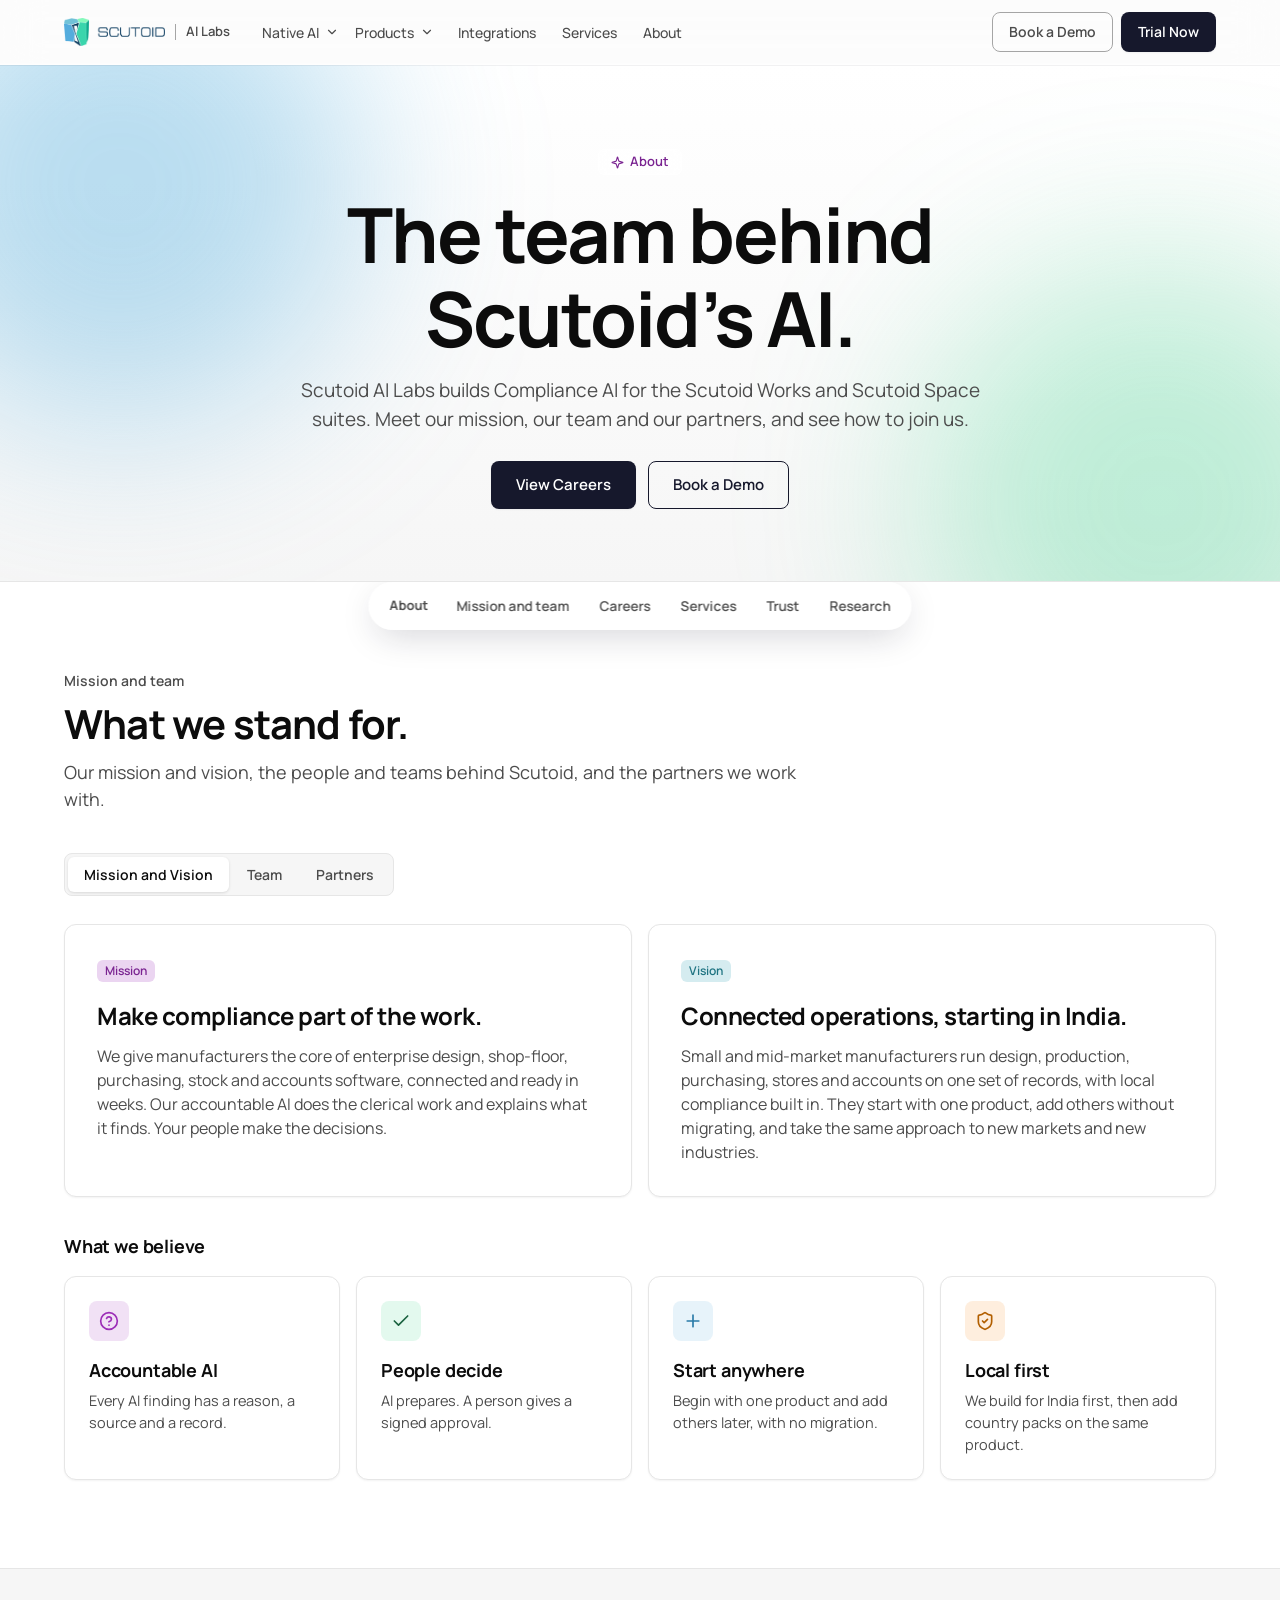
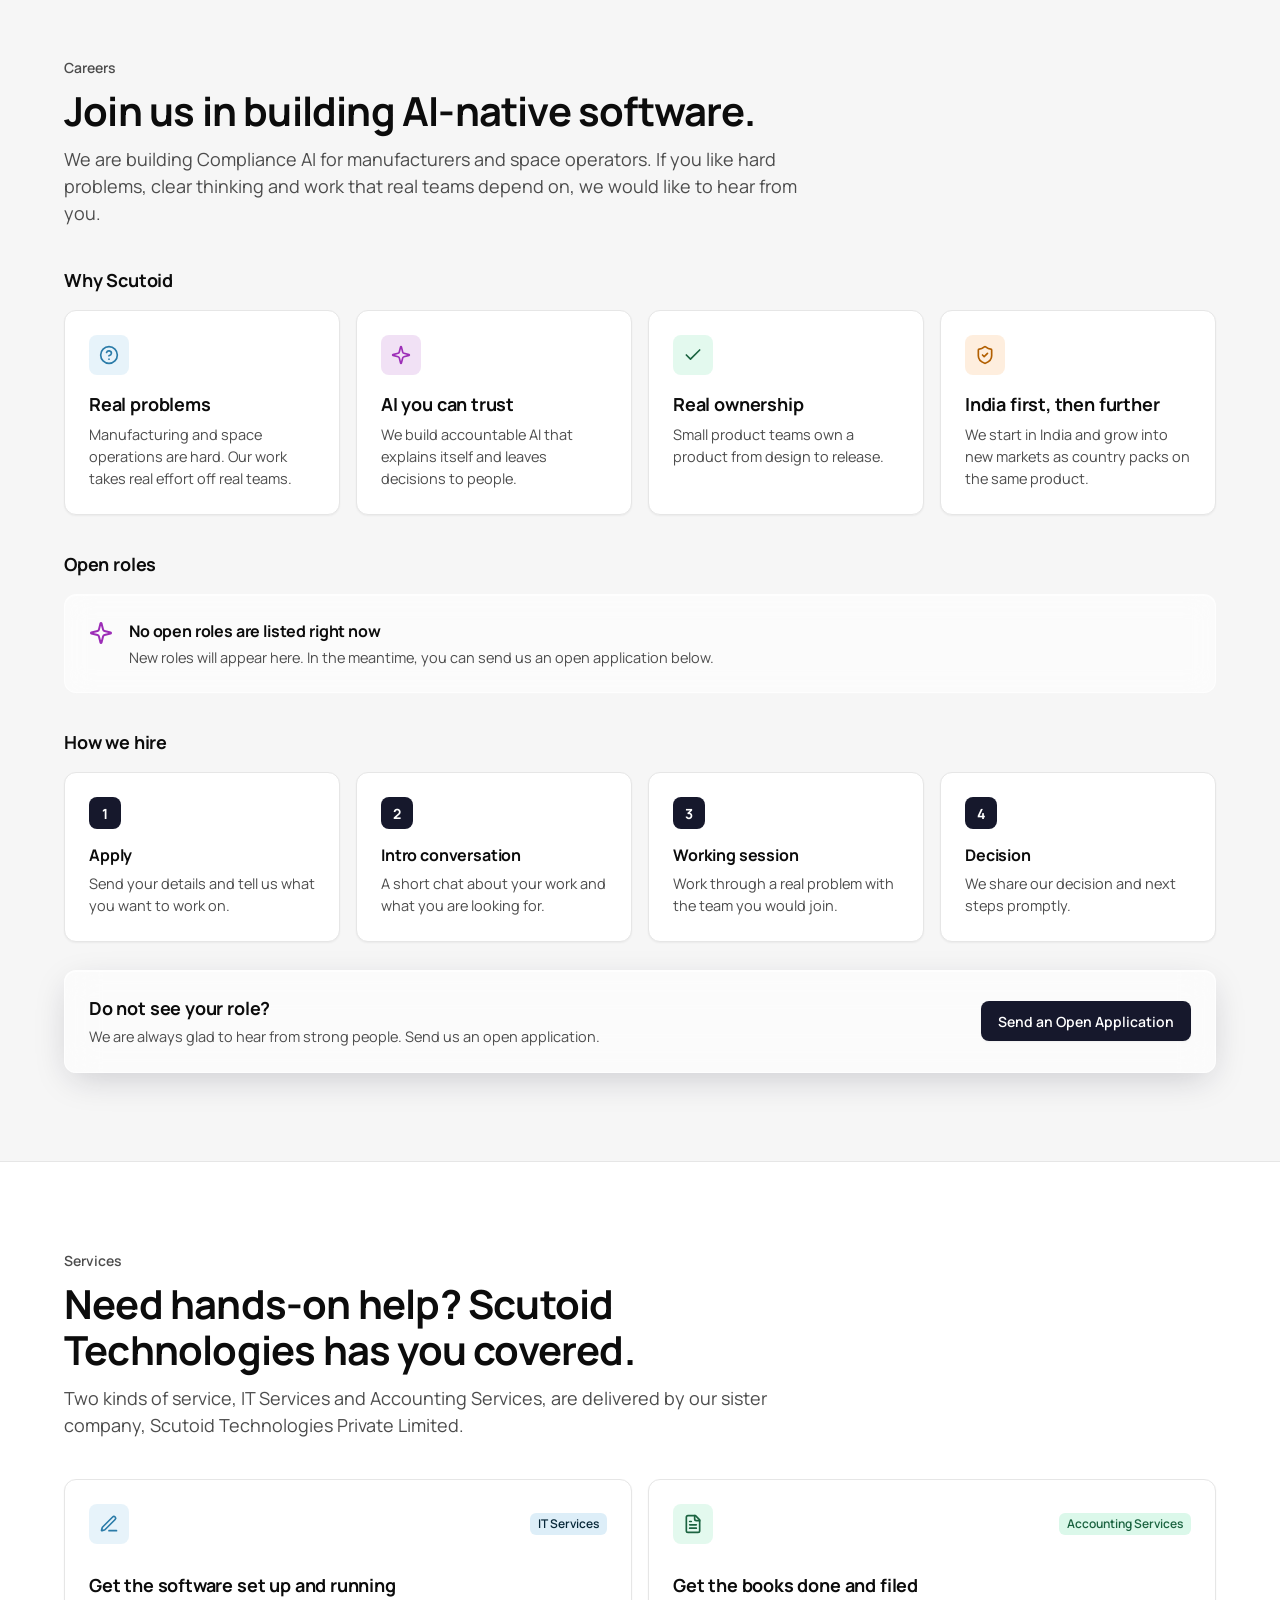
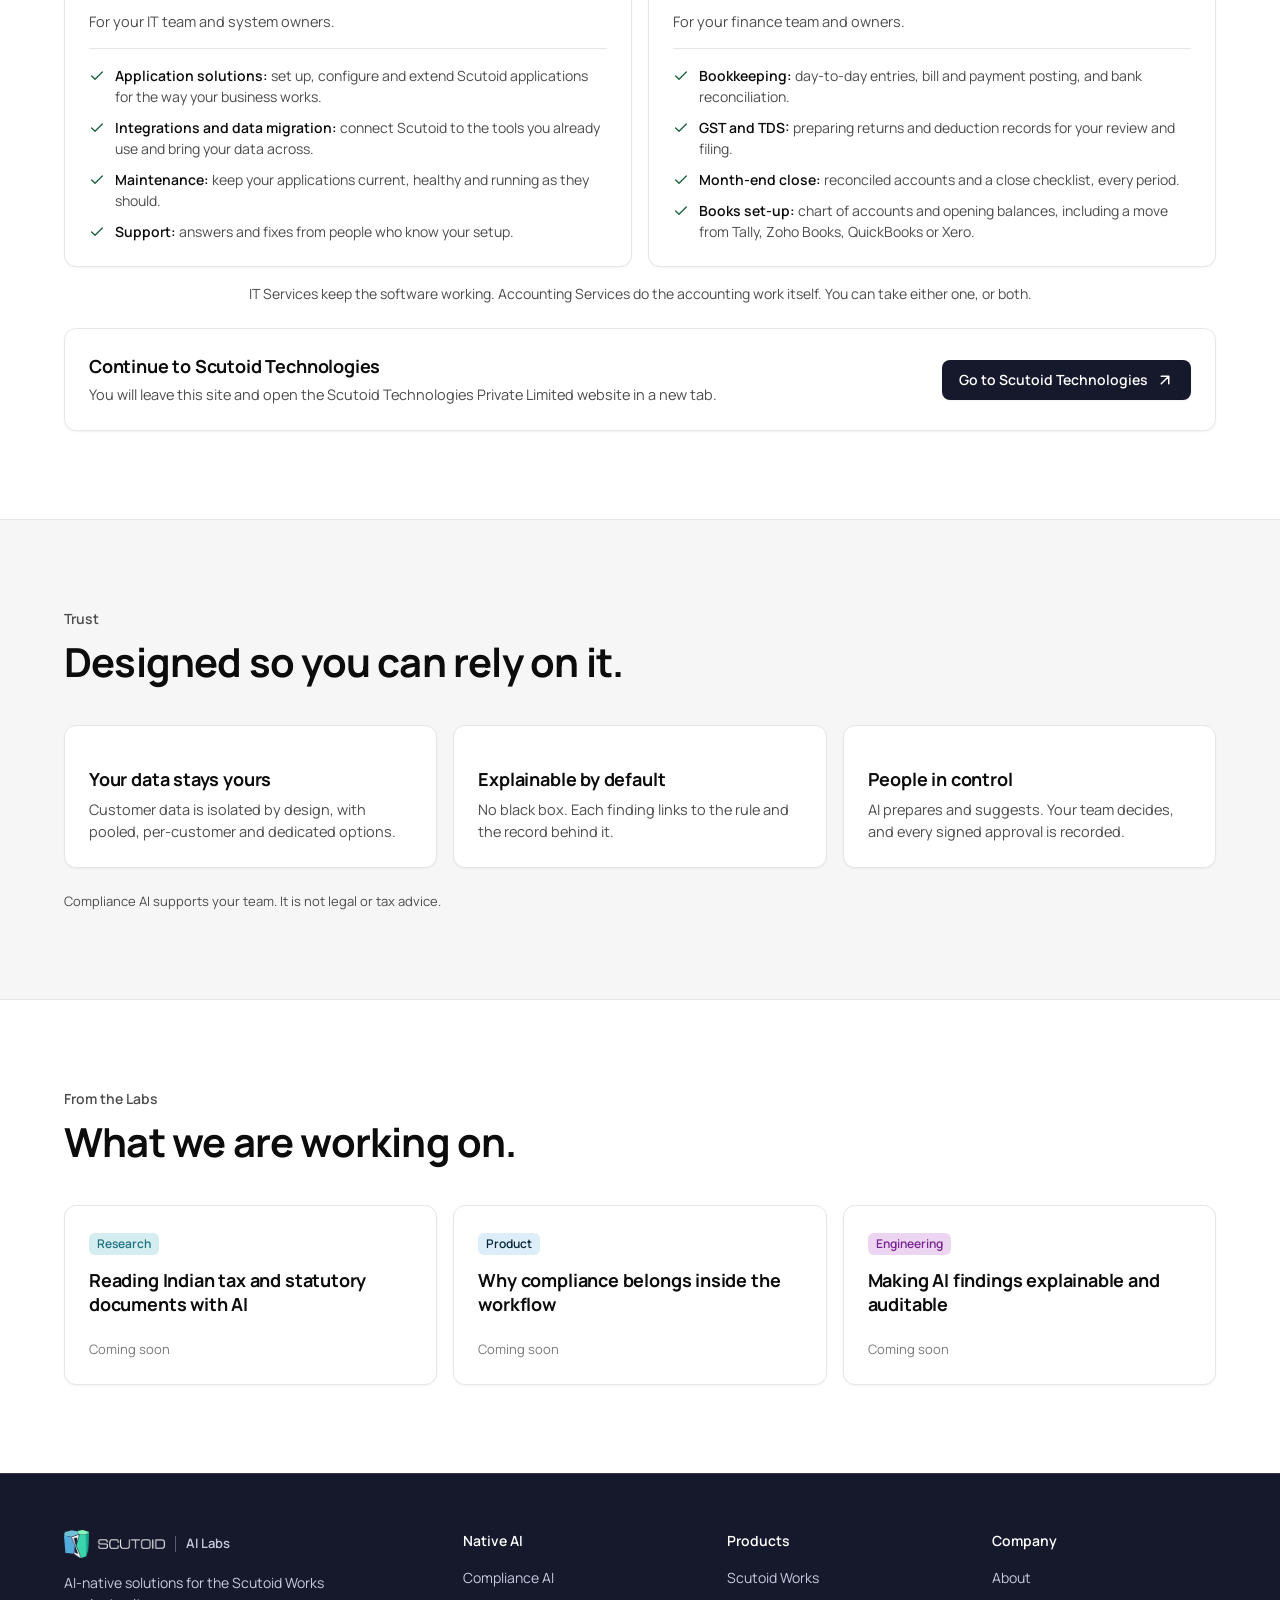
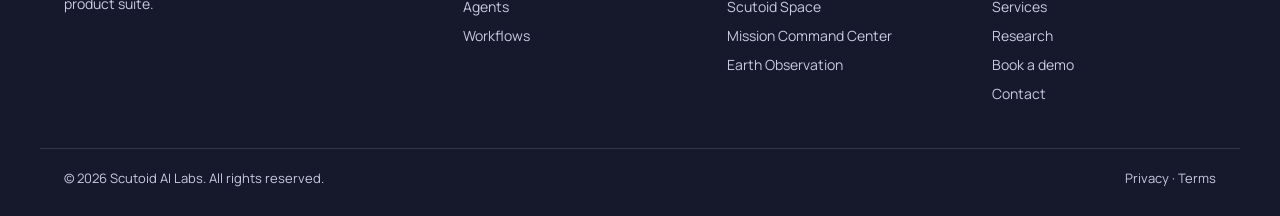
==== about.html @ b2d507e6 "Add Scutoid AI Labs website Static site: home (Native AI), products, about (IT and Accounting Servic" ====
<!DOCTYPE html>
<html lang="en">
<head>
<meta charset="utf-8">
<meta name="viewport" content="width=device-width, initial-scale=1">
<title>About — Scutoid AI Labs</title>
<meta name="description" content="Scutoid AI Labs builds Compliance AI: AI-native solutions across the Scutoid Works suite — PLM, MES, Procurement, Inventory and Bookkeeping.">
<link rel="icon" href="assets/Scutoid_Favicon.ico">
<link rel="preconnect" href="https://fonts.googleapis.com">
<link rel="preconnect" href="https://fonts.gstatic.com" crossorigin>
<link href="https://fonts.googleapis.com/css2?family=Manrope:wght@400;500;600;700&display=swap" rel="stylesheet">
<link rel="stylesheet" href="styles.css">
</head>
<body>

<!-- Icon sprite (Lucide-style outline, 24px grid, 2px stroke) -->
<svg width="0" height="0" style="position:absolute" aria-hidden="true">
  <symbol id="i-search" viewBox="0 0 24 24"><circle cx="11" cy="11" r="8"/><path d="m21 21-4.3-4.3"/></symbol>
  <symbol id="i-sparkles" viewBox="0 0 24 24"><path d="M9.937 15.5A2 2 0 0 0 8.5 14.063l-6.135-1.582a.5.5 0 0 1 0-.962L8.5 9.936A2 2 0 0 0 9.937 8.5l1.582-6.135a.5.5 0 0 1 .963 0L14.063 8.5A2 2 0 0 0 15.5 9.937l6.135 1.581a.5.5 0 0 1 0 .964L15.5 14.063a2 2 0 0 0-1.437 1.437l-1.582 6.135a.5.5 0 0 1-.963 0z"/></symbol>
  <symbol id="i-sun" viewBox="0 0 24 24"><circle cx="12" cy="12" r="4"/><path d="M12 2v2M12 20v2m-7.07-17.07 1.41 1.41m11.32 11.32 1.41 1.41M2 12h2m16 0h2M6.34 17.66l-1.41 1.41M19.07 4.93l-1.41 1.41"/></symbol>
  <symbol id="i-moon" viewBox="0 0 24 24"><path d="M12 3a6 6 0 0 0 9 9 9 9 0 1 1-9-9Z"/></symbol>
  <symbol id="i-bell" viewBox="0 0 24 24"><path d="M10.268 21a2 2 0 0 0 3.464 0"/><path d="M3.262 15.326A1 1 0 0 0 4 17h16a1 1 0 0 0 .74-1.673C19.41 13.956 18 12.499 18 8A6 6 0 0 0 6 8c0 4.499-1.411 5.956-2.738 7.326"/></symbol>
  <symbol id="i-x" viewBox="0 0 24 24"><path d="M18 6 6 18M6 6l12 12"/></symbol>
  <symbol id="i-expand" viewBox="0 0 24 24"><path d="M15 3h6v6M21 3l-7 7M3 21l7-7M9 21H3v-6"/></symbol>
  <symbol id="i-plus" viewBox="0 0 24 24"><path d="M5 12h14M12 5v14"/></symbol>
  <symbol id="i-download" viewBox="0 0 24 24"><path d="M12 15V3M21 15v4a2 2 0 0 1-2 2H5a2 2 0 0 1-2-2v-4M7 10l5 5 5-5"/></symbol>
  <symbol id="i-chev" viewBox="0 0 24 24"><path d="m6 9 6 6 6-6"/></symbol>
  <symbol id="i-check" viewBox="0 0 24 24"><path d="M20 6 9 17l-5-5"/></symbol>
  <symbol id="i-alert" viewBox="0 0 24 24"><path d="m21.73 18-8-14a2 2 0 0 0-3.48 0l-8 14A2 2 0 0 0 4 21h16a2 2 0 0 0 1.73-3M12 9v4M12 17h.01"/></symbol>
  <symbol id="i-file" viewBox="0 0 24 24"><path d="M15 2H6a2 2 0 0 0-2 2v16a2 2 0 0 0 2 2h12a2 2 0 0 0 2-2V7z"/><path d="M14 2v4a2 2 0 0 0 2 2h4M10 9H8M16 13H8M16 17H8"/></symbol>
  <symbol id="i-shield" viewBox="0 0 24 24"><path d="M20 13c0 5-3.5 7.5-7.66 8.95a1 1 0 0 1-.67-.01C7.5 20.5 4 18 4 13V6a1 1 0 0 1 1-1c2 0 4.5-1.2 6.24-2.72a1.17 1.17 0 0 1 1.52 0C14.51 3.81 17 5 19 5a1 1 0 0 1 1 1z"/><path d="m9 12 2 2 4-4"/></symbol>
  <symbol id="i-help" viewBox="0 0 24 24"><circle cx="12" cy="12" r="10"/><path d="M9.09 9a3 3 0 0 1 5.83 1c0 2-3 3-3 3M12 17h.01"/></symbol>
  <symbol id="i-pen" viewBox="0 0 24 24"><path d="M12 20h9"/><path d="M16.376 3.622a1 1 0 0 1 3.002 3.002L7.368 18.635a2 2 0 0 1-.855.506l-2.872.838a.5.5 0 0 1-.62-.62l.838-2.872a2 2 0 0 1 .506-.854z"/></symbol>
  <symbol id="i-up" viewBox="0 0 24 24"><path d="M7 7h10v10M7 17 17 7"/></symbol>
  <symbol id="i-down" viewBox="0 0 24 24"><path d="m7 7 10 10M17 7v10H7"/></symbol>
</svg>

<a class="skip" href="#main">Skip to content</a>

<header class="nav" id="nav">
  <div class="wrap nav-in">
    <a class="logo" href="index.html" aria-label="Scutoid AI Labs home">
      <img class="logo-light" src="assets/Scutoid_Logo_Light_2.png" alt="Scutoid" height="28">
      <img class="logo-dark" src="assets/Scutoid_Logo_Dark_2.png" alt="" height="28">
      <span class="logo-tag">AI Labs</span>
    </a>
    <nav class="menu" id="menu" aria-label="Primary">
      <div class="has-mega">
        <button class="menu-btn" aria-expanded="false">Native AI <svg class="i"><use href="#i-chev"/></svg></button>
        <div class="mega">
          <div class="wrap mega-in">
            <a class="mega-title" href="index.html#top"><b>Native AI</b><span>Compliance AI, agents and custom workflows built into every Scutoid product.</span></a>
            <a href="index.html#capabilities"><b>Compliance AI</b><span>Read, check, explain and prepare.</span></a>
            <a href="index.html#agents"><b>Agents</b><span>One job each, with a full trail.</span></a>
            <a href="index.html#workflows"><b>Custom workflows</b><span>Describe it. AI builds it.</span></a>
            <a href="index.html#how"><b>How it works</b><span>From a transaction to a signed approval.</span></a>
          </div>
        </div>
      </div>
      <div class="has-mega">
        <button class="menu-btn" aria-expanded="false">Products <svg class="i"><use href="#i-chev"/></svg></button>
        <div class="mega">
          <div class="wrap mega-in mega-products">
            <div class="mega-group">
              <h6><a href="products.html?suite=works">Scutoid Works</a></h6>
              <a href="products.html?suite=works&p=plm"><b>PLM</b><span>Design and engineering change.</span></a>
              <a href="products.html?suite=works&p=mes"><b>MES</b><span>Work orders and the shop floor.</span></a>
              <a href="products.html?suite=works&p=pro"><b>Procurement</b><span>Sourcing and supplier orders.</span></a>
              <a href="products.html?suite=works&p=inv"><b>Inventory</b><span>Batches, stock and despatch.</span></a>
              <a href="products.html?suite=works&p=bk"><b>Bookkeeping</b><span>Books, GST and TDS.</span></a>
            </div>
            <div class="mega-group space">
              <h6><a href="products.html?suite=space">Scutoid Space</a></h6>
              <a href="products.html?suite=space&p=mcc"><b>Mission Command Center</b><span>Plan, command and monitor missions.</span></a>
              <a href="products.html?suite=space&p=eo"><b>Earth Observation</b><span>Turn imagery and data into decisions.</span></a>
            </div>
          </div>
        </div>
      </div>
      <a href="index.html#integrations">Integrations</a>
      <a href="about.html#services">Services</a>
      <a href="about.html">About</a>
    </nav>
    <div class="nav-cta">
      <a class="btn btn-t4" href="index.html#early-access">Book a Demo</a>
      <a class="btn btn-t1" href="login.html">Trial Now</a>
      <button class="burger" id="burger" aria-label="Open menu" aria-expanded="false"><span></span><span></span><span></span></button>
    </div>
  </div>
</header>
<main id="main">
<!-- ABOUT HERO -->
<section class="phero" id="about-top">
  <div class="wrap phero-in">
    <span class="badge purple"><svg class="i"><use href="#i-sparkles"/></svg>About</span>
    <h1>The team behind Scutoid’s AI.</h1>
    <p class="lead">Scutoid AI Labs builds Compliance AI for the Scutoid Works and Scutoid Space suites. Meet our mission, our team and our partners, and see how to join us.</p>
    <div class="actions">
      <a class="btn btn-t1 lg" href="#careers">View Careers</a>
      <a class="btn btn-t2 lg" href="index.html#early-access">Book a Demo</a>
    </div>
  </div>
</section>

<div id="about-wrap">
<div class="subnav flush" id="abNav">
  <div class="wrap subnav-in">
    <span class="subnav-suite">About</span>
    <nav class="sn-products" id="abTabs" aria-label="Sections">
      <button type="button" data-t="about">Mission and team</button>
      <button type="button" data-t="careers">Careers</button>
      <button type="button" data-t="services">Services</button>
      <button type="button" data-t="trust">Trust</button>
      <button type="button" data-t="research">Research</button>
    </nav>
  </div>
</div>

<!-- ABOUT -->
<section class="section" id="about">
  <div class="wrap">
    <div class="head">
      <p class="label">Mission and team</p>
      <h2>What we stand for.</h2>
      <p class="sub">Our mission and vision, the people and teams behind Scutoid, and the partners we work with.</p>
    </div>
    <div class="seg about-tabs" role="tablist" aria-label="About">
      <button role="tab" aria-selected="true" data-about-btn="mission">Mission and Vision</button>
      <button role="tab" aria-selected="false" data-about-btn="team">Team</button>
      <button role="tab" aria-selected="false" data-about-btn="partners">Partners</button>
    </div>

    <div class="about-pane" id="about-mission">
      <div class="grid2">
        <article class="card pad big"><span class="badge purple">Mission</span><h3>Make compliance part of the work.</h3><p>We give manufacturers the core of enterprise design, shop-floor, purchasing, stock and accounts software, connected and ready in weeks. Our accountable AI does the clerical work and explains what it finds. Your people make the decisions.</p></article>
        <article class="card pad big"><span class="badge teal">Vision</span><h3>Connected operations, starting in India.</h3><p>Small and mid-market manufacturers run design, production, purchasing, stores and accounts on one set of records, with local compliance built in. They start with one product, add others without migrating, and take the same approach to new markets and new industries.</p></article>
      </div>
      <h3 class="sub-h">What we believe</h3>
      <div class="grid4">
        <article class="card pad"><div class="tile purple"><svg class="i"><use href="#i-help"/></svg></div><h3>Accountable AI</h3><p>Every AI finding has a reason, a source and a record.</p></article>
        <article class="card pad"><div class="tile green"><svg class="i"><use href="#i-check"/></svg></div><h3>People decide</h3><p>AI prepares. A person gives a signed approval.</p></article>
        <article class="card pad"><div class="tile blue"><svg class="i"><use href="#i-plus"/></svg></div><h3>Start anywhere</h3><p>Begin with one product and add others later, with no migration.</p></article>
        <article class="card pad"><div class="tile orange"><svg class="i"><use href="#i-shield"/></svg></div><h3>Local first</h3><p>We build for India first, then add country packs on the same product.</p></article>
      </div>
    </div>

    <div class="about-pane" id="about-team" hidden>
      <div class="card pad lead-card">
        <div class="avatar">V</div>
        <div><h3>Vijay</h3><p class="role">Owner and chief product owner</p><p>Sets the direction for every product in Scutoid Works and signs off each product requirement.</p></div>
      </div>
      <h3 class="sub-h">How we are organised</h3>
      <div class="grid4">
        <article class="card pad"><h3>Five product teams</h3><p>One team each for PLM, MES, Procurement, Inventory and Bookkeeping. Each owns its product from design to release.</p></article>
        <article class="card pad"><h3>Platform team</h3><p>Builds the shared foundation: sign-in, audit trail, approvals and data isolation.</p></article>
        <article class="card pad"><h3>AI Labs</h3><p>Builds Compliance AI and the agentic workflows that run across the suite.</p></article>
        <article class="card pad"><h3>Scutoid Space</h3><p>Mission Command Center and Earth Observation, now in design.</p></article>
      </div>
      <p class="note">Team photos and bios will be added here.</p>
    </div>

    <div class="about-pane" id="about-partners" hidden>
      <div class="grid3">
        <article class="card pad"><div class="tile blue"><svg class="i"><use href="#i-plus"/></svg></div><h3>Onboarding partners</h3><p>Partners help customers get started. They onboard customers but never bill them. Scutoid bills customers directly.</p></article>
        <article class="card pad"><div class="tile green"><svg class="i"><use href="#i-expand"/></svg></div><h3>Cloud marketplaces</h3><p>We plan to list on the Microsoft marketplaces in Release 1, and on AWS and Google Cloud in Release 2.</p><div class="row-wrap"><span class="badge neutral dot">Planned</span></div></article>
        <article class="card pad"><div class="tile purple"><svg class="i"><use href="#i-file"/></svg></div><h3>Accounting connectors</h3><p>Connectors keep your data flowing to the books you already use.</p><div class="row-wrap"><span class="badge outline">Tally</span><span class="badge outline">Zoho Books</span><span class="badge outline">QuickBooks</span><span class="badge outline">Xero</span></div></article>
      </div>
      <div class="card pad partner-cta">
        <div><h3>Want to partner with us?</h3><p>Tell us about your business and how you work with manufacturers.</p></div>
        <a class="btn t1" href="mailto:hello@scutoid.ai?subject=Partnering%20with%20Scutoid">Become a Partner</a>
      </div>
    </div>
  </div>
</section>


<!-- CAREERS -->
<section class="section alt" id="careers">
  <div class="wrap">
    <div class="head">
      <p class="label">Careers</p>
      <h2>Join us in building AI-native software.</h2>
      <p class="sub">We are building Compliance AI for manufacturers and space operators. If you like hard problems, clear thinking and work that real teams depend on, we would like to hear from you.</p>
    </div>

    <h3 class="sub-h" style="margin-top:0">Why Scutoid</h3>
    <div class="grid4">
      <article class="card pad"><div class="tile blue"><svg class="i"><use href="#i-help"/></svg></div><h3>Real problems</h3><p>Manufacturing and space operations are hard. Our work takes real effort off real teams.</p></article>
      <article class="card pad"><div class="tile purple"><svg class="i"><use href="#i-sparkles"/></svg></div><h3>AI you can trust</h3><p>We build accountable AI that explains itself and leaves decisions to people.</p></article>
      <article class="card pad"><div class="tile green"><svg class="i"><use href="#i-check"/></svg></div><h3>Real ownership</h3><p>Small product teams own a product from design to release.</p></article>
      <article class="card pad"><div class="tile orange"><svg class="i"><use href="#i-shield"/></svg></div><h3>India first, then further</h3><p>We start in India and grow into new markets as country packs on the same product.</p></article>
    </div>

    <h3 class="sub-h">Open roles</h3>
    <div id="roles" class="roles"></div>

    <h3 class="sub-h">How we hire</h3>
    <ol class="hire">
      <li class="card pad"><b>1</b><h3>Apply</h3><p>Send your details and tell us what you want to work on.</p></li>
      <li class="card pad"><b>2</b><h3>Intro conversation</h3><p>A short chat about your work and what you are looking for.</p></li>
      <li class="card pad"><b>3</b><h3>Working session</h3><p>Work through a real problem with the team you would join.</p></li>
      <li class="card pad"><b>4</b><h3>Decision</h3><p>We share our decision and next steps promptly.</p></li>
    </ol>

    <div class="card pad partner-cta glass-cta">
      <div><h3>Do not see your role?</h3><p>We are always glad to hear from strong people. Send us an open application.</p></div>
      <a class="btn t1" href="mailto:hello@scutoid.ai?subject=Open%20application">Send an Open Application</a>
    </div>
  </div>
</section>

<!-- SERVICES (redirect to Scutoid Technologies Private Limited) -->
<section class="section" id="services">
  <div class="wrap">
    <div class="head">
      <p class="label">Services</p>
      <h2>Need hands-on help? Scutoid Technologies has you covered.</h2>
      <p class="sub">Two kinds of service, IT Services and Accounting Services, are delivered by our sister company, Scutoid Technologies Private Limited.</p>
    </div>
    <div class="grid2 svc-grid">
      <article class="card pad svc" id="svc-it">
        <div class="svc-top"><div class="tile blue"><svg class="i"><use href="#i-pen"/></svg></div><span class="badge blue">IT Services</span></div>
        <h3>Get the software set up and running</h3>
        <p class="svc-for">For your IT team and system owners.</p>
        <ul class="svc-list">
          <li><svg class="i"><use href="#i-check"/></svg><span><b>Application solutions:</b> set up, configure and extend Scutoid applications for the way your business works.</span></li>
          <li><svg class="i"><use href="#i-check"/></svg><span><b>Integrations and data migration:</b> connect Scutoid to the tools you already use and bring your data across.</span></li>
          <li><svg class="i"><use href="#i-check"/></svg><span><b>Maintenance:</b> keep your applications current, healthy and running as they should.</span></li>
          <li><svg class="i"><use href="#i-check"/></svg><span><b>Support:</b> answers and fixes from people who know your setup.</span></li>
        </ul>
      </article>
      <article class="card pad svc" id="svc-acc">
        <div class="svc-top"><div class="tile green"><svg class="i"><use href="#i-file"/></svg></div><span class="badge green">Accounting Services</span></div>
        <h3>Get the books done and filed</h3>
        <p class="svc-for">For your finance team and owners.</p>
        <ul class="svc-list">
          <li><svg class="i"><use href="#i-check"/></svg><span><b>Bookkeeping:</b> day-to-day entries, bill and payment posting, and bank reconciliation.</span></li>
          <li><svg class="i"><use href="#i-check"/></svg><span><b>GST and TDS:</b> preparing returns and deduction records for your review and filing.</span></li>
          <li><svg class="i"><use href="#i-check"/></svg><span><b>Month-end close:</b> reconciled accounts and a close checklist, every period.</span></li>
          <li><svg class="i"><use href="#i-check"/></svg><span><b>Books set-up:</b> chart of accounts and opening balances, including a move from Tally, Zoho Books, QuickBooks or Xero.</span></li>
        </ul>
      </article>
    </div>
    <p class="svc-note">IT Services keep the software working. Accounting Services do the accounting work itself. You can take either one, or both.</p>
    <div class="card pad partner-cta">
      <div><h3>Continue to Scutoid Technologies</h3><p>You will leave this site and open the Scutoid Technologies Private Limited website in a new tab.</p></div>
      <button class="btn t1" type="button" id="svcOpen">Go to Scutoid Technologies<svg class="i"><use href="#i-up"/></svg></button>
    </div>
  </div>
</section>

<dialog class="dlg" id="svcDlg" aria-labelledby="svcTitle">
  <h3 id="svcTitle">Leave Scutoid AI Labs?</h3>
  <p>You are going to the website of Scutoid Technologies Private Limited, which provides IT Services and Accounting Services.</p>
  <p class="dlg-note" id="svcNote" hidden>The Scutoid Technologies link has not been set up yet.</p>
  <div class="dlg-act"><button class="btn t4" type="button" id="svcCancel">Cancel</button><button class="btn t1" type="button" id="svcGo">Continue</button></div>
</dialog>


<!-- TRUST -->
<section class="section alt" id="trust">
  <div class="wrap">
    <div class="head">
      <p class="label">Trust</p>
      <h2>Designed so you can rely on it.</h2>
    </div>
    <div class="grid3">
      <article class="card pad"><h3>Your data stays yours</h3><p>Customer data is isolated by design, with pooled, per-customer and dedicated options.</p></article>
      <article class="card pad"><h3>Explainable by default</h3><p>No black box. Each finding links to the rule and the record behind it.</p></article>
      <article class="card pad"><h3>People in control</h3><p>AI prepares and suggests. Your team decides, and every signed approval is recorded.</p></article>
    </div>
    <p class="note">Compliance AI supports your team. It is not legal or tax advice.</p>
  </div>
</section>


<!-- RESEARCH -->
<section class="section" id="research">
  <div class="wrap">
    <div class="head">
      <p class="label">From the Labs</p>
      <h2>What we are working on.</h2>
    </div>
    <div class="grid3">
      <a class="card pad post" href="#"><span class="badge teal">Research</span><h3>Reading Indian tax and statutory documents with AI</h3><small>Coming soon</small></a>
      <a class="card pad post" href="#"><span class="badge blue">Product</span><h3>Why compliance belongs inside the workflow</h3><small>Coming soon</small></a>
      <a class="card pad post" href="#"><span class="badge purple">Engineering</span><h3>Making AI findings explainable and auditable</h3><small>Coming soon</small></a>
    </div>
  </div>
</section>


</div>
</main>
<footer class="footer" id="contact">
  <div class="wrap foot-grid">
    <div>
      <a class="logo" href="index.html"><img src="assets/Scutoid_Logo_Dark_2.png" alt="Scutoid" height="28"><span class="logo-tag">AI Labs</span></a>
      <p class="foot-note">AI-native solutions for the Scutoid Works product suite.</p>
    </div>
    <div><h5>Native AI</h5><a href="index.html#capabilities">Compliance AI</a><a href="index.html#agents">Agents</a><a href="index.html#workflows">Workflows</a></div>
    <div><h5>Products</h5><a href="products.html?suite=works">Scutoid Works</a><a href="products.html?suite=space">Scutoid Space</a><a href="products.html?suite=space&p=mcc">Mission Command Center</a><a href="products.html?suite=space&p=eo">Earth Observation</a></div>
    <div><h5>Company</h5><a href="about.html">About</a><a href="about.html#services">Services</a><a href="about.html#research">Research</a><a href="index.html#early-access">Book a demo</a><a href="mailto:hello@scutoid.ai">Contact</a></div>
  </div>
  <div class="wrap foot-base"><span>© 2026 Scutoid AI Labs. All rights reserved.</span><span>Privacy · Terms</span></div>
</footer>
<script src="site.js"></script>
<script src="about.js"></script>
</body>
</html>
---- styles.css ----
/* Scutoid design system tokens — from Application Guidelines (STYLE_GUIDE v2.0.2, color-tokens.md) */
:root,.app{
  --brand:#2DA2B5; --brand-dark:#24818F; --brand-light:#81C7D3; --brand-fg:#0C0C0C;
  --bg:#F6F6F6; --card:#FFFFFF; --fg:#0C0C0C; --muted-fg:#4C4C4C; --subtle:#797978; --icon:#4C4C4C;
  --border:#E6E6E6; --input:#D2D2D2; --muted:#F6F6F6; --accent:#F2F2F2; --header-band:#E8E8E8;
  --primary:#16182C; --primary-hover:#23263F; --primary-fg:#fff; --primary-soft:rgba(22,24,44,.04);
  --ring:#082839; --selected:rgba(84,172,221,.12); --link:#16182C; --link-hover:#0C0C0C;
  --outline-border:#A5A5A5; --outline-fg:#4C4C4C; --outline-hover:#F6F6F6; --secondary:#F6F6F6; --secondary-hover:#EEEEEE;
  --sidebar:#16182C; --topbar:#FFFFFF; --pill:#EEEEEE; --drawer-h:#16182C; --drawer-fg:#fff;
  --destructive:#C62828; --success:#1B6340; --success-bright:#3AD58A; --warning:#F58A16; --info:#54ACDD;
  --navy:#16182C; --dark-blue:#082839; --blue:#54ACDD; --green:#3AD58A; --purple:#9C2DB7; --orange:#F58A16; --pink:#E84271;
  --shadow-xs:0 1px 2px rgb(0 0 0/.05);
  /* chip tones */
  --c-neutral-bg:#EEEEEE;--c-neutral-fg:#4C4C4C; --c-orange-bg:#FDE8D0;--c-orange-fg:#B25F00;
  --c-teal-bg:#D5ECF0;--c-teal-fg:#1F7482; --c-blue-bg:rgba(84,172,221,.2);--c-blue-fg:#082839;
  --c-green-bg:rgba(58,213,138,.18);--c-green-fg:#1B6340; --c-red-bg:#FFEBEE;--c-red-fg:#C62828;
  --c-purple-bg:#EBD5F1;--c-purple-fg:#7A2491; --c-pink-bg:#FAD9E3;--c-pink-fg:#C73660; --c-yellow-bg:#FFFACC;--c-yellow-fg:#665C00;
}
:root[data-theme=dark],.app.dark{
  --bg:#131313; --card:#1F1F1F; --fg:#fff; --muted-fg:#A5A5A5; --subtle:#6E6E6E; --icon:#D2D2D2;
  --border:rgb(255 255 255/.10); --input:rgb(255 255 255/.14); --muted:#191919; --accent:#2E2E2E; --header-band:rgb(255 255 255/.08);
  --primary:var(--brand); --primary-hover:var(--brand-dark); --primary-fg:var(--brand-fg); --primary-soft:color-mix(in srgb,var(--brand) 10%,transparent);
  --ring:var(--brand); --selected:color-mix(in srgb,var(--brand) 15%,transparent); --link:var(--brand-light); --link-hover:var(--brand);
  --outline-border:#4C4C4C; --outline-fg:#A5A5A5; --outline-hover:#2E2E2E; --secondary:#191919; --secondary-hover:color-mix(in srgb,var(--brand) 10%,transparent);
  --sidebar:#1F1F1F; --topbar:#131313; --pill:#1F1F1F; --drawer-h:var(--brand); --drawer-fg:var(--brand-fg);
  --destructive:#EF5350; --success:#3AD58A;
  --c-neutral-bg:#3A3A3A;--c-neutral-fg:#D2D2D2; --c-orange-bg:#4A341D;--c-orange-fg:#F58A16;
  --c-teal-bg:#22393D;--c-teal-fg:#2DA2B5; --c-blue-bg:rgba(84,172,221,.22);--c-blue-fg:#54ACDD;
  --c-green-bg:#1D3A2A;--c-green-fg:#3AD58A; --c-red-bg:#47262F;--c-red-fg:#EF5350;
  --c-purple-bg:#38223D;--c-purple-fg:#C481D4; --c-pink-bg:#47262F;--c-pink-fg:#F18EAA; --c-yellow-bg:#4C4719;--c-yellow-fg:#FFE600;
}

*{box-sizing:border-box;margin:0;padding:0}
html{scroll-behavior:smooth;scroll-padding-top:132px}
body{font-family:'Manrope',-apple-system,BlinkMacSystemFont,'Segoe UI',Roboto,sans-serif;color:var(--fg);background:var(--bg);line-height:1.5;-webkit-font-smoothing:antialiased;font-size:16px}
a{color:inherit;text-decoration:none}
ul,ol{list-style:none}
img{display:block;max-width:100%}
button,input{font-family:inherit}
.wrap{max-width:1200px;margin:0 auto;padding:0 24px}
.skip{position:absolute;left:-999px;top:8px;background:var(--navy);color:#fff;padding:8px 14px;border-radius:8px;z-index:100}
.skip:focus{left:8px}
:focus-visible{outline:2px solid var(--ring);outline-offset:2px}
.i{width:18px;height:18px;fill:none;stroke:currentColor;stroke-width:2;stroke-linecap:round;stroke-linejoin:round;flex:none}

/* ---------- Buttons (tier ladder) ---------- */
.btn{display:inline-flex;align-items:center;justify-content:center;gap:8px;height:40px;padding:0 16px;border-radius:8px;border:1px solid transparent;font-weight:600;font-size:14px;line-height:1.25;cursor:pointer;transition:background .15s,border-color .15s,color .15s;white-space:nowrap;background:none;color:inherit}
.btn.lg{height:48px;padding:0 24px;font-size:15px}
.btn:disabled{opacity:.5;pointer-events:none}
.t1,.btn-t1{background:var(--primary);color:var(--primary-fg);box-shadow:var(--shadow-xs)}
.t1:hover,.btn-t1:hover{background:var(--primary-hover)}
.t2,.btn-t2{border-color:var(--primary);color:var(--primary)}
.t2:hover,.btn-t2:hover{background:var(--primary-soft)}
.t3,.btn-t3{background:var(--secondary);color:var(--fg)}
.t3:hover,.btn-t3:hover{background:var(--secondary-hover)}
.t4,.btn-t4{border-color:var(--outline-border);color:var(--outline-fg)}
.t4:hover,.btn-t4:hover{background:var(--outline-hover);border-color:var(--outline-fg)}
.btn.sm{height:32px;padding:0 12px;font-size:13px}
.inline,.link{color:var(--link);font-weight:500;font-size:14px;text-decoration:underline;text-underline-offset:3px;text-decoration-thickness:1px}
.inline:hover,.link:hover{color:var(--link-hover);text-decoration-thickness:2px}
.link{font-size:15px}
.ib{width:32px;height:32px;border-radius:8px;border:0;background:none;color:var(--icon);display:grid;place-items:center;cursor:pointer}
.ib:hover{background:var(--accent)}

/* ---------- Badges ---------- */
.badge{display:inline-flex;align-items:center;gap:6px;height:22px;padding:0 8px;border-radius:6px;font-size:12px;font-weight:600;white-space:nowrap;background:var(--c-neutral-bg);color:var(--c-neutral-fg)}
.badge .i{width:13px;height:13px}
.badge.dot::before{content:"";width:6px;height:6px;border-radius:50%;background:currentColor}
.badge.neutral{background:var(--c-neutral-bg);color:var(--c-neutral-fg)}
.badge.orange{background:var(--c-orange-bg);color:var(--c-orange-fg)}
.badge.teal{background:var(--c-teal-bg);color:var(--c-teal-fg)}
.badge.blue{background:var(--c-blue-bg);color:var(--c-blue-fg)}
.badge.green{background:var(--c-green-bg);color:var(--c-green-fg)}
.badge.red{background:var(--c-red-bg);color:var(--c-red-fg)}
.badge.purple{background:var(--c-purple-bg);color:var(--c-purple-fg)}
.badge.pink{background:var(--c-pink-bg);color:var(--c-pink-fg)}
.badge.yellow{background:var(--c-yellow-bg);color:var(--c-yellow-fg)}
.badge.outline{background:transparent;border:1px solid var(--border);color:var(--fg)}
.badge.outline.up{color:var(--success)}

/* ---------- Cards ---------- */
.card{background:var(--card);border:1px solid var(--border);border-radius:12px;box-shadow:var(--shadow-xs)}
.pad{padding:24px}
.tile{width:40px;height:40px;border-radius:8px;display:grid;place-items:center}
.tile.sm{width:36px;height:36px}
.tile .i{width:20px;height:20px}
.tile.blue{background:rgba(84,172,221,.14);color:#2a7ba8}
.tile.green{background:rgba(58,213,138,.14);color:var(--success)}
.tile.purple{background:rgba(156,45,183,.14);color:var(--purple)}
.tile.orange{background:rgba(245,138,22,.14);color:#B25F00}

/* ---------- Nav ---------- */
.nav{position:sticky;top:0;z-index:50;background:var(--topbar);border-bottom:1px solid var(--border)}
.nav-in{display:flex;align-items:center;gap:28px;height:64px}
.logo{display:flex;align-items:center;gap:10px}
.logo img{height:28px;width:auto}
.logo-tag{font-size:13px;font-weight:600;color:var(--muted-fg);border-left:1px solid var(--outline-border);padding-left:10px;line-height:1.2}
.menu{display:flex;align-items:center;gap:2px;flex:1}
.menu>a,.menu-btn{display:inline-flex;align-items:center;gap:6px;border:0;background:none;font-size:14px;font-weight:500;color:var(--muted-fg);padding:8px 12px;border-radius:8px;cursor:pointer}
.menu>a:hover,.menu-btn:hover,.has-mega.open .menu-btn{background:var(--accent);color:var(--fg)}
.menu-btn .i{width:14px;height:14px}
.has-mega{position:static}
.mega{position:absolute;left:0;right:0;top:100%;background:var(--card);border-bottom:1px solid var(--border);box-shadow:0 16px 32px -16px rgb(0 0 0/.18);opacity:0;visibility:hidden;transform:translateY(4px);transition:.15s}
.has-mega.open .mega{opacity:1;visibility:visible;transform:none}
.mega-in{display:grid;grid-template-columns:1.3fr repeat(4,1fr);gap:8px;padding-top:24px;padding-bottom:28px}
.mega-in>a{display:flex;flex-direction:column;gap:2px;padding:12px 14px;border-radius:8px}
.mega-in>a:hover{background:var(--accent)}
.mega-in>a b{font-size:14px;font-weight:600}
.mega-in>a span{font-size:13px;color:var(--muted-fg)}
.mega-intro{padding-right:24px}
.mega-intro h4{font-size:18px;font-weight:700;margin-bottom:6px}
.mega-intro p{font-size:14px;color:var(--muted-fg);margin-bottom:10px}
.nav-cta{display:flex;gap:8px;align-items:center}
.burger{display:none;width:40px;height:40px;border:0;background:none;flex-direction:column;gap:5px;align-items:center;justify-content:center;cursor:pointer}
.burger span{width:20px;height:2px;background:var(--fg)}

/* ---------- Hero ---------- */
.hero{background:linear-gradient(180deg,var(--card) 0%,var(--bg) 100%);padding:72px 0 64px;border-bottom:1px solid var(--border)}
.hero-copy{text-align:center;display:flex;flex-direction:column;align-items:center;margin-bottom:44px}
h1{font-size:clamp(34px,5vw,56px);line-height:1.1;letter-spacing:-.025em;font-weight:700;margin:20px 0 16px;max-width:860px}
.lead{font-size:19px;color:var(--muted-fg);max-width:700px}
.actions{display:flex;gap:12px;margin-top:28px;flex-wrap:wrap;justify-content:center}
.label{font-size:14px;font-weight:600;color:var(--muted-fg);margin-bottom:10px}
.hero .badge{height:26px;padding:0 12px;font-size:13px}

.try{display:flex;justify-content:space-between;align-items:center;gap:16px;margin-bottom:14px;flex-wrap:wrap}
.try p{font-size:14px;color:var(--muted-fg)}
.try b{color:var(--fg)}
.seg{display:inline-flex;background:var(--muted);border:1px solid var(--border);border-radius:8px;padding:3px;gap:2px}
.seg button{display:inline-flex;align-items:center;gap:6px;border:0;background:none;color:var(--muted-fg);font-size:13px;font-weight:600;padding:6px 12px;border-radius:6px;cursor:pointer}
.seg button[aria-selected=true]{background:var(--card);color:var(--fg);box-shadow:0 1px 3px rgb(0 0 0/.12)}
.caption{font-size:12px;color:var(--subtle);margin-top:12px;text-align:center}

/* ---------- Mini application ---------- */
.frame{border:1px solid var(--border);border-radius:16px;overflow:hidden;box-shadow:0 24px 60px -24px rgb(22 24 44/.35)}
#app{display:flex;height:660px;background:var(--bg);color:var(--fg);font-size:13px;position:relative}
.rail{width:64px;flex:none;background:var(--sidebar);display:flex;flex-direction:column;align-items:center;padding:12px 0;gap:6px}
.rail .mark{width:34px;height:34px;object-fit:contain;margin:2px 0 10px}
.rail button{width:48px;border:0;background:none;border-radius:10px;padding:6px 0 5px;display:flex;flex-direction:column;align-items:center;gap:3px;cursor:pointer;color:#fff;font-size:10px;font-weight:500}
.rail button img{width:26px;height:26px;object-fit:contain}
.rail button:hover{background:rgb(255 255 255/.1)}
.rail button[aria-current=true]{background:rgb(255 255 255/.2)}
.rail button:focus-visible{outline-color:#fff;outline-offset:-2px}
.main{flex:1;min-width:0;display:flex;flex-direction:column;position:relative;overflow:hidden}
.tb{height:52px;flex:none;background:var(--topbar);border-bottom:1px solid var(--border);display:flex;align-items:center;justify-content:space-between;padding:0 16px}
.crumb{display:flex;gap:8px;align-items:center;color:var(--muted-fg);font-size:13px}
.crumb b{color:var(--fg);font-size:16px;font-weight:700}
.crumb i{font-style:normal}
.pill-cluster{display:flex;gap:2px;background:var(--pill);border-radius:8px;padding:2px}
.ib.ai{color:var(--purple)}
.app.dark .ib.ai{color:#C481D4}
.content{flex:1;min-height:0;padding:12px 16px 12px;display:flex;flex-direction:column;gap:12px;overflow:hidden}
.kpis{display:grid;grid-template-columns:repeat(3,1fr);gap:12px}
.kpi{background:var(--card);border:1px solid var(--border);border-radius:12px;padding:12px 16px;box-shadow:var(--shadow-xs)}
.kpi-top{display:flex;justify-content:space-between;align-items:flex-start;color:var(--muted-fg);font-size:13px}
.kpi strong{display:block;font-size:22px;font-weight:700;line-height:1.2;margin:2px 0 6px;font-variant-numeric:tabular-nums;color:var(--fg)}
.kpi-foot{display:flex;gap:8px;align-items:center}
.kpi-foot small{font-size:12px;color:var(--muted-fg)}
.badge.outline.down{color:var(--destructive)}
.fbar{display:flex;align-items:center;gap:8px;padding:10px 12px}
.grow{flex:1}
.sel{display:inline-flex;align-items:center;gap:8px;height:36px;padding:0 12px;border:0;background:var(--muted);border-radius:8px;font-size:13px;color:var(--fg);cursor:pointer;min-width:150px;justify-content:space-between}
.sel .i{width:14px;height:14px;opacity:.5}
.fbar .btn,.ttool+* .btn{height:36px}
.split{flex:1;min-height:0;display:flex;gap:12px}
.tcard{flex:1;min-width:0;display:flex;flex-direction:column;overflow:hidden}
.ttool{display:flex;align-items:center;gap:8px;padding:10px 12px;border-bottom:1px solid var(--border)}
.search{display:flex;align-items:center;gap:8px;background:var(--muted);border-radius:8px;height:34px;padding:0 10px;width:240px;color:var(--muted-fg)}
.search input{border:0;background:none;outline:0;color:var(--fg);font-size:13px;width:100%}
.search:focus-within{box-shadow:0 0 0 1px var(--ring),0 0 0 4px color-mix(in srgb,var(--ring) 15%,transparent)}
.tscroll{flex:1;overflow:auto}
table{width:100%;border-collapse:collapse}
th{text-align:left;font-size:13px;font-weight:600;color:var(--muted-fg);padding:0 12px;height:38px;position:sticky;top:0;background:var(--card);border-bottom:1px solid var(--border);white-space:nowrap}
td{padding:0 12px;height:44px;border-bottom:1px solid var(--border);font-size:13px;white-space:nowrap}
tbody tr{cursor:pointer}
tbody tr:hover{background:color-mix(in srgb,var(--muted) 50%,transparent)}
tbody tr[aria-selected=true]{background:var(--selected);box-shadow:inset 3px 0 0 var(--primary)}
td:first-child{font-weight:600}
td.sub{color:var(--muted-fg)}
.tfoot{display:flex;justify-content:space-between;padding:8px 14px;border-top:1px solid var(--border);color:var(--muted-fg);font-size:12px}

/* quick view */
.qv{width:0;opacity:0;overflow:hidden;border-width:0;transition:width .3s ease-out,opacity .2s;flex:none;display:flex;flex-direction:column}
.qv.open{width:350px;opacity:1;border-width:1px}
.qv-in{width:350px;padding:16px;display:flex;flex-direction:column;gap:12px;overflow:auto;height:100%}
.qv-head{display:flex;gap:12px;align-items:flex-start}
.qv-head img{width:44px;height:44px;object-fit:contain;background:var(--muted);border-radius:12px;padding:6px}
.qv-head h5{font-size:16px;font-weight:600}
.qv-head p{font-size:12px;color:var(--muted-fg)}
.qv-head .ib{margin-left:auto}
.panel{background:var(--muted);border-radius:12px;padding:12px}
.panel h6{font-size:14px;font-weight:600;margin-bottom:8px;display:flex;gap:8px;align-items:center}
.lv{display:flex;justify-content:space-between;gap:12px;font-size:13px;padding:3px 0}
.lv span{color:var(--muted-fg)}
.finds{display:grid;gap:8px}
.find{display:flex;gap:10px;align-items:flex-start;font-size:13px;line-height:1.4}
.find .dotc{width:20px;height:20px;border-radius:50%;display:grid;place-items:center;flex:none;margin-top:0}
.find .dotc .i{width:12px;height:12px;stroke-width:2.5}
.find.ok .dotc{background:var(--c-green-bg);color:var(--c-green-fg)}
.find.warn .dotc{background:var(--c-orange-bg);color:var(--c-orange-fg)}
.qv-act{display:flex;gap:12px;align-items:center;margin-top:auto;padding-top:4px}

/* drawer */
.overlay{position:absolute;inset:0;background:rgb(0 0 0/.5);opacity:0;pointer-events:none;transition:opacity .25s;z-index:5}
.overlay.on{opacity:1;pointer-events:auto}
.drawer{position:absolute;top:0;right:0;bottom:0;width:min(440px,100%);background:var(--bg);transform:translateX(100%);transition:transform .3s ease;z-index:6;display:flex;flex-direction:column;box-shadow:-8px 0 32px rgb(0 0 0/.2)}
.drawer.on{transform:none}
.dh{height:56px;flex:none;background:var(--drawer-h);color:var(--drawer-fg);display:flex;align-items:center;justify-content:space-between;padding:0 12px 0 24px}
.dh h5{font-size:18px;font-weight:700}
.dh .ib{color:var(--drawer-fg)}
.dh .ib:hover{background:color-mix(in srgb,var(--drawer-fg) 15%,transparent)}
.db{flex:1;overflow:auto;padding:16px 24px;display:grid;gap:12px;align-content:start}
.dsec{background:var(--card);border:1px solid var(--border);border-radius:16px;padding:16px}
.dsec h6{font-size:14px;font-weight:700;margin-bottom:10px}
.dsec p{font-size:13px;color:var(--muted-fg);margin-top:8px}
.fld{display:grid;gap:6px;font-size:14px;font-weight:600}
.fld input[type=text]{height:36px;border:1px solid var(--input);border-radius:8px;background:var(--card);color:var(--fg);padding:0 12px;font-size:13px;outline:0;font-weight:400}
.fld input[type=text]:focus{border-color:var(--ring);box-shadow:0 0 0 3px color-mix(in srgb,var(--ring) 15%,transparent)}
.fld input::placeholder{color:var(--subtle)}
.chk{display:flex;gap:10px;align-items:flex-start;font-size:13px;margin-top:12px;cursor:pointer}
.chk input{appearance:none;width:16px;height:16px;border:1.5px solid var(--outline-border);border-radius:4px;margin-top:2px;flex:none;display:grid;place-items:center;cursor:pointer;background:transparent}
.chk input:checked{background:var(--primary);border-color:var(--primary)}
.chk input:checked::after{content:"";width:8px;height:4px;border-left:2px solid var(--primary-fg);border-bottom:2px solid var(--primary-fg);transform:rotate(-45deg) translate(1px,-1px)}
.df{flex:none;display:flex;justify-content:flex-end;gap:8px;padding:12px 24px;border-top:1px solid var(--border);background:var(--bg)}
.toast{position:absolute;right:16px;bottom:16px;background:var(--card);color:var(--fg);border:1px solid var(--border);border-radius:8px;padding:12px 16px;box-shadow:0 8px 32px rgb(0 0 0/.18);display:flex;gap:10px;align-items:center;font-size:13px;z-index:8;opacity:0;transform:translateY(8px);pointer-events:none;transition:.2s}
.toast.on{opacity:1;transform:none}
.toast .i{color:var(--success)}

/* ---------- Page sections ---------- */
.strip{background:var(--card);border-bottom:1px solid var(--border)}
.strip-in{display:flex;align-items:center;justify-content:center;gap:20px;padding-top:18px;padding-bottom:18px;flex-wrap:wrap;font-size:14px;color:var(--muted-fg)}
.strip ul{display:flex;gap:8px;flex-wrap:wrap}
.strip .badge{height:28px;padding:0 12px;font-size:13px}
.facts{background:var(--navy);color:#fff}
.facts-in{display:grid;grid-template-columns:repeat(4,1fr);gap:24px;padding-top:44px;padding-bottom:44px}
.facts strong{display:block;font-size:40px;line-height:1.1;font-weight:700;color:var(--green)}
.facts span{display:block;margin-top:4px;font-size:14px;color:#c8cbe0}
.section{padding:88px 0}
.section.alt{background:var(--bg);border-top:1px solid var(--border);border-bottom:1px solid var(--border)}
.section:not(.alt):not(.navy){background:var(--card)}
.section.navy{background:var(--navy);color:#fff}
h2{font-size:clamp(28px,3.4vw,40px);line-height:1.15;letter-spacing:-.02em;font-weight:700}
h3{font-size:18px;font-weight:700;letter-spacing:-.01em}
.head{max-width:760px;margin-bottom:40px}
.sub{font-size:18px;color:var(--muted-fg);margin-top:12px}
.navy .label,.navy .sub{color:#c8cbe0}
.split2{display:grid;grid-template-columns:1fr 1fr;gap:64px;align-items:start}
.center-y{align-items:center}
.prose p{font-size:17px;color:var(--muted-fg);margin-bottom:16px}
.prose b{color:var(--fg)}
.grid3{display:grid;grid-template-columns:repeat(3,1fr);gap:16px}
.grid4{display:grid;grid-template-columns:repeat(4,1fr);gap:16px}
.grid5{display:grid;grid-template-columns:repeat(5,1fr);gap:16px}
.card h3{margin:16px 0 6px}
.card p{font-size:14.5px;color:var(--muted-fg)}
.prod{border-top:3px solid var(--brand)}
.prod.pink{border-top-color:var(--pink)}
.prod.teal{border-top-color:#2DA2B5}
.prod h3{margin:14px 0 0}
.prod small{display:block;color:var(--subtle);font-size:12px;margin-bottom:8px}
.ticks{margin-top:20px}
.ticks li{position:relative;padding:10px 0 10px 30px;border-top:1px solid var(--border);font-size:15px}
.ticks li::before{content:"";position:absolute;left:4px;top:15px;width:11px;height:6px;border-left:2.5px solid var(--success);border-bottom:2.5px solid var(--success);transform:rotate(-45deg)}
.spec .card{background:var(--card)}
.spec h4{font-size:14px;font-weight:600;color:var(--muted-fg);margin:0 0 12px}
.spec .row-wrap{display:flex;flex-wrap:wrap;gap:10px;align-items:center;margin-bottom:24px}
.spec .btn{height:36px}
.spec .kpi{background:var(--card)}
.agent-top{display:flex;justify-content:space-between;align-items:center}
.agent h3{margin:16px 0 6px}
.agent p{margin-bottom:16px}
.steps-mini{display:flex;gap:6px;flex-wrap:wrap}
.steps-mini i{font-style:normal;font-size:12px;color:var(--muted-fg);background:var(--muted);padding:4px 10px;border-radius:6px}
.steps-mini i:not(:last-child)::after{content:" →";color:var(--subtle)}
.steps{display:grid;grid-template-columns:repeat(4,1fr);gap:16px}
.steps li{background:rgb(255 255 255/.06);border:1px solid rgb(255 255 255/.12);border-radius:12px;padding:24px}
.steps b{display:grid;place-items:center;width:32px;height:32px;border-radius:8px;background:var(--green);color:#0C0C0C;font-weight:700;font-size:14px}
.steps h3{margin:16px 0 6px;color:#fff}
.steps p{font-size:14.5px;color:#c8cbe0}
.note{margin-top:24px;font-size:13px;color:var(--muted-fg)}
.post{display:block;transition:box-shadow .2s,transform .2s}
.post:hover{transform:translateY(-3px);box-shadow:0 12px 28px -14px rgb(22 24 44/.3)}
.post h3{margin:14px 0 20px;line-height:1.3}
.post small{color:var(--subtle);font-size:13px}
.cta{background:var(--navy);color:#fff;padding:80px 0}
.cta-in{display:grid;grid-template-columns:1fr 1fr;gap:56px;align-items:center}
.cta p{color:#c8cbe0;font-size:18px;margin-top:12px}
.form{background:var(--card);color:var(--fg);border-radius:16px;padding:28px;display:grid;gap:16px}
.form label{display:grid;gap:6px;font-size:14px;font-weight:600}
.form input{height:40px;padding:0 12px;border:1px solid var(--input);border-radius:8px;font-size:14px;outline:0;color:var(--fg);background:var(--card)}
.form input::placeholder{color:var(--subtle)}
.form input:focus{border-color:var(--ring);box-shadow:0 0 0 3px rgba(8,40,57,.15)}
.form input.bad{border-color:var(--destructive);box-shadow:0 0 0 3px rgba(198,40,40,.2)}
.form-msg{font-size:13px;min-height:20px;color:var(--success)}
.form-msg.err{color:var(--destructive)}
.footer{background:var(--navy);color:#c8cbe0;border-top:1px solid rgb(255 255 255/.12);padding-top:56px}
.foot-grid{display:grid;grid-template-columns:1.6fr 1fr 1fr 1fr;gap:40px;padding-bottom:40px}
.footer .logo-tag{color:#c8cbe0;border-color:rgb(255 255 255/.3)}
.foot-note{margin-top:14px;max-width:280px;font-size:14px}
.footer h5{color:#fff;font-size:14px;font-weight:600;margin-bottom:12px}
.footer .foot-grid a:not(.logo){display:block;font-size:14px;padding:4px 0}
.footer a:hover{color:#fff}
.foot-base{display:flex;justify-content:space-between;gap:16px;flex-wrap:wrap;border-top:1px solid rgb(255 255 255/.12);padding-top:20px;padding-bottom:28px;font-size:13px}

/* ---------- Responsive ---------- */
@media(max-width:1100px){
  .grid5{grid-template-columns:repeat(3,1fr)}
  .qv.open{width:300px}.qv-in{width:300px}
}
@media(max-width:1000px){
  .split2,.cta-in{grid-template-columns:1fr;gap:36px}
  .grid4,.steps{grid-template-columns:1fr 1fr}
  .grid3{grid-template-columns:1fr 1fr}
  .facts-in{grid-template-columns:1fr 1fr}
  .foot-grid{grid-template-columns:1fr 1fr}
  .burger{display:flex}
  .nav-cta .btn-t4{display:none}
  .menu{display:none;position:absolute;top:64px;left:0;right:0;background:var(--card);border-bottom:1px solid var(--border);flex-direction:column;align-items:stretch;padding:12px 16px 16px;max-height:calc(100vh - 64px);overflow:auto}
  .menu.open{display:flex}
  .has-mega{position:relative}
  .mega{position:static;opacity:1;visibility:visible;transform:none;box-shadow:none;border:0;display:none}
  .has-mega.open .mega{display:block}
  .mega-in{grid-template-columns:1fr;padding:0 0 8px}
  .mega-intro{display:none}
  .hide-sm{display:none}
  .kpis{grid-template-columns:1fr 1fr}.kpis .kpi:nth-child(3){display:none}
  .col-x{display:none}
}
@media(max-width:760px){
  #app{height:640px}
  .rail{width:52px}.rail button{width:42px;font-size:0}.rail button img{width:24px;height:24px}
  .qv.open{position:absolute;right:0;top:52px;bottom:0;width:min(340px,92%);z-index:4;border-radius:0}.qv-in{width:100%}
  .search{width:100%}
  .kpis{display:none}
}
@media(max-width:620px){
  .section{padding:64px 0}
  .grid3,.grid4,.grid5,.steps,.foot-grid{grid-template-columns:1fr}
  .wrap{padding:0 16px}
  .hero{padding-top:48px}
}
@media(prefers-reduced-motion:reduce){*{transition:none!important;scroll-behavior:auto!important}}

/* ---------- Page theme (light by default; Scutoid Space turns the page dark) ---------- */
html{color-scheme:light}
html[data-theme=dark]{color-scheme:dark}
body,.nav,.section,.hero,.card,.strip,.mega{transition:background-color .35s ease,color .35s ease,border-color .35s ease}
.logo-dark{display:none}
html[data-theme=dark] .logo-light{display:none}
html[data-theme=dark] .logo-dark{display:block}
html[data-theme=dark] .logo-tag{color:#A5A5A5;border-color:#4C4C4C}
html[data-theme=dark] .hero{background:radial-gradient(900px 420px at 50% -10%,color-mix(in srgb,var(--brand) 22%,transparent),transparent 70%),var(--bg)}
html[data-theme=dark] .section:not(.alt):not(.navy){background:var(--bg)}
html[data-theme=dark] .section.alt{background:#0f0f0f}
html[data-theme=dark] .strip{background:#0f0f0f}
html[data-theme=dark] .facts,html[data-theme=dark] .cta,html[data-theme=dark] .footer,html[data-theme=dark] .section.navy{background:#0a0a0a}
html[data-theme=dark] .form input{color-scheme:dark}
html[data-theme=dark] .tile.blue{color:#54ACDD}
html[data-theme=dark] .tile.purple{color:#C481D4}
html[data-theme=dark] .tile.orange{color:#F58A16}
html[data-theme=dark] .t4:hover{border-color:#A5A5A5}
html[data-theme=dark] .frame{box-shadow:0 24px 70px -20px color-mix(in srgb,var(--brand) 45%,transparent)}

/* ---------- Products: mega menu, suite tabs, Scutoid Space ---------- */
.mega-products{grid-template-columns:1fr 1.6fr 1fr}
.mega-products .mega-group{display:flex;flex-direction:column;gap:2px;padding:0 8px;border-left:1px solid var(--border)}
.mega-products .mega-group h6{font-size:13px;font-weight:600;color:var(--muted-fg);padding:0 14px 6px}
.mega-products .mega-group>a{display:flex;flex-direction:column;gap:2px;padding:10px 14px;border-radius:8px}
.mega-products .mega-group>a:hover{background:var(--accent)}
.mega-products .mega-group>a b{font-size:14px;font-weight:600}
.mega-products .mega-group>a span{font-size:13px;color:var(--muted-fg)}
.mega-products .mega-group:not(.space){display:grid;grid-template-columns:1fr 1fr;column-gap:4px;align-content:start}
.mega-products .mega-group:not(.space) h6{grid-column:1/-1}

.suite-tabs{display:grid;grid-template-columns:1fr 1fr;gap:12px;margin-bottom:28px;max-width:720px}
.suite-tabs button{text-align:left;border:1px solid var(--border);background:var(--card);color:var(--fg);border-radius:12px;padding:16px 20px;cursor:pointer;display:flex;flex-direction:column;gap:2px;box-shadow:var(--shadow-xs);transition:border-color .15s,box-shadow .15s}
.suite-tabs button b{font-size:17px;font-weight:700}
.suite-tabs button small{font-size:13px;color:var(--muted-fg)}
.suite-tabs button:hover{border-color:var(--outline-border)}
.suite-tabs button[aria-selected=true]{border-color:var(--primary);box-shadow:0 0 0 1px var(--primary)}
.suite-pane[hidden]{display:none}
.grid2{display:grid;grid-template-columns:1fr 1fr;gap:16px}
.sp{padding:0;overflow:hidden;display:flex;flex-direction:column}
.sp>*:not(.sp-art){margin-left:24px;margin-right:24px}
.sp-art{height:170px;background:radial-gradient(circle at 30% 20%,color-mix(in srgb,#9C2DB7 40%,transparent),transparent 65%),#0f0f1a;color:#C481D4;border-bottom:1px solid var(--border);display:grid;place-items:center}
.sp-art svg{width:100%;height:100%}
.sp-top{display:flex;justify-content:space-between;align-items:center;margin-top:20px!important}
.sp h3{margin:14px 24px 6px}
.sp p{margin-bottom:0}
.sp .ticks{margin-top:16px;margin-bottom:24px}
.ticks.tight li{padding:8px 0 8px 30px;font-size:14px}
.ticks.tight li::before{top:13px}
.sp-top img{border-radius:10px}
.pill-cluster .ib.ai{color:var(--purple)}

@media(max-width:1000px){
  .mega-products{grid-template-columns:1fr}
  .mega-products .mega-group{border-left:0;padding:0}
  .mega-products .mega-group:not(.space){grid-template-columns:1fr}
  .grid2,.suite-tabs{grid-template-columns:1fr}
}

/* ---------- Workflow builder ---------- */
.wf{display:grid;grid-template-columns:5fr 6fr;gap:16px;align-items:start}
.wf-in{display:grid;gap:12px}
.wf textarea{width:100%;resize:vertical;min-height:120px;border:1px solid var(--input);border-radius:8px;background:var(--card);color:var(--fg);padding:12px;font:inherit;font-size:14px;line-height:1.5;outline:0}
.wf textarea::placeholder{color:var(--subtle)}
.wf textarea:focus{border-color:var(--ring);box-shadow:0 0 0 3px color-mix(in srgb,var(--ring) 15%,transparent)}
.wf-hint{font-size:13px;color:var(--muted-fg)!important}
.wf-chips{display:flex;gap:8px;flex-wrap:wrap}
.chip-btn{height:32px;padding:0 12px;border-radius:8px;border:0;background:var(--secondary);color:var(--fg);font-weight:600;font-size:13px;cursor:pointer}
.chip-btn:hover{background:var(--secondary-hover)}
.wf-in .btn{justify-self:start}
.wf-out{min-height:360px}
.wf-empty{display:grid;place-items:center;text-align:center;gap:10px;min-height:300px;color:var(--muted-fg)}
.wf-empty .i{width:28px;height:28px;color:var(--purple)}
.wf-empty p{max-width:320px;font-size:14px}
.wf-title{display:flex;justify-content:space-between;align-items:center;gap:12px;margin-bottom:16px}
.wf-title h3{margin:0;font-size:17px}
.wf-steps{display:grid;gap:0}
.wf-step{display:grid;grid-template-columns:36px 1fr;gap:12px;position:relative;padding-bottom:14px;opacity:0;transform:translateY(6px);animation:wfIn .35s ease forwards}
.wf-step:not(:last-child)::before{content:"";position:absolute;left:17px;top:36px;bottom:0;width:2px;background:var(--border)}
.wf-step .n{width:36px;height:36px;border-radius:8px;display:grid;place-items:center}
.wf-step .n .i{width:18px;height:18px}
.wf-step .n.blue{background:var(--c-blue-bg);color:var(--c-blue-fg)}
.wf-step .n.teal{background:var(--c-teal-bg);color:var(--c-teal-fg)}
.wf-step .n.orange{background:var(--c-orange-bg);color:var(--c-orange-fg)}
.wf-step .n.purple{background:var(--c-purple-bg);color:var(--c-purple-fg)}
.wf-step b{font-size:14px;font-weight:600;display:flex;gap:8px;align-items:center;flex-wrap:wrap}
.wf-step p{font-size:13.5px;color:var(--muted-fg);margin-top:2px}
.wf-foot{display:flex;gap:8px;align-items:center;flex-wrap:wrap;border-top:1px solid var(--border);padding-top:16px;margin-top:4px}
.wf-status{font-size:13px;color:var(--success);display:flex;gap:6px;align-items:center}
@keyframes wfIn{to{opacity:1;transform:none}}
@media(max-width:1000px){.wf{grid-template-columns:1fr}}

/* ---------- About ---------- */
.about-tabs{margin-bottom:28px}
.about-tabs button{padding:8px 16px;font-size:14px}
.about-pane[hidden]{display:none}
.card.big{padding:32px}
.card.big h3{font-size:24px;letter-spacing:-.02em;margin:16px 0 10px}
.card.big p{font-size:16px}
.sub-h{margin:36px 0 16px;font-size:18px}
.lead-card{display:flex;gap:20px;align-items:center;max-width:720px}
.avatar{width:72px;height:72px;border-radius:50%;background:var(--muted);color:var(--fg);display:grid;place-items:center;font-size:28px;font-weight:700;flex:none;border:1px solid var(--border)}
.lead-card h3{margin:0}
.lead-card .role{color:var(--fg);font-weight:600;margin:2px 0 6px}
.about-pane .row-wrap{display:flex;gap:8px;flex-wrap:wrap;margin-top:14px}
.partner-cta{display:flex;justify-content:space-between;align-items:center;gap:20px;flex-wrap:wrap;margin-top:16px}
.partner-cta h3{margin:0 0 4px}
@media(max-width:620px){.lead-card{flex-direction:column;align-items:flex-start}}

/* ---------- Secondary navigation + product detail ---------- */
.subnav{position:sticky;top:64px;z-index:40;background:var(--card);border-top:1px solid var(--border);border-bottom:1px solid var(--border);margin-top:48px}
.subnav-in{display:flex;align-items:center;gap:20px;min-height:52px}
.subnav-suite{font-size:14px;font-weight:700;padding-right:20px;border-right:1px solid var(--border);white-space:nowrap}
.sn-products{display:flex;gap:2px;overflow-x:auto;flex:1;scrollbar-width:none}
.sn-products::-webkit-scrollbar{display:none}
.sn-products button,.sn-secs button{border:0;background:none;font-size:14px;font-weight:500;color:var(--muted-fg);padding:14px 12px;cursor:pointer;white-space:nowrap;border-bottom:3px solid transparent;margin-bottom:-1px}
.sn-products button:hover,.sn-secs button:hover{color:var(--fg)}
.sn-products button[aria-current=true]{color:var(--fg);font-weight:700;border-bottom-color:var(--primary)}
.sn-secs{display:flex;gap:2px;padding-left:20px;border-left:1px solid var(--border)}
.sn-secs:empty{display:none}
.sn-secs button{font-size:13px;padding:6px 12px;border-radius:8px;border:0;margin:0}
.sn-secs button[aria-current=true]{background:var(--selected);color:var(--fg);font-weight:600}

#pdetail{padding-top:16px;padding-bottom:16px}
.pblock{padding:56px 0;border-bottom:1px solid var(--border)}
.pblock:last-child{border-bottom:0}
.phead{display:flex;align-items:center;gap:16px;margin-bottom:28px}
.phead img{width:56px;height:56px;object-fit:contain;border-radius:12px}
.phead h3{font-size:28px;letter-spacing:-.02em;margin:0}
.phead p{color:var(--muted-fg);font-size:16px}
.phead .badge{margin-left:auto}
.pblock section{margin-bottom:32px}
.pblock section>h4{font-size:15px;font-weight:700;color:var(--muted-fg);margin-bottom:12px;padding-bottom:8px;border-bottom:1px solid var(--border)}
.pblock .ov{display:grid;grid-template-columns:1.2fr 1fr;gap:40px;align-items:start}
.pblock .ov p{font-size:17px;color:var(--muted-fg)}
.pblock .ticks{margin-top:0}
.pblock .grid3 .card h3{font-size:16px;margin:0 0 6px}
.faq{border-bottom:1px solid var(--border)}
.faq summary{list-style:none;display:flex;justify-content:space-between;gap:16px;align-items:center;padding:16px 4px;font-weight:600;font-size:15px;cursor:pointer}
.faq summary::-webkit-details-marker{display:none}
.faq summary::after{content:"";width:8px;height:8px;border-right:2px solid var(--muted-fg);border-bottom:2px solid var(--muted-fg);transform:rotate(45deg);transition:transform .2s;flex:none;margin-right:6px}
.faq[open] summary::after{transform:rotate(-135deg)}
.faq p{padding:0 4px 16px;color:var(--muted-fg);font-size:14.5px;max-width:760px}
@media(max-width:1000px){
  .subnav-in{flex-wrap:wrap;gap:0}
  .subnav-suite{border:0;width:100%;padding:10px 0 0}
  .sn-products{width:100%;flex:none}
  .sn-secs{border:0;padding:0 0 8px;width:100%;overflow-x:auto}
  .pblock .ov{grid-template-columns:1fr;gap:16px}
}

/* Integrations */
.int-top{display:flex;justify-content:space-between;align-items:center}
.int h3{margin:16px 0 6px}
.int-points{margin-top:32px;padding-top:28px;border-top:1px solid var(--border)}
.int-points b{font-size:15px}
.int-points p{font-size:14px;color:var(--muted-fg);margin-top:2px}

/* Confirm dialog (AlertDialog pattern: 16px radius, 512px max) */
.dlg{border:1px solid var(--border);border-radius:16px;background:var(--card);color:var(--fg);padding:24px;width:min(512px,calc(100% - 32px));box-shadow:0 8px 32px rgb(0 0 0/.25);margin:auto}
.dlg::backdrop{background:rgb(0 0 0/.5)}
.dlg h3{font-size:18px;font-weight:600;margin-bottom:8px}
.dlg p{font-size:14px;color:var(--muted-fg)}
.dlg .dlg-note{margin-top:12px;color:var(--destructive)}
.dlg-act{display:flex;justify-content:flex-end;gap:8px;margin-top:20px}
.services-url{display:none}

.subnav.flush{margin-top:0}
.post .inline{display:inline-block;margin-top:14px}

.demo{margin-bottom:48px}

/* ---------- Video: scripted walkthrough ---------- */
.vid{position:relative;border:1px solid var(--border);border-radius:16px;overflow:hidden;background:var(--card);box-shadow:0 24px 60px -24px rgb(22 24 44/.35)}
.vid-stage{position:relative;aspect-ratio:16/8.6;min-height:430px;background:var(--bg);overflow:hidden}
.vs{position:absolute;inset:0;padding:18px 24px 56px;opacity:0;visibility:hidden;transition:opacity .35s;display:flex;flex-direction:column;gap:14px}
.vs.on{opacity:1;visibility:visible}
.vs-head{display:flex;gap:8px;align-items:center;border-bottom:1px solid var(--border);padding-bottom:12px}
.vs-app{font-size:13px;font-weight:600;color:var(--muted-fg);padding:6px 12px;border-radius:8px;display:flex;gap:8px;align-items:center}
.vs-app.cur{background:var(--primary);color:var(--primary-fg)}
.vs-crumb{margin-left:auto;font-size:13px;color:var(--muted-fg)}
.vs-body{flex:1;min-height:0;display:grid;gap:16px}
.vs-body.two{grid-template-columns:1fr 1.2fr}
.vs-card{background:var(--card);border:1px solid var(--border);border-radius:12px;padding:16px;box-shadow:var(--shadow-xs);align-self:start}
.vs-card h5{font-size:15px;font-weight:700;margin-bottom:10px;display:flex;gap:8px;align-items:center;justify-content:space-between}
.rv{opacity:0;transform:translateY(8px);transition:opacity .4s,transform .4s}
.rv.on{opacity:1;transform:none}
.msg{max-width:92%;padding:10px 14px;border-radius:12px;font-size:14px;line-height:1.45}
.msg.me{background:var(--primary);color:var(--primary-fg);margin-left:auto;border-bottom-right-radius:4px}
.msg.ai{background:var(--card);border:1px solid var(--border);border-bottom-left-radius:4px;display:flex;gap:10px}
.msg.ai .i{color:var(--purple);margin-top:2px}
.vs-chat{display:flex;flex-direction:column;gap:12px;justify-content:center}
.crow{display:grid;grid-template-columns:28px 1fr auto;gap:12px;align-items:center;padding:10px 0;border-top:1px solid var(--border)}
.crow:first-of-type{border-top:0}
.crow b{font-size:14px;display:block}
.crow small{font-size:12.5px;color:var(--muted-fg)}
.cdot{width:28px;height:28px;border-radius:50%;display:grid;place-items:center;background:var(--c-green-bg);color:var(--c-green-fg)}
.cdot.warn{background:var(--c-orange-bg);color:var(--c-orange-fg)}
.cdot .i{width:15px;height:15px;stroke-width:2.5}
.vtable{width:100%;border-collapse:collapse;font-size:13.5px}
.vtable th{position:static;height:36px;font-size:12.5px;color:var(--muted-fg);border-bottom:1px solid var(--border);background:transparent}
.vtable td{height:40px;border-bottom:1px solid var(--border);padding:0 12px;font-weight:400}
.vtable td:first-child{font-weight:600}
.vtable .ok{color:var(--c-green-fg);font-weight:700}
.prompt{border:1px solid var(--purple);box-shadow:0 0 0 3px rgba(156,45,183,.12);align-self:start}
.prompt .pq{display:flex;gap:10px;align-items:flex-start;font-size:15px;font-weight:600;line-height:1.4;margin-bottom:12px}
.prompt .pq .i{color:var(--purple);margin-top:2px}
.prompt .pact{display:flex;gap:8px;justify-content:flex-end;margin-top:14px}
.chips{display:flex;gap:6px;flex-wrap:wrap}
.pulse-btn{animation:vpulse 1.6s ease-in-out infinite}
@keyframes vpulse{50%{box-shadow:0 0 0 6px rgba(22,24,44,.14)}}
.vid-big{position:absolute;inset:0 0 44px 0;border:0;background:rgb(22 24 44/.55);color:#fff;display:flex;flex-direction:column;align-items:center;justify-content:center;gap:6px;cursor:pointer;z-index:3;transition:opacity .2s}
.vid-big.hide{opacity:0;pointer-events:none}
.vid-big b{font-size:18px}.vid-big small{font-size:13px;opacity:.85}
.vid-playicon{width:68px;height:68px;border-radius:50%;background:#fff;color:var(--navy);display:grid;place-items:center;margin-bottom:6px}
.vid-playicon svg{width:30px;height:30px;margin-left:3px}
.vid-big:hover .vid-playicon{transform:scale(1.06)}
.vid-cap{position:absolute;left:0;right:0;bottom:44px;z-index:2;padding:10px 20px;background:linear-gradient(0deg,rgb(22 24 44/.88),rgb(22 24 44/0));color:#fff;font-size:14px;font-weight:500;min-height:48px;display:flex;align-items:flex-end}
.vid-bar{height:44px;display:flex;align-items:center;gap:10px;padding:0 12px;border-top:1px solid var(--border);background:var(--card);position:relative;z-index:4}
.vid-bar .ib svg{width:18px;height:18px}
.vid-bar input[type=range]{flex:1;accent-color:var(--primary);height:4px;cursor:pointer}
.vid-time{font-size:12.5px;color:var(--muted-fg);font-variant-numeric:tabular-nums;white-space:nowrap}
.vid-chaps{display:flex;gap:8px;flex-wrap:wrap;margin-top:14px}
.vid-chaps button{border:1px solid var(--border);background:var(--card);color:var(--muted-fg);border-radius:8px;height:36px;padding:0 14px;font-size:13px;font-weight:600;cursor:pointer;display:flex;gap:8px;align-items:center}
.vid-chaps button b{width:20px;height:20px;border-radius:50%;background:var(--muted);display:grid;place-items:center;font-size:11px;color:var(--fg)}
.vid-chaps button:hover{border-color:var(--outline-border);color:var(--fg)}
.vid-chaps button[aria-current=true]{border-color:var(--primary);color:var(--fg)}
.vid-chaps button[aria-current=true] b{background:var(--primary);color:var(--primary-fg)}
@media(max-width:760px){
  .vid-stage{aspect-ratio:auto;min-height:600px}
  .vs-body.two{grid-template-columns:1fr}
  .vs{padding:14px 14px 56px}
  .vtable th:nth-child(3),.vtable td:nth-child(3){display:none}
}

.hero-video{margin-top:44px}
.vid-label{text-align:center;font-size:14px;font-weight:600;color:var(--muted-fg);margin-bottom:14px}
.hero-video .caption{margin-top:12px}
.hero-video .vid-chaps{justify-content:center}
@media(max-width:620px){.nav-cta .btn{padding:0 12px}.logo-tag{display:none}}

/* ---------- Sign-in (placeholder) ---------- */
.login-body{background:var(--bg);min-height:100vh;display:flex;flex-direction:column}
.login-top{display:flex;justify-content:space-between;align-items:center;padding:16px 24px;background:var(--card);border-bottom:1px solid var(--border)}
.login-main{flex:1;display:grid;place-items:center;padding:40px 16px}
.login-card{width:min(440px,100%);padding:32px}
.login-card h1{font-size:28px;letter-spacing:-.02em;margin:0 0 4px;max-width:none}
.login-sub{color:var(--muted-fg);font-size:15px;margin-bottom:18px}
.login-demo{display:flex;gap:10px;align-items:flex-start;background:var(--muted);border-radius:12px;padding:12px;font-size:13px;color:var(--muted-fg);margin-bottom:20px}
.login-demo .badge{flex:none}
.login-card form{display:grid;gap:16px}
.login-card .fld{display:grid;gap:6px;font-size:14px;font-weight:600}
.login-card .fld input{height:40px;border:1px solid var(--input);border-radius:8px;background:var(--card);color:var(--fg);padding:0 12px;font-size:14px;font-weight:400;outline:0;width:100%}
.login-card .fld input::placeholder{color:var(--subtle)}
.login-card .fld input:hover{border-color:#797978}
.login-card .fld input:focus{border-color:var(--ring);box-shadow:0 0 0 3px rgba(8,40,57,.15)}
.login-card .fld input.bad{border-color:var(--destructive);box-shadow:0 0 0 3px rgba(198,40,40,.2)}
.login-card .err{color:var(--destructive);font-size:12.5px;font-weight:400}
.pw{position:relative;display:block}
.pw input{padding-right:64px!important}
.pw .inline{position:absolute;right:12px;top:50%;transform:translateY(-50%);background:none;border:0;cursor:pointer;font-size:13px}
.login-row{display:flex;justify-content:flex-end;margin-top:-6px}
.login-card .btn.lg{width:100%}
.login-card .form-msg{color:var(--muted-fg)}
.login-foot{margin-top:20px;font-size:14px;color:var(--muted-fg);text-align:center}

/* =====================================================================
   Liquid glass + floating secondary navigation (Anaplan-inspired layer)
   Built on the Scutoid tokens; solid fallbacks where blur is unsupported.
   ===================================================================== */
:root{
  --glass-bg:color-mix(in srgb,var(--card) 58%,transparent);
  --glass-border:rgb(255 255 255/.65);
  --glass-hi:rgb(255 255 255/.75);
  --glass-shadow:0 10px 36px -8px rgb(22 24 44/.22);
}
:root[data-theme=dark]{
  --glass-bg:color-mix(in srgb,#1F1F1F 55%,transparent);
  --glass-border:rgb(255 255 255/.14);
  --glass-hi:rgb(255 255 255/.16);
  --glass-shadow:0 12px 40px -8px rgb(0 0 0/.6);
}
.glass,.nav,.subnav .subnav-in,.mega{
  background:var(--glass-bg);
  -webkit-backdrop-filter:blur(20px) saturate(1.7);backdrop-filter:blur(20px) saturate(1.7);
  border:1px solid var(--glass-border);
  box-shadow:var(--glass-shadow),inset 0 1px 0 var(--glass-hi),inset 0 -1px 0 rgb(255 255 255/.08);
}
/* specular highlight that follows the cursor (set by site.js) */
.glass,.subnav .subnav-in{position:relative;overflow:hidden}
.glass::after,.subnav .subnav-in::after,.nav::after{content:"";position:absolute;inset:0;border-radius:inherit;pointer-events:none;
  background:radial-gradient(180px circle at var(--mx,30%) var(--my,0%),rgb(255 255 255/.38),transparent 70%);opacity:0;transition:opacity .25s}
.glass:hover::after,.subnav .subnav-in:hover::after,.nav:hover::after{opacity:1}
:root[data-theme=dark] .glass::after,:root[data-theme=dark] .subnav .subnav-in::after,:root[data-theme=dark] .nav::after{background:radial-gradient(180px circle at var(--mx,30%) var(--my,0%),rgb(255 255 255/.14),transparent 70%)}
@supports not ((backdrop-filter:blur(1px)) or (-webkit-backdrop-filter:blur(1px))){
  .glass,.nav,.subnav .subnav-in,.mega{background:var(--card)}
}

/* main nav: frosted, full width */
.nav{border:0;border-bottom:1px solid var(--glass-border);border-radius:0;box-shadow:0 1px 0 rgb(22 24 44/.06),inset 0 -1px 0 rgb(255 255 255/.2)}
.nav{background:color-mix(in srgb,var(--topbar) 68%,transparent)}
.mega{border-radius:0 0 20px 20px;border-top:0;background:var(--card)}
.mega-in>a:hover,.mega-products .mega-group>a:hover{background:var(--accent)}
.mega-in>a:hover,.mega-products .mega-group>a:hover{background:color-mix(in srgb,var(--card) 70%,transparent);box-shadow:inset 0 0 0 1px var(--border)}

/* hero: soft colour glows for the glass to refract */
.hero{position:relative;overflow:hidden;isolation:isolate}
.hero::before,.hero::after{content:"";position:absolute;z-index:-1;border-radius:50%;filter:blur(90px);pointer-events:none}
.hero::before{width:520px;height:520px;left:-120px;top:-140px;background:rgba(84,172,221,.45)}
.hero::after{width:520px;height:520px;right:-140px;top:120px;background:rgba(58,213,138,.32)}
:root[data-theme=dark] .hero::before{background:rgba(156,45,183,.45)}
:root[data-theme=dark] .hero::after{background:rgba(84,172,221,.28)}
.hero .badge.purple{background:var(--glass-bg);-webkit-backdrop-filter:blur(14px);backdrop-filter:blur(14px);border:1px solid var(--glass-border);box-shadow:inset 0 1px 0 var(--glass-hi);color:var(--c-purple-fg)}
.hero .btn-t2{background:var(--glass-bg);-webkit-backdrop-filter:blur(14px) saturate(1.5);backdrop-filter:blur(14px) saturate(1.5);box-shadow:inset 0 1px 0 var(--glass-hi)}
.hero .btn-t2:hover{background:color-mix(in srgb,var(--card) 80%,transparent)}
.hero-video{position:relative}
.vid{border-color:var(--glass-border);box-shadow:var(--glass-shadow),0 0 0 8px color-mix(in srgb,var(--card) 35%,transparent)}
.vid-float{position:absolute;z-index:6;display:flex;gap:10px;align-items:center;padding:10px 16px 10px 10px;border-radius:999px;animation:vfloat 6s ease-in-out infinite alternate}
.vid-float b{display:block;font-size:13px;font-weight:700;line-height:1.2}
.vid-float small{font-size:12px;color:var(--muted-fg)}
.vid-float .cdot{width:30px;height:30px}
.vf1{left:-10px;top:96px}
.vf2{right:-10px;bottom:150px;animation-delay:-3s}
@keyframes vfloat{to{transform:translateY(-10px)}}

/* floating secondary navigation: a glass pill that hovers over the content */
.subnav{position:sticky;top:76px;z-index:40;height:0;margin-top:0;background:none;border:0;box-shadow:none;overflow:visible}
.subnav .wrap.subnav-in{position:absolute;top:0;left:50%;transform:translateX(-50%);width:max-content;max-width:calc(100% - 24px);min-height:0;padding:6px;gap:6px;border-radius:999px;margin:0}
.subnav-suite{border-right:0;padding:0 8px 0 14px;font-size:13px;color:var(--muted-fg);font-weight:700}
.sn-products,.sn-secs{gap:2px;padding:0;border:0}
.sn-products button,.sn-secs button{border:0;border-bottom:0;margin:0;border-radius:999px;padding:8px 14px;font-size:13.5px;font-weight:600;color:var(--muted-fg);background:transparent;transition:background .2s,color .2s}
.sn-products button:hover,.sn-secs button:hover{background:color-mix(in srgb,var(--card) 70%,transparent);color:var(--fg)}
.sn-products button[aria-current=true]{background:var(--primary);color:var(--primary-fg);box-shadow:0 4px 14px -4px rgb(22 24 44/.5)}
.sn-secs{padding-left:6px;margin-left:2px;border-left:1px solid var(--border)}
.sn-secs button[aria-current=true]{background:color-mix(in srgb,var(--primary) 14%,transparent);color:var(--fg)}
#pdetail{padding-top:84px}
.subnav-gap{margin-top:48px}
@media(max-width:1000px){
  .subnav .wrap.subnav-in{border-radius:22px;width:calc(100% - 16px);flex-wrap:wrap;justify-content:center}
  .subnav-suite{width:auto;padding:6px 8px}
  .sn-products{width:auto;max-width:100%;flex:none}
  .sn-secs{width:auto;border:0;margin:0;overflow-x:auto}
  .vid-float{display:none}
}
@media(prefers-reduced-motion:reduce){.vid-float,.hero::before,.hero::after{animation:none}}

#products>.subnav{margin-top:40px}

/* ---------- Products page ---------- */
.phero{position:relative;overflow:hidden;isolation:isolate;padding:84px 0 72px;text-align:center;background:linear-gradient(180deg,var(--card),var(--bg));border-bottom:1px solid var(--border)}
.phero::before,.phero::after{content:"";position:absolute;z-index:-1;border-radius:50%;filter:blur(90px);pointer-events:none}
.phero::before{width:480px;height:480px;left:-120px;top:-120px;background:rgba(84,172,221,.4)}
.phero::after{width:480px;height:480px;right:-120px;bottom:-160px;background:rgba(58,213,138,.3)}
:root[data-theme=dark] .phero{background:var(--bg)}
:root[data-theme=dark] .phero::before{background:rgba(156,45,183,.5)}
:root[data-theme=dark] .phero::after{background:rgba(84,172,221,.25)}
.phero-bg{position:absolute;inset:0;z-index:-1;overflow:hidden;pointer-events:none}
.phero-bg .orbit{position:absolute;right:-160px;top:-120px;width:640px;color:var(--brand);opacity:.4;animation:orbitspin 120s linear infinite}
:root[data-theme=dark] .phero-bg .orbit{opacity:.55}
@keyframes orbitspin{to{transform:rotate(360deg)}}
.phero .badge{height:26px;padding:0 12px;font-size:13px;background:var(--glass-bg);-webkit-backdrop-filter:blur(14px);backdrop-filter:blur(14px);border:1px solid var(--glass-border);color:var(--c-purple-fg)}
.phero h1{font-size:clamp(42px,6.4vw,76px);margin:18px auto 6px;max-width:none}
.phero-tag{font-size:15px;font-weight:600;color:var(--muted-fg);letter-spacing:.01em}
.phero .lead{margin:16px auto 28px}
.suite-switch{display:inline-flex;gap:4px;padding:5px;border-radius:999px;margin-bottom:26px}
.suite-switch button{border:0;background:none;padding:10px 24px;border-radius:999px;font-size:15px;font-weight:700;color:var(--muted-fg);cursor:pointer;transition:background .25s,color .25s}
.suite-switch button:hover{color:var(--fg)}
.suite-switch button[aria-selected=true]{background:var(--primary);color:var(--primary-fg);box-shadow:0 6px 18px -6px rgb(22 24 44/.55)}
.pchips{display:flex;flex-wrap:wrap;gap:10px;justify-content:center;margin-top:40px}
.pchip{display:flex;align-items:center;gap:10px;padding:7px 16px 7px 7px;border-radius:999px;font-size:14px;font-weight:600;color:var(--fg);cursor:pointer;border:1px solid var(--glass-border);background:var(--glass-bg);-webkit-backdrop-filter:blur(14px) saturate(1.5);backdrop-filter:blur(14px) saturate(1.5);box-shadow:inset 0 1px 0 var(--glass-hi);transition:transform .2s,box-shadow .2s}
.pchip img{width:32px;height:32px;object-fit:contain;border-radius:8px}
.pchip:hover{transform:translateY(-3px);box-shadow:0 10px 24px -10px rgb(22 24 44/.35),inset 0 1px 0 var(--glass-hi)}

.flow{display:grid;grid-template-columns:repeat(var(--n,5),1fr);list-style:none}
.flow li{position:relative;text-align:center;padding:0 10px}
.flow .node{width:76px;height:76px;margin:0 auto 14px;border-radius:22px;display:grid;place-items:center;background:var(--card);border:1px solid var(--border);box-shadow:var(--shadow-xs),0 10px 26px -14px var(--acc,#2DA2B5);position:relative;z-index:1}
.flow .node img{width:46px;height:46px;object-fit:contain;border-radius:10px}
.flow li:not(:last-child)::after{content:"";position:absolute;top:37px;left:calc(50% + 46px);right:calc(-50% + 46px);height:2px;background:repeating-linear-gradient(90deg,var(--outline-border) 0 6px,transparent 6px 12px)}
.flow .step{display:block;font-size:12px;color:var(--subtle);font-weight:600}
.flow b{display:block;font-size:17px;margin:2px 0 4px}
.flow small{display:block;font-size:13.5px;color:var(--muted-fg);max-width:200px;margin:0 auto}

.pcards{display:grid;grid-template-columns:repeat(auto-fit,minmax(300px,1fr));gap:20px}
.pcard{position:relative;display:flex;flex-direction:column;overflow:hidden;transition:transform .25s,box-shadow .25s,border-color .25s}
.pcard:hover{transform:translateY(-5px);border-color:var(--acc);box-shadow:0 18px 40px -20px var(--acc)}
.pcard-top{height:104px;background:linear-gradient(135deg,color-mix(in srgb,var(--acc) 30%,var(--card)),color-mix(in srgb,var(--acc) 6%,var(--card)) 80%)}
.pcard-top.art{height:150px;color:var(--acc);display:grid;place-items:center;background:radial-gradient(circle at 30% 20%,color-mix(in srgb,var(--acc) 40%,transparent),transparent 65%),#0f0f1a}
.pcard-top.art svg{width:100%;height:100%;color:#C481D4}
.pcard-logo{position:absolute;left:20px;width:56px;height:56px;object-fit:contain;background:var(--card);border:1px solid var(--border);border-radius:14px;padding:6px;box-shadow:var(--shadow-xs);top:76px}
.pcard-top.art+.pcard-logo{top:122px}
.pcard-body{padding:44px 20px 20px;display:flex;flex-direction:column;gap:6px;flex:1}
.pcard h3{margin:0;font-size:20px}
.pcard .ptag{font-size:14px;color:var(--muted-fg);margin-bottom:8px}
.pcard .ticks{margin:4px 0 14px}
.pcard-foot{display:flex;justify-content:space-between;align-items:center;gap:10px;margin-top:auto;padding-top:12px;border-top:1px solid var(--border)}
.pcard-foot .inline{background:none;border:0;cursor:pointer;padding:0}

.cta .actions .btn.inv{background:#fff;color:var(--navy)}
.cta .actions .btn.inv:hover{background:#eef0f7}
.cta .actions .btn.ghost{color:#fff;border-color:rgb(255 255 255/.45)}
.cta .actions .btn.ghost:hover{background:rgb(255 255 255/.12);border-color:#fff}
#see-app .demo{margin-bottom:0}

@media(max-width:900px){
  .flow{grid-template-columns:1fr;gap:28px}
  .flow li:not(:last-child)::after{display:none}
  .flow li{display:grid;grid-template-columns:76px 1fr;text-align:left;gap:0 16px;align-items:center}
  .flow .node{margin:0;grid-row:1/4}
  .flow small{margin:0;max-width:none}
}
@media(prefers-reduced-motion:reduce){.phero-bg .orbit{animation:none}}

/* ---------- About: careers ---------- */
.roles{display:grid;gap:12px}
.role{display:flex;justify-content:space-between;align-items:center;gap:16px;padding:20px 24px;transition:transform .2s,box-shadow .2s,border-color .2s}
.role:hover{transform:translateY(-3px);border-color:var(--primary);box-shadow:0 14px 32px -18px rgb(22 24 44/.4)}
.role h3{margin:0 0 2px;font-size:17px}
.role p{margin:0;font-size:14px}
.roles-empty{display:flex;gap:16px;align-items:flex-start;background:var(--glass-bg);-webkit-backdrop-filter:blur(14px);backdrop-filter:blur(14px);border-color:var(--glass-border);box-shadow:inset 0 1px 0 var(--glass-hi)}
.roles-empty .i{width:24px;height:24px;color:var(--purple);margin-top:2px}
.roles-empty h3{margin:0 0 4px;font-size:16px}
.roles-empty p{margin:0}
.hire{display:grid;grid-template-columns:repeat(4,1fr);gap:16px;list-style:none}
.hire li b{display:grid;place-items:center;width:32px;height:32px;border-radius:8px;background:var(--primary);color:var(--primary-fg);font-size:14px;margin-bottom:14px}
.hire li h3{margin:0 0 6px;font-size:16px}
.glass-cta{margin-top:28px;background:var(--glass-bg);-webkit-backdrop-filter:blur(16px) saturate(1.5);backdrop-filter:blur(16px) saturate(1.5);border-color:var(--glass-border);box-shadow:var(--glass-shadow),inset 0 1px 0 var(--glass-hi)}
#about-top h1{max-width:900px}
@media(max-width:1000px){.hire{grid-template-columns:1fr 1fr}}
@media(max-width:620px){.hire{grid-template-columns:1fr}.role{flex-direction:column;align-items:flex-start}}

/* ---------- Products: two-level floating navigation ---------- */
.subnav-stack{position:absolute;top:0;left:50%;transform:translateX(-50%);display:flex;flex-direction:column;align-items:center;gap:8px;width:max-content;max-width:calc(100% - 24px)}
.subnav .subnav-stack .wrap.subnav-in{position:relative;top:auto;left:auto;transform:none;max-width:100%}
.subnav-stack [hidden]{display:none}
.subnav .sub2{padding:5px}
#pwrap>.subnav+section{padding-top:112px}
.phero-try{margin-top:18px;font-size:15px}
#snTop button[aria-current=true]{background:var(--primary);color:var(--primary-fg);box-shadow:0 4px 14px -4px rgb(22 24 44/.5)}
.sn-products{overflow-x:auto;scrollbar-width:none}
.sn-products::-webkit-scrollbar{display:none}

/* ---------- Products: application demo guide ---------- */
.demo-steps{display:flex;gap:8px;flex-wrap:wrap;list-style:none;margin:0;padding:0}
.demo-steps li{display:flex;align-items:center;gap:8px;padding:6px 14px 6px 6px;border-radius:999px;font-size:14px;font-weight:600;color:var(--muted-fg);border:1px solid var(--border);background:var(--card)}
.demo-steps li b{display:grid;place-items:center;width:24px;height:24px;border-radius:50%;background:var(--muted);color:var(--muted-fg);font-size:12px}
.demo-steps li[aria-current=step]{color:var(--fg);border-color:var(--primary);box-shadow:0 0 0 3px color-mix(in srgb,var(--primary) 18%,transparent)}
.demo-steps li[aria-current=step] b{background:var(--primary);color:var(--primary-fg)}
.demo-steps li.done b{background:#3AD58A;color:#06261a;font-size:0}
.demo-steps li.done b::before{content:"\2713";font-size:13px}
.try-act{display:flex;gap:8px}
.try-hint{margin:0 0 14px;font-size:15px;font-weight:600;color:var(--fg);min-height:24px}
.rail button{min-height:44px}
.rail button[aria-current=true]{box-shadow:inset 3px 0 0 #fff}
@media(min-width:761px){
  .rail{width:168px;align-items:stretch;padding:12px 10px}
  .rail .mark{align-self:flex-start;margin-left:6px}
  .rail button{width:100%;flex-direction:row;gap:10px;padding:8px 10px;font-size:14px;font-weight:600;text-align:left}
  .rail button img{width:28px;height:28px}
}
.frame.max{position:fixed;inset:16px;z-index:300;border-radius:16px;box-shadow:0 0 0 100vmax rgb(8 10 24/.7);background:var(--bg)}
.frame.max #app{height:100%}
body.demo-max{overflow:hidden}

/* ---------- Dropdown titles link to the page hero; the chevron opens the menu ---------- */
.menu-split{display:inline-flex;align-items:center;border-radius:8px}
.menu-split:hover,.has-mega.open .menu-split{background:var(--accent)}
.menu>.has-mega .menu-link{display:inline-flex;align-items:center;font-size:14px;font-weight:500;color:var(--muted-fg);padding:8px 2px 8px 12px;border-radius:8px 0 0 8px}
.menu>.has-mega .menu-btn{padding:8px 10px 8px 4px;border-radius:0 8px 8px 0;background:none}
.menu-split:hover .menu-link,.menu-split:hover .menu-btn,.has-mega.open .menu-link{color:var(--fg)}
.has-mega.open .menu-btn,.menu-btn:hover{background:none}
.mega-in{grid-template-columns:repeat(4,1fr)}
.mega-products{grid-template-columns:1.6fr 1fr}
@media(max-width:1000px){.mega-in,.mega-products{grid-template-columns:1fr}}

/* ---------- Dropdown headings are links; the trigger opens the menu ---------- */
.mega-in>.mega-title{grid-column:1/-1;flex-direction:row;align-items:baseline;gap:12px;padding:10px 14px;border-bottom:1px solid var(--border);border-radius:8px 8px 0 0;margin-bottom:4px}
.mega-in>.mega-title b{font-size:17px;font-weight:700}
.mega-in>.mega-title b::after{content:" \2192";color:var(--primary)}
.mega-products .mega-group h6{padding:0}
.mega-products .mega-group h6 a{display:flex;align-items:center;gap:6px;font-size:15px;font-weight:700;color:var(--fg);padding:8px 14px;border-radius:8px}
.mega-products .mega-group h6 a::after{content:"\2192";color:var(--primary)}
.mega-products .mega-group h6 a:hover{background:var(--accent)}
.mega-products .mega-group:not(.space) h6{padding:0}
.mega-products .mega-group.space h6{padding:0}

/* ---------- Products hero motif: manufacturing (light) / orbit (dark). Swapped by theme, no transition ---------- */
.phero-bg .mfg{position:absolute;right:-30px;top:30px;width:520px;color:var(--brand-dark,#24818F);opacity:.55}
.phero-bg .mfg .gear{transform-box:fill-box;transform-origin:center}
.mfg .g1{animation:gspin 28s linear infinite}
.mfg .g2{animation:gspin 18s linear infinite reverse}
.mfg .g3{animation:gspin 11s linear infinite}
.mfg .rollers circle{transform-box:fill-box;transform-origin:center;animation:gspin 3s linear infinite}
.mfg .crate{animation:belt 9s linear infinite}
.mfg .c2{animation-delay:-3s}.mfg .c3{animation-delay:-6s}
@keyframes gspin{to{transform:rotate(360deg)}}
@keyframes belt{from{transform:translateX(0)}to{transform:translateX(400px)}}
:root:not([data-theme=dark]) .phero-bg .orbit{display:none}
:root[data-theme=dark] .phero-bg .mfg{display:none}
@media(max-width:1100px){.phero-bg .mfg{width:380px;opacity:.35;right:-60px}}
@media(prefers-reduced-motion:reduce){.mfg .gear,.mfg .rollers circle,.mfg .crate{animation:none}.mfg .c1{transform:translateX(60px)}.mfg .c2{transform:translateX(190px)}.mfg .c3{transform:translateX(320px)}}

/* ---------- Mobile fixes ---------- */
@media(max-width:1000px){.nav-cta{margin-left:auto}}
@media(max-width:1400px){.phero-bg .mfg{width:400px;right:-50px;opacity:.4}}
@media(max-width:1100px){.phero-bg .mfg{display:none}.phero-bg .orbit{opacity:.16}:root[data-theme=dark] .phero-bg .orbit{opacity:.22}}

/* ---------- Integrations: a section of its own; floating bars are clipped at the end of their wrapper ---------- */
.native-ai,#pwrap,#about-wrap{overflow:clip}
.head-title{max-width:760px;margin:0 auto 44px;text-align:center}
.head-title h2{font-size:clamp(34px,4.6vw,52px);letter-spacing:-.025em;margin:0 0 10px}
.head-title .tagline{font-size:19px;font-weight:600;color:var(--fg);margin:0 0 12px}
#integrations{padding-top:104px}

/* ---------- About: Services (IT Services vs Accounting Services) ---------- */
.svc{display:flex;flex-direction:column;gap:12px}
.svc-top{display:flex;align-items:center;justify-content:space-between;gap:12px}
.svc-for{font-size:14px;color:var(--muted-fg);margin-top:-6px}
.svc-list{display:flex;flex-direction:column;gap:10px;margin-top:4px;padding-top:16px;border-top:1px solid var(--border)}
.svc-list li{display:flex;gap:10px;align-items:flex-start;font-size:14px;color:var(--muted-fg)}
.svc-list li b{color:var(--fg);font-weight:600}
.svc-list .i{width:16px;height:16px;margin-top:3px;color:var(--success)}
.svc-note{font-size:14px;color:var(--muted-fg);margin:16px 0 24px;text-align:center}
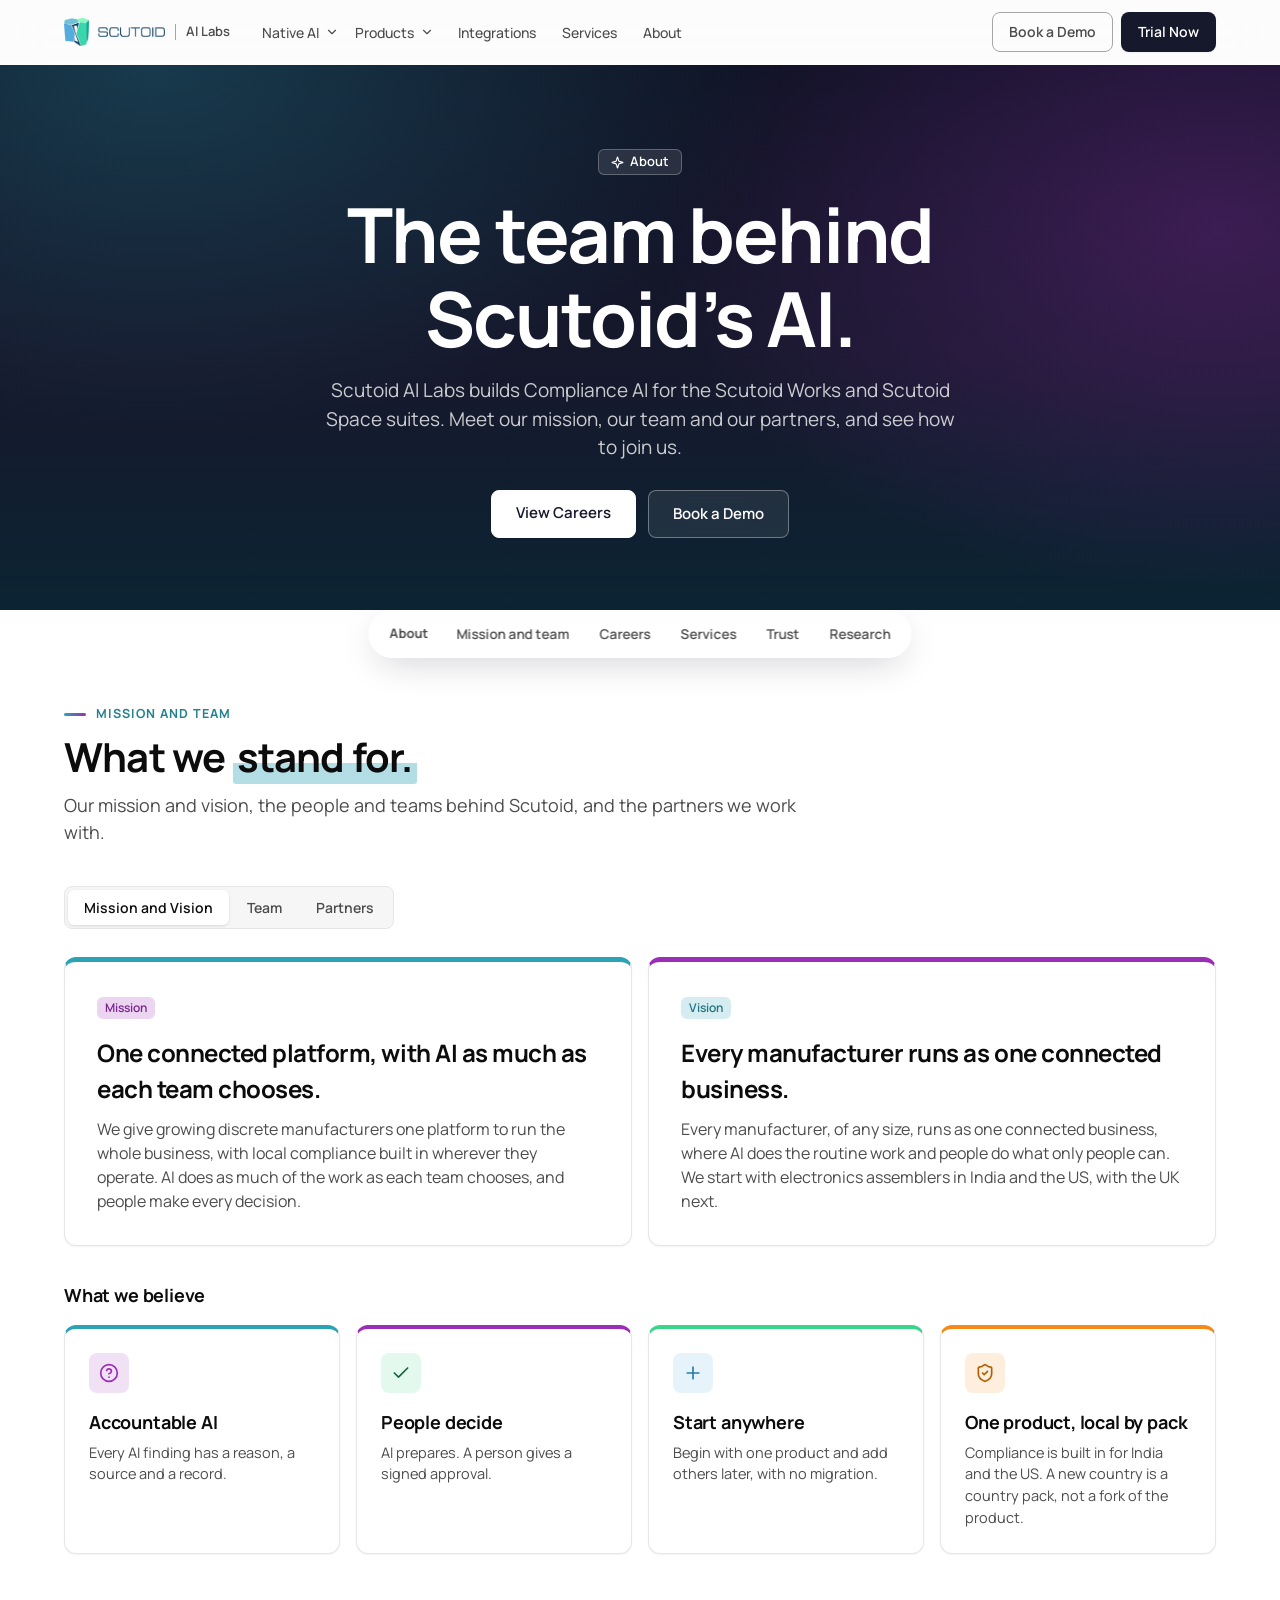
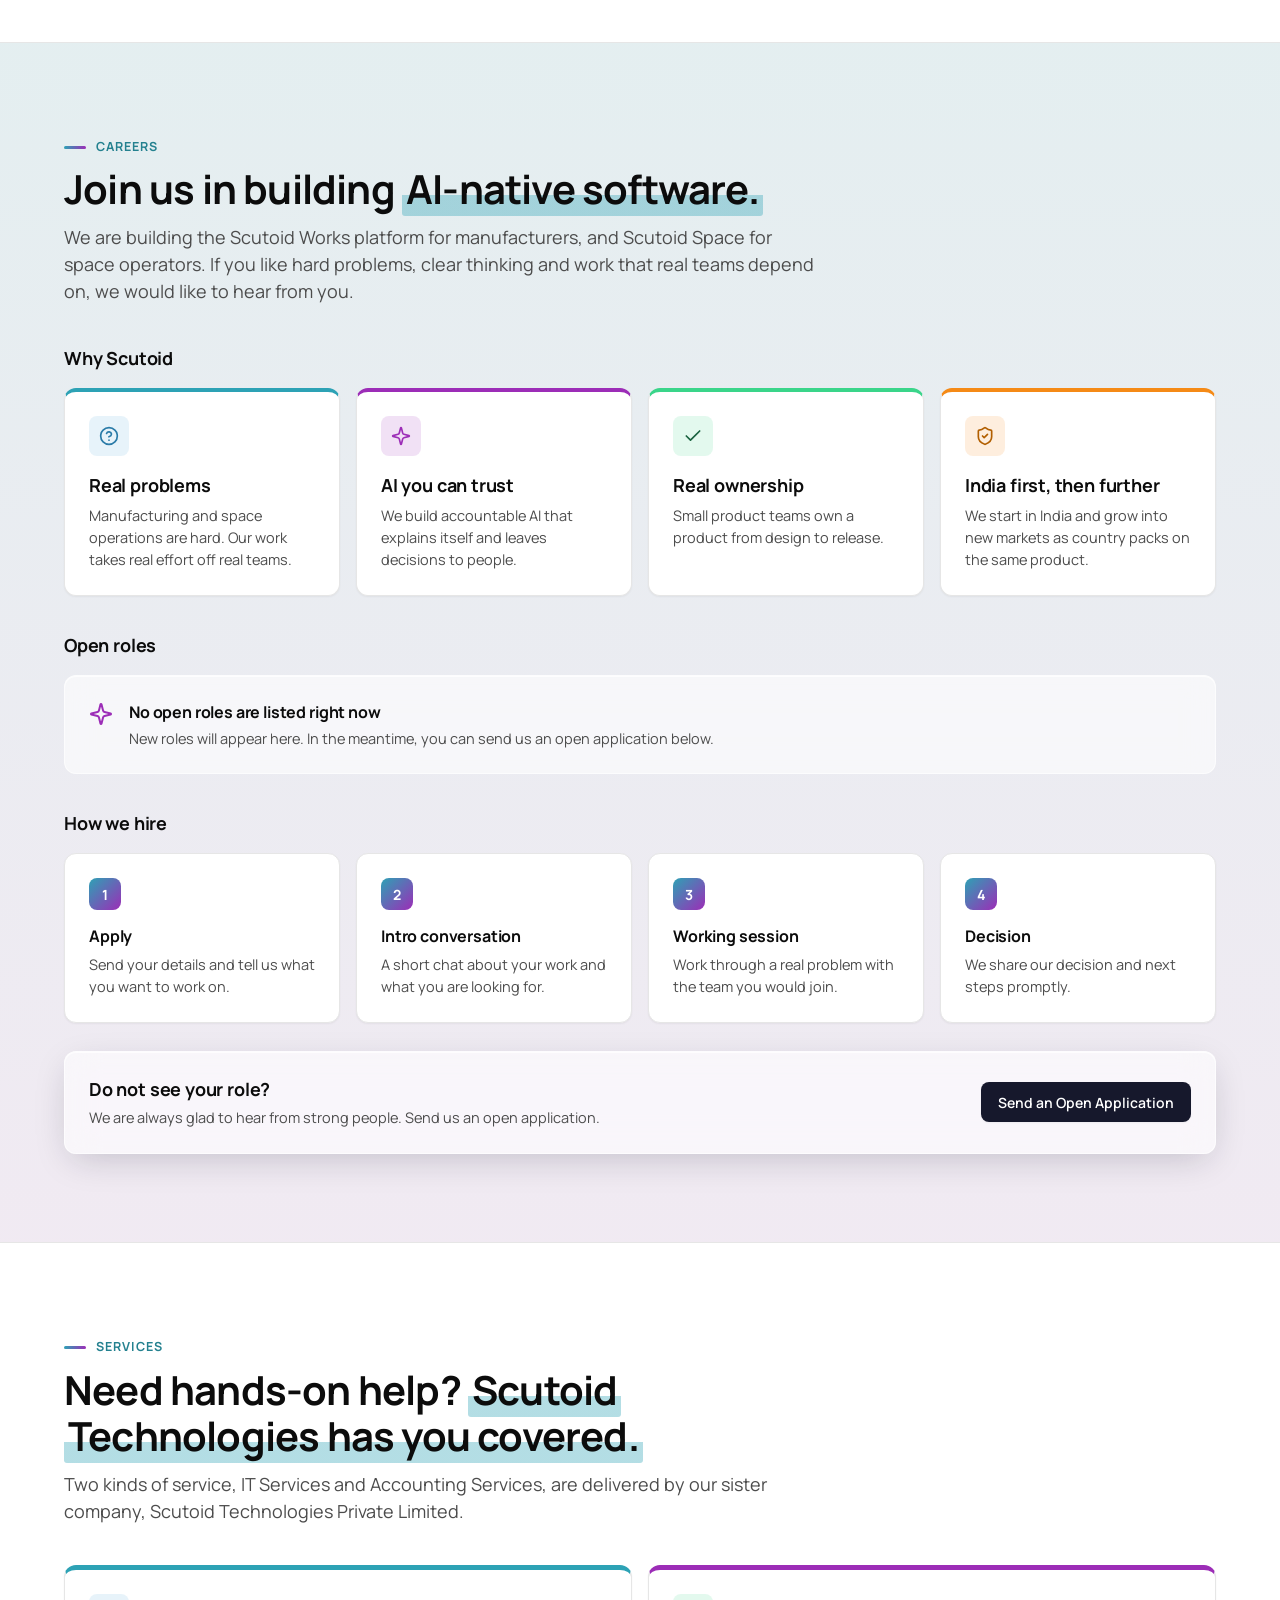
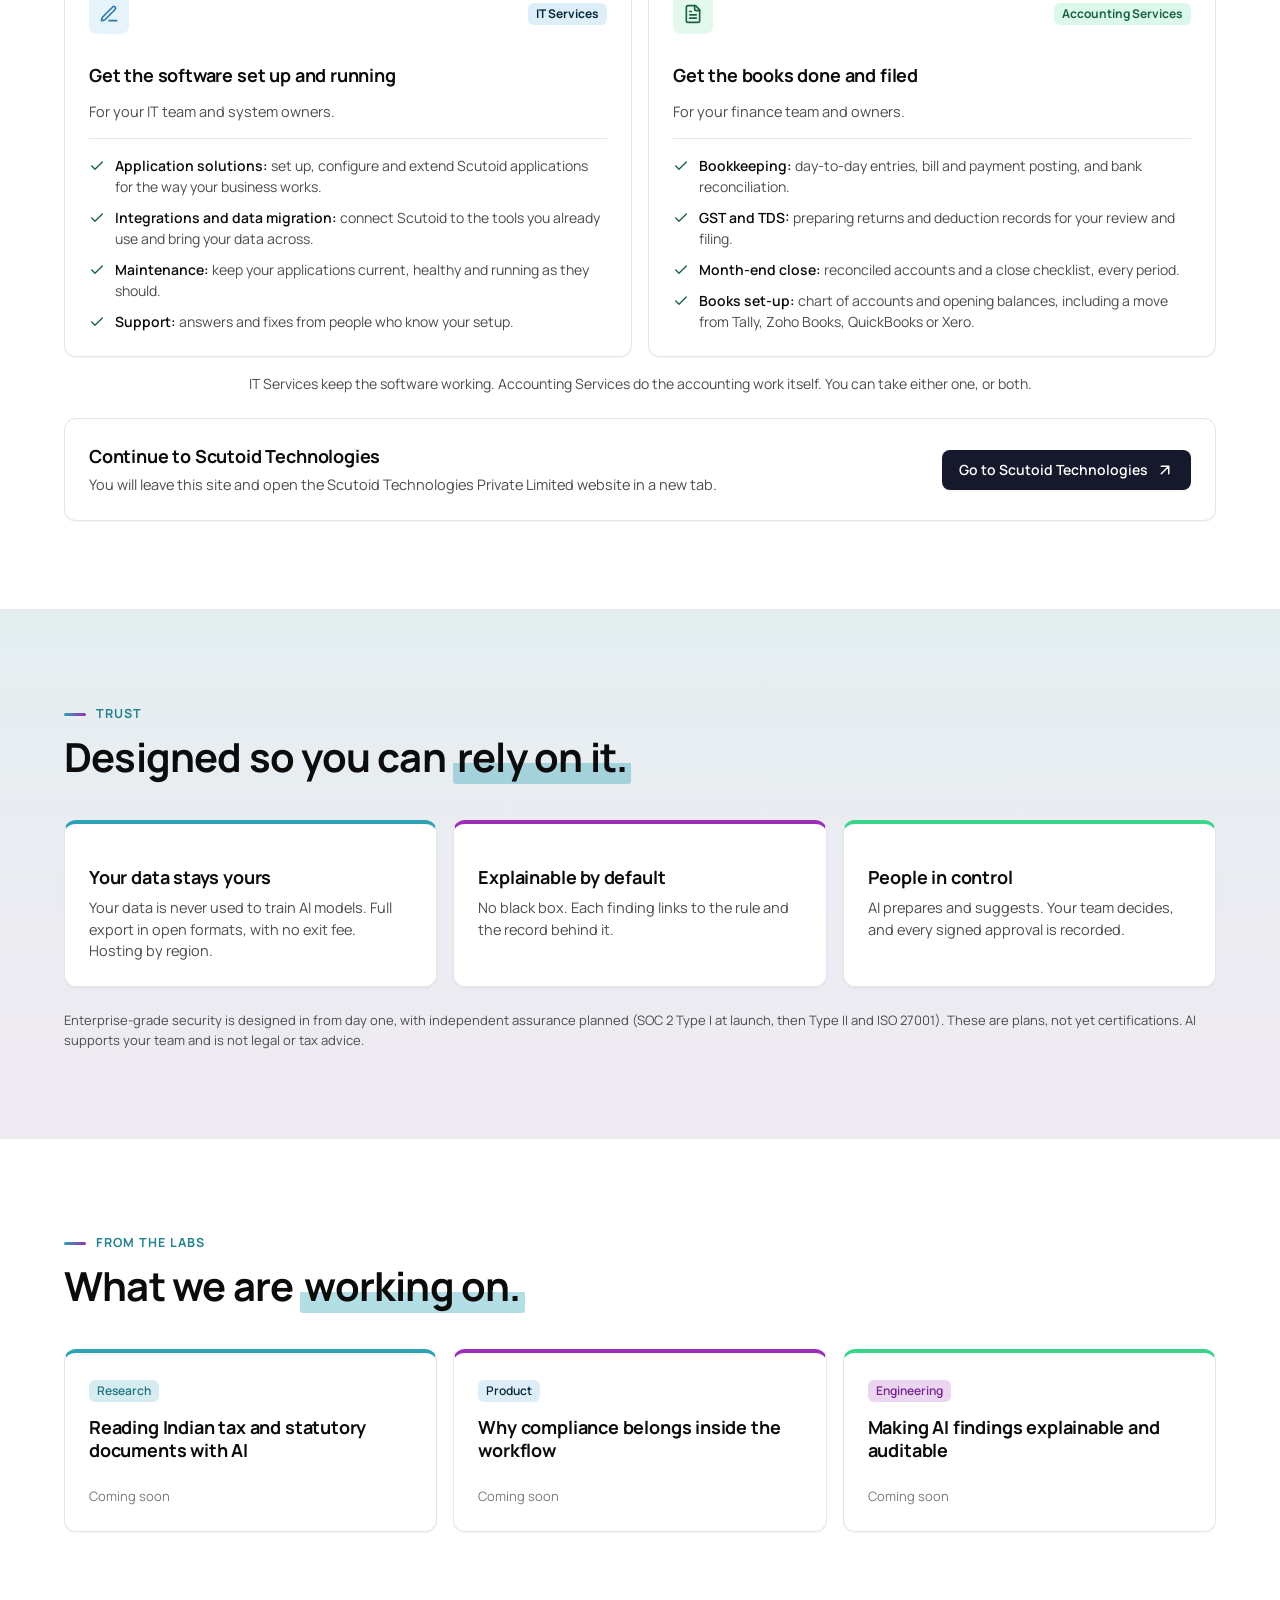
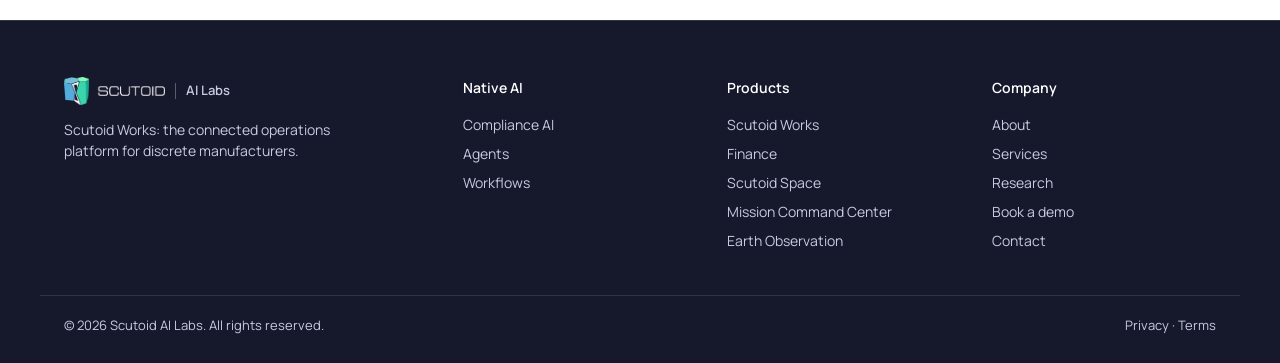
==== commit 5d968099: "Update site to the Scutoid Works vision and PRDs (V2) - Works suite is now seven products (Inventory" ====
--- a/about.html
+++ b/about.html
@@ -4,14 +4,14 @@
 <meta charset="utf-8">
 <meta name="viewport" content="width=device-width, initial-scale=1">
 <title>About — Scutoid AI Labs</title>
-<meta name="description" content="Scutoid AI Labs builds Compliance AI: AI-native solutions across the Scutoid Works suite — PLM, MES, Procurement, Inventory and Bookkeeping.">
+<meta name="description" content="Scutoid AI Labs builds Compliance AI: Scutoid Works is the connected operations platform for discrete manufacturers: Inventory, Procurement, PLM, MES, Quality, Project Management and Finance on one record, with six Scutoid Agents.">
 <link rel="icon" href="assets/Scutoid_Favicon.ico">
 <link rel="preconnect" href="https://fonts.googleapis.com">
 <link rel="preconnect" href="https://fonts.gstatic.com" crossorigin>
 <link href="https://fonts.googleapis.com/css2?family=Manrope:wght@400;500;600;700&display=swap" rel="stylesheet">
 <link rel="stylesheet" href="styles.css">
 </head>
-<body>
+<body class="home inner">
 
 <!-- Icon sprite (Lucide-style outline, 24px grid, 2px stroke) -->
 <svg width="0" height="0" style="position:absolute" aria-hidden="true">
@@ -63,11 +63,13 @@
           <div class="wrap mega-in mega-products">
             <div class="mega-group">
               <h6><a href="products.html?suite=works">Scutoid Works</a></h6>
-              <a href="products.html?suite=works&p=plm"><b>PLM</b><span>Design and engineering change.</span></a>
-              <a href="products.html?suite=works&p=mes"><b>MES</b><span>Work orders and the shop floor.</span></a>
-              <a href="products.html?suite=works&p=pro"><b>Procurement</b><span>Sourcing and supplier orders.</span></a>
-              <a href="products.html?suite=works&p=inv"><b>Inventory</b><span>Batches, stock and despatch.</span></a>
-              <a href="products.html?suite=works&p=bk"><b>Bookkeeping</b><span>Books, GST and TDS.</span></a>
+              <a href="products.html?suite=works&p=inv"><b>Inventory</b><span>Stock, planning and despatch.</span></a>
+              <a href="products.html?suite=works&p=pro"><b>Procurement</b><span>Buy the right parts on time.</span></a>
+              <a href="products.html?suite=works&p=plm"><b>PLM</b><span>Design and change.</span></a>
+              <a href="products.html?suite=works&p=mes"><b>MES</b><span>Run and trace production.</span></a>
+              <a href="products.html?suite=works&p=qua"><b>Quality</b><span>Corrective action and audits.</span></a>
+              <a href="products.html?suite=works&p=pm"><b>Project Management</b><span>Projects on plan and budget.</span></a>
+              <a href="products.html?suite=works&p=fin"><b>Finance</b><span>Accounting and finance for makers.</span></a>
             </div>
             <div class="mega-group space">
               <h6><a href="products.html?suite=space">Scutoid Space</a></h6>
@@ -90,7 +92,7 @@
 </header>
 <main id="main">
 <!-- ABOUT HERO -->
-<section class="phero" id="about-top">
+<section class="phero hero-dark" id="about-top">
   <div class="wrap phero-in">
     <span class="badge purple"><svg class="i"><use href="#i-sparkles"/></svg>About</span>
     <h1>The team behind Scutoid’s AI.</h1>
@@ -121,7 +123,7 @@
   <div class="wrap">
     <div class="head">
       <p class="label">Mission and team</p>
-      <h2>What we stand for.</h2>
+      <h2>What we <mark class="hl">stand for.</mark></h2>
       <p class="sub">Our mission and vision, the people and teams behind Scutoid, and the partners we work with.</p>
     </div>
     <div class="seg about-tabs" role="tablist" aria-label="About">
@@ -132,15 +134,15 @@
 
     <div class="about-pane" id="about-mission">
       <div class="grid2">
-        <article class="card pad big"><span class="badge purple">Mission</span><h3>Make compliance part of the work.</h3><p>We give manufacturers the core of enterprise design, shop-floor, purchasing, stock and accounts software, connected and ready in weeks. Our accountable AI does the clerical work and explains what it finds. Your people make the decisions.</p></article>
-        <article class="card pad big"><span class="badge teal">Vision</span><h3>Connected operations, starting in India.</h3><p>Small and mid-market manufacturers run design, production, purchasing, stores and accounts on one set of records, with local compliance built in. They start with one product, add others without migrating, and take the same approach to new markets and new industries.</p></article>
+        <article class="card pad big"><span class="badge purple">Mission</span><h3>One connected platform, with AI as much as each team chooses.</h3><p>We give growing discrete manufacturers one platform to run the whole business, with local compliance built in wherever they operate. AI does as much of the work as each team chooses, and people make every decision.</p></article>
+        <article class="card pad big"><span class="badge teal">Vision</span><h3>Every manufacturer runs as one connected business.</h3><p>Every manufacturer, of any size, runs as one connected business, where AI does the routine work and people do what only people can. We start with electronics assemblers in India and the US, with the UK next.</p></article>
       </div>
       <h3 class="sub-h">What we believe</h3>
       <div class="grid4">
         <article class="card pad"><div class="tile purple"><svg class="i"><use href="#i-help"/></svg></div><h3>Accountable AI</h3><p>Every AI finding has a reason, a source and a record.</p></article>
         <article class="card pad"><div class="tile green"><svg class="i"><use href="#i-check"/></svg></div><h3>People decide</h3><p>AI prepares. A person gives a signed approval.</p></article>
         <article class="card pad"><div class="tile blue"><svg class="i"><use href="#i-plus"/></svg></div><h3>Start anywhere</h3><p>Begin with one product and add others later, with no migration.</p></article>
-        <article class="card pad"><div class="tile orange"><svg class="i"><use href="#i-shield"/></svg></div><h3>Local first</h3><p>We build for India first, then add country packs on the same product.</p></article>
+        <article class="card pad"><div class="tile orange"><svg class="i"><use href="#i-shield"/></svg></div><h3>One product, local by pack</h3><p>Compliance is built in for India and the US. A new country is a country pack, not a fork of the product.</p></article>
       </div>
     </div>
 
@@ -151,9 +153,9 @@
       </div>
       <h3 class="sub-h">How we are organised</h3>
       <div class="grid4">
-        <article class="card pad"><h3>Five product teams</h3><p>One team each for PLM, MES, Procurement, Inventory and Bookkeeping. Each owns its product from design to release.</p></article>
-        <article class="card pad"><h3>Platform team</h3><p>Builds the shared foundation: sign-in, audit trail, approvals and data isolation.</p></article>
-        <article class="card pad"><h3>AI Labs</h3><p>Builds Compliance AI and the agentic workflows that run across the suite.</p></article>
+        <article class="card pad"><h3>Product teams</h3><p>Teams for the seven products: Inventory, Procurement, PLM, MES, Quality, Project Management and Finance. Each owns its product from design to release.</p></article>
+        <article class="card pad"><h3>Platform team</h3><p>Builds the shared foundation: quoting, the audit trail, approvals, documents, country packs and data isolation.</p></article>
+        <article class="card pad"><h3>AI Labs</h3><p>Builds the six Scutoid Agents and the Assisted and Delegated AI that runs across the suite.</p></article>
         <article class="card pad"><h3>Scutoid Space</h3><p>Mission Command Center and Earth Observation, now in design.</p></article>
       </div>
       <p class="note">Team photos and bios will be added here.</p>
@@ -161,7 +163,7 @@
 
     <div class="about-pane" id="about-partners" hidden>
       <div class="grid3">
-        <article class="card pad"><div class="tile blue"><svg class="i"><use href="#i-plus"/></svg></div><h3>Onboarding partners</h3><p>Partners help customers get started. They onboard customers but never bill them. Scutoid bills customers directly.</p></article>
+        <article class="card pad"><div class="tile blue"><svg class="i"><use href="#i-plus"/></svg></div><h3>Implementation and accountant partners</h3><p>Implementation partners and chartered accountants help customers go live in weeks. A partner view lets an accountant look after several client accounts from one login, with each client’s consent.</p></article>
         <article class="card pad"><div class="tile green"><svg class="i"><use href="#i-expand"/></svg></div><h3>Cloud marketplaces</h3><p>We plan to list on the Microsoft marketplaces in Release 1, and on AWS and Google Cloud in Release 2.</p><div class="row-wrap"><span class="badge neutral dot">Planned</span></div></article>
         <article class="card pad"><div class="tile purple"><svg class="i"><use href="#i-file"/></svg></div><h3>Accounting connectors</h3><p>Connectors keep your data flowing to the books you already use.</p><div class="row-wrap"><span class="badge outline">Tally</span><span class="badge outline">Zoho Books</span><span class="badge outline">QuickBooks</span><span class="badge outline">Xero</span></div></article>
       </div>
@@ -179,8 +181,8 @@
   <div class="wrap">
     <div class="head">
       <p class="label">Careers</p>
-      <h2>Join us in building AI-native software.</h2>
-      <p class="sub">We are building Compliance AI for manufacturers and space operators. If you like hard problems, clear thinking and work that real teams depend on, we would like to hear from you.</p>
+      <h2>Join us in building <mark class="hl">AI-native software.</mark></h2>
+      <p class="sub">We are building the Scutoid Works platform for manufacturers, and Scutoid Space for space operators. If you like hard problems, clear thinking and work that real teams depend on, we would like to hear from you.</p>
     </div>
 
     <h3 class="sub-h" style="margin-top:0">Why Scutoid</h3>
@@ -214,7 +216,7 @@
   <div class="wrap">
     <div class="head">
       <p class="label">Services</p>
-      <h2>Need hands-on help? Scutoid Technologies has you covered.</h2>
+      <h2>Need hands-on help? <mark class="hl">Scutoid Technologies has you covered.</mark></h2>
       <p class="sub">Two kinds of service, IT Services and Accounting Services, are delivered by our sister company, Scutoid Technologies Private Limited.</p>
     </div>
     <div class="grid2 svc-grid">
@@ -262,14 +264,14 @@
   <div class="wrap">
     <div class="head">
       <p class="label">Trust</p>
-      <h2>Designed so you can rely on it.</h2>
+      <h2>Designed so you can <mark class="hl">rely on it.</mark></h2>
     </div>
     <div class="grid3">
-      <article class="card pad"><h3>Your data stays yours</h3><p>Customer data is isolated by design, with pooled, per-customer and dedicated options.</p></article>
+      <article class="card pad"><h3>Your data stays yours</h3><p>Your data is never used to train AI models. Full export in open formats, with no exit fee. Hosting by region.</p></article>
       <article class="card pad"><h3>Explainable by default</h3><p>No black box. Each finding links to the rule and the record behind it.</p></article>
       <article class="card pad"><h3>People in control</h3><p>AI prepares and suggests. Your team decides, and every signed approval is recorded.</p></article>
     </div>
-    <p class="note">Compliance AI supports your team. It is not legal or tax advice.</p>
+    <p class="note">Enterprise-grade security is designed in from day one, with independent assurance planned (SOC 2 Type I at launch, then Type II and ISO 27001). These are plans, not yet certifications. AI supports your team and is not legal or tax advice.</p>
   </div>
 </section>
 
@@ -279,7 +281,7 @@
   <div class="wrap">
     <div class="head">
       <p class="label">From the Labs</p>
-      <h2>What we are working on.</h2>
+      <h2>What we are <mark class="hl">working on.</mark></h2>
     </div>
     <div class="grid3">
       <a class="card pad post" href="#"><span class="badge teal">Research</span><h3>Reading Indian tax and statutory documents with AI</h3><small>Coming soon</small></a>
@@ -296,10 +298,10 @@
   <div class="wrap foot-grid">
     <div>
       <a class="logo" href="index.html"><img src="assets/Scutoid_Logo_Dark_2.png" alt="Scutoid" height="28"><span class="logo-tag">AI Labs</span></a>
-      <p class="foot-note">AI-native solutions for the Scutoid Works product suite.</p>
+      <p class="foot-note">Scutoid Works: the connected operations platform for discrete manufacturers.</p>
     </div>
     <div><h5>Native AI</h5><a href="index.html#capabilities">Compliance AI</a><a href="index.html#agents">Agents</a><a href="index.html#workflows">Workflows</a></div>
-    <div><h5>Products</h5><a href="products.html?suite=works">Scutoid Works</a><a href="products.html?suite=space">Scutoid Space</a><a href="products.html?suite=space&p=mcc">Mission Command Center</a><a href="products.html?suite=space&p=eo">Earth Observation</a></div>
+    <div><h5>Products</h5><a href="products.html?suite=works">Scutoid Works</a><a href="products.html?suite=works&p=fin">Finance</a><a href="products.html?suite=space">Scutoid Space</a><a href="products.html?suite=space&p=mcc">Mission Command Center</a><a href="products.html?suite=space&p=eo">Earth Observation</a></div>
     <div><h5>Company</h5><a href="about.html">About</a><a href="about.html#services">Services</a><a href="about.html#research">Research</a><a href="index.html#early-access">Book a demo</a><a href="mailto:hello@scutoid.ai">Contact</a></div>
   </div>
   <div class="wrap foot-base"><span>© 2026 Scutoid AI Labs. All rights reserved.</span><span>Privacy · Terms</span></div>
--- a/styles.css
+++ b/styles.css
@@ -271,6 +271,7 @@
 .agent p{margin-bottom:16px}
 .steps-mini{display:flex;gap:6px;flex-wrap:wrap}
 .steps-mini i{font-style:normal;font-size:12px;color:var(--muted-fg);background:var(--muted);padding:4px 10px;border-radius:6px}
+.agent .agent-where{font-size:13px;color:var(--muted-fg);margin:-6px 0 12px}
 .steps-mini i:not(:last-child)::after{content:" →";color:var(--subtle)}
 .steps{display:grid;grid-template-columns:repeat(4,1fr);gap:16px}
 .steps li{background:rgb(255 255 255/.06);border:1px solid rgb(255 255 255/.12);border-radius:12px;padding:24px}
@@ -863,3 +864,270 @@
 .svc-list li b{color:var(--fg);font-weight:600}
 .svc-list .i{width:16px;height:16px;margin-top:3px;color:var(--success)}
 .svc-note{font-size:14px;color:var(--muted-fg);margin:16px 0 24px;text-align:center}
+.big .actions{justify-content:flex-start}
+
+/* ---------- Home walkthrough (compact, embedded; replaces the old player) ---------- */
+.hero{padding:56px 0 48px}
+.hero-copy{margin-bottom:28px}
+.walk{max-width:1040px;margin-top:0}
+.walk .vid-label{margin-bottom:12px}
+.walk-grid{display:grid;grid-template-columns:minmax(240px,300px) 1fr;gap:20px;align-items:stretch}
+.walk-steps{list-style:none;display:flex;flex-direction:column;gap:8px;margin:0;padding:0}
+.walk-steps li{flex:1;display:flex}
+.walk-steps button{position:relative;overflow:hidden;width:100%;text-align:left;display:grid;grid-template-columns:24px 1fr;gap:10px;align-items:start;padding:12px 14px 14px;border:1px solid var(--border);border-radius:12px;background:var(--card);color:var(--muted-fg);cursor:pointer;font:inherit;transition:border-color .2s,color .2s,box-shadow .2s}
+.walk-steps button:hover{border-color:var(--outline-border);color:var(--fg)}
+.walk-steps button b{width:24px;height:24px;border-radius:50%;background:var(--muted);color:var(--fg);display:grid;place-items:center;font-size:12px}
+.walk-steps strong{display:block;font-size:14px;font-weight:700;color:var(--fg)}
+.walk-steps em{display:none;font-style:normal;font-size:13px;line-height:1.4;margin-top:4px}
+.walk-steps button[aria-current=true]{border-color:var(--primary);color:var(--fg);box-shadow:var(--shadow-xs)}
+.walk-steps button[aria-current=true] em{display:block}
+.walk-steps button[aria-current=true] b,.walk-steps button.done b{background:var(--primary);color:var(--primary-fg)}
+.walk-steps .bar{position:absolute;left:0;right:0;bottom:0;height:3px;background:transparent}
+.walk-steps .bar u{display:block;height:100%;width:0;background:var(--primary)}
+.walk-screen{border:1px solid var(--glass-border);border-radius:14px;overflow:hidden;background:var(--bg);box-shadow:var(--glass-shadow)}
+.walk-screen .vid-stage{aspect-ratio:auto;min-height:0;height:400px}
+.walk-screen .vs{padding:14px 18px;gap:10px}
+.walk-screen .crow{padding:7px 0}
+.walk-screen .vs-card{padding:14px}
+.walk .caption{margin-top:12px}
+@media(max-width:860px){
+  .walk-grid{grid-template-columns:1fr}
+  .walk-steps{flex-direction:row;overflow-x:auto;gap:6px}
+  .walk-steps li{flex:0 0 auto}
+  .walk-steps button{width:auto;grid-template-columns:24px auto;align-items:center;padding:8px 12px 10px}
+  .walk-steps button[aria-current=true] em{display:none}
+  .walk-screen .vid-stage{height:430px}
+}
+
+/* ---------- Story section: the walkthrough is the artwork ---------- */
+.story{position:relative;padding:88px 0}
+.story-kicker{display:flex;gap:10px;align-items:center;justify-content:center;font-size:15px;font-weight:700;margin:0 0 16px}
+.story-kicker.mid{margin-top:56px}
+.story .walk{max-width:1080px;margin-inline:auto}
+.story .walk-steps em{font-size:13.5px;line-height:1.5}
+.story .walk-screen{background:var(--card);box-shadow:0 30px 70px -28px rgb(22 24 44/.4),0 0 0 8px color-mix(in srgb,var(--card) 60%,transparent)}
+.story .walk .caption{text-align:center}
+.story-ends .card{display:flex;flex-direction:column}
+.story-ends .actions{margin-top:auto;padding-top:20px;justify-content:flex-start}
+.story-vows{margin-top:28px}
+/* illustrated scenes */
+.story .walk-screen .vid-stage{height:auto;aspect-ratio:2/1;background:color-mix(in srgb,var(--brand) 8%,var(--card))}
+.vs.art{padding:0;gap:0;display:block}
+.vs.art svg{position:absolute;inset:0;width:100%;height:100%;display:block}
+.vs.art text{font-family:inherit;font-weight:600;fill:var(--fg)}
+.vs.art .t-m{fill:var(--muted-fg);font-weight:500}
+.vs.art .t-w{fill:#fff}
+.art-cap{position:absolute;left:0;right:0;bottom:0;margin:0;padding:22px 18px 10px;font-size:14px;font-weight:600;color:var(--fg);text-align:center;background:linear-gradient(0deg,color-mix(in srgb,var(--card) 92%,transparent) 55%,transparent)}
+.art .sky{fill:var(--brand);fill-opacity:.07}
+.art .sun{fill:var(--purple);fill-opacity:.12}
+.art .hill{fill:var(--brand);fill-opacity:.14;stroke:var(--brand);stroke-opacity:.3;stroke-width:1.5}
+.art .ground{fill:var(--brand);fill-opacity:.2}
+.art .ink{fill:var(--primary)}
+.art .paper{fill:var(--card);stroke:var(--border);stroke-width:1.5}
+.art .line{fill:var(--muted)}
+.art .bubble{fill:var(--card);stroke:var(--outline-border);stroke-width:1.5}
+.art .beam{fill:none;stroke:var(--purple);stroke-width:2.5;stroke-dasharray:3 9;stroke-linecap:round;animation:artFlow 1.6s linear infinite}
+.art .crate{fill:var(--brand-light);stroke:var(--brand-dark);stroke-width:2}
+.art .shelf{fill:none;stroke:var(--brand-dark);stroke-opacity:.55;stroke-width:3}
+.art .ok-c{fill:var(--green)}
+.art .warn-c{fill:var(--orange)}
+.art .tick{fill:none;stroke:#fff;stroke-width:3.5;stroke-linecap:round;stroke-linejoin:round}
+.art .pill{fill:var(--card);stroke:var(--border);stroke-width:1.5}
+.art .link{fill:none;stroke:var(--brand);stroke-width:2.5;stroke-dasharray:4 7;stroke-linecap:round}
+.art .gem-glow{fill:var(--purple);fill-opacity:.16;transform-box:fill-box;transform-origin:center;animation:artPulse 2.6s ease-in-out infinite}
+.art .g1{fill:var(--brand-light)}.art .g2{fill:var(--brand)}.art .g3{fill:var(--brand-dark)}
+.art .decide{fill:var(--card);stroke:var(--purple);stroke-width:2.5}
+.art .btn-p{fill:var(--primary)}
+.art .btn-g{fill:none;stroke:var(--outline-border);stroke-width:1.5}
+.art .arm{fill:none;stroke:var(--primary);stroke-width:14;stroke-linecap:round}
+@keyframes artFlow{to{stroke-dashoffset:-12}}
+@keyframes artPulse{50%{transform:scale(1.22);fill-opacity:.06}}
+@media(prefers-reduced-motion:reduce){.art .beam,.art .gem-glow{animation:none}}
+@media(max-width:860px){.story{padding:64px 0}.story .walk-screen .vid-stage{height:auto;aspect-ratio:2/1}}
+
+/* ---------- Walkthrough: no side list; story lines are comments inside the video ---------- */
+.story .walk{max-width:860px}
+.story .walk-screen{position:relative}
+.story .walk-steps{position:absolute;top:10px;right:10px;z-index:5;display:flex;flex-direction:row;gap:6px;overflow:visible;margin:0;padding:0}
+.story .walk-steps li{flex:0 0 auto;display:block}
+.story .walk-steps button{width:28px;height:28px;padding:0;border-radius:50%;display:grid;place-items:center;grid-template-columns:none;background:color-mix(in srgb,var(--card) 88%,transparent);-webkit-backdrop-filter:blur(8px);backdrop-filter:blur(8px);box-shadow:var(--shadow-xs)}
+.story .walk-steps button b{width:auto;height:auto;background:none;font-size:12px;color:inherit}
+.story .walk-steps button[aria-current=true],.story .walk-steps button.done{border-color:var(--primary);background:var(--primary);color:var(--primary-fg)}
+.story .walk-steps button[aria-current=true] b,.story .walk-steps button.done b{background:none}
+.story .walk-steps .bar{display:none}
+.art-cap{left:50%;right:auto;bottom:12px;transform:translateX(-50%);width:min(88%,640px);padding:10px 16px;border-radius:14px;background:color-mix(in srgb,var(--card) 94%,transparent);border:1px solid var(--border);box-shadow:var(--shadow-xs);-webkit-backdrop-filter:blur(8px);backdrop-filter:blur(8px);font-size:14px;line-height:1.4;font-weight:600}
+.art-cap::before{content:"";position:absolute;left:24px;top:-7px;width:12px;height:12px;background:inherit;border-left:1px solid var(--border);border-top:1px solid var(--border);transform:rotate(45deg)}
+@media(max-width:860px){.story .walk-steps{top:6px;right:6px}.art-cap{font-size:12.5px;padding:8px 12px;bottom:8px}}
+
+/* ---------- Home hero: dark artwork, glass event cards (after the beam.ai finance hero pattern) ---------- */
+:root .hero.hero-dark{background:radial-gradient(900px 520px at 12% 0%,rgba(45,162,181,.28),transparent 70%),radial-gradient(800px 520px at 95% 30%,rgba(156,45,183,.30),transparent 70%),linear-gradient(180deg,#0f1224 0%,#16182C 55%,#0b2433 100%);color:#fff;padding:72px 0 0;border-bottom:0}
+.hero-dark::before,.hero-dark::after{display:none}
+.hero-art{position:absolute;inset:0;z-index:-1;pointer-events:none}
+.hero-art svg{width:100%;height:100%;display:block}
+.ha-facets polygon{fill:rgba(129,199,211,.05);stroke:rgba(129,199,211,.22);stroke-width:1.5}
+.ha-planet circle{fill:rgba(156,45,183,.14);stroke:rgba(196,129,212,.4);stroke-width:2}
+.ha-planet .ring{fill:none;stroke-opacity:.2;stroke-dasharray:3 9}
+.ha-orbit ellipse{fill:none;stroke:rgba(196,129,212,.5);stroke-dasharray:5 8;stroke-width:1.5}
+.ha-orbit .in{stroke-opacity:.5}
+.ha-stars circle{fill:#fff;fill-opacity:.55;animation:stTwinkle 4s ease-in-out infinite}
+.ha-stars circle:nth-child(odd){animation-delay:-2s}
+.ha-sat rect{fill:#C481D4}
+.ha-thread{fill:none;stroke:#81C7D3;stroke-width:2.5;stroke-linecap:round;stroke-dasharray:3 12;animation:stFlow 2.4s linear infinite;opacity:.8}
+.ha-factory path,.ha-factory rect{fill:#fff;fill-opacity:.07}
+.ha-factory .lit{fill:#81C7D3;fill-opacity:.7;animation:stLit 3.2s ease-in-out infinite}
+.ha-factory .l2{animation-delay:-1.4s}
+.ha-factory .smoke{fill:#fff;fill-opacity:.1;animation:stSmoke 5s ease-out infinite}
+.ha-factory .s2{animation-delay:-1.7s}.ha-factory .s3{animation-delay:-3.3s}
+@keyframes stFlow{to{stroke-dashoffset:-15}}
+@keyframes stTwinkle{50%{fill-opacity:.12}}
+@keyframes stLit{50%{fill-opacity:.25}}
+@keyframes stSmoke{0%{opacity:0;transform:translateY(18px)}30%{opacity:1}100%{opacity:0;transform:translateY(-26px)}}
+.hero-grid{display:grid;grid-template-columns:minmax(0,1.15fr) minmax(0,.85fr);gap:48px;align-items:center;min-height:470px}
+.hero-dark .hero-copy{align-items:flex-start;text-align:left;margin:0}
+.hero-dark h1{color:#fff;max-width:14em}
+.hero-dark .lead{color:rgba(255,255,255,.78);text-align:left;margin-inline:0;max-width:34em}
+.hero-dark .actions{justify-content:flex-start}
+.hero-dark .btn-t1{background:#fff;color:var(--navy);border-color:#fff}
+.hero-dark .btn-t1:hover{background:#eef0f7}
+.hero-dark .btn-t2{background:rgba(255,255,255,.08);color:#fff;border-color:rgba(255,255,255,.35);-webkit-backdrop-filter:blur(14px);backdrop-filter:blur(14px)}
+.hero-dark .btn-t2:hover{background:rgba(255,255,255,.16)}
+.hero-dark .badge.purple{background:rgba(255,255,255,.1);color:#fff;border:1px solid rgba(255,255,255,.25)}
+.hero-note{margin-top:18px;font-size:13px;color:rgba(255,255,255,.55)}
+.hero-cards{position:relative;display:flex;flex-direction:column;gap:12px;max-width:420px;margin-left:auto;width:100%}
+.hc{display:flex;gap:14px;align-items:center;padding:14px 18px;border-radius:16px;background:rgba(255,255,255,.09);border:1px solid rgba(255,255,255,.2);-webkit-backdrop-filter:blur(16px) saturate(1.4);backdrop-filter:blur(16px) saturate(1.4);box-shadow:0 18px 40px -18px rgba(0,0,0,.5);opacity:0;transform:translateY(16px) scale(.97);transition:opacity .6s ease,transform .6s ease}
+.hc.on{opacity:1;transform:none}
+.hc.past{opacity:.45;transform:scale(.97)}
+.hc b{display:block;font-size:16px;font-weight:700;color:#fff}
+.hc small{font-size:13px;color:rgba(255,255,255,.65)}
+.hc-ic{width:40px;height:40px;border-radius:12px;display:grid;place-items:center;flex:none;background:rgba(255,255,255,.12)}
+.hc-ic.purple{background:rgba(156,45,183,.35);color:#E6B8F0}.hc-ic.green{background:rgba(58,213,138,.22);color:#6EE7B0}.hc-ic.orange{background:rgba(245,138,22,.25);color:#FDBA6B}
+.hc-ic .i{width:20px;height:20px}
+.hc-cap{font-size:12px;color:rgba(255,255,255,.5);margin-top:4px}
+.hero-strip{margin-top:44px;padding-bottom:30px;text-align:center}
+.hero-strip p{font-size:12px;letter-spacing:.12em;text-transform:uppercase;color:rgba(255,255,255,.5);margin-bottom:16px;font-weight:600}
+.hero-strip ul{list-style:none;display:flex;gap:10px 28px;justify-content:center;flex-wrap:wrap;margin:0;padding:0}
+.hero-strip li{display:flex;gap:9px;align-items:center;color:rgba(255,255,255,.85);font-size:15px;font-weight:600}
+.hero-strip img{display:block}
+@media(max-width:900px){.hero-grid{grid-template-columns:1fr;gap:28px;min-height:0}.hero-cards{margin:0;max-width:none}.hero-dark h1{max-width:none}.hero-art{opacity:.6}}
+@media(prefers-reduced-motion:reduce){.ha-stars circle,.ha-thread,.ha-factory *{animation:none!important}.hc{transition:none}}
+.ha-thread{opacity:.3}
+.hero-dark h1{font-size:clamp(32px,4.1vw,50px)}
+.hero-dark .hero-copy,.hero-dark .hc{position:relative;z-index:1}
+.story-ends .card .badge{align-self:flex-start}
+
+/* ---------- See it work: side-by-side, storyboard strip ---------- */
+.story-split{display:grid;grid-template-columns:minmax(0,5fr) minmax(0,7fr);gap:48px;align-items:center}
+.story-text .label{margin-bottom:10px}
+.story-text h2{margin-bottom:12px}
+.story-text .sub{margin-bottom:18px}
+.story .story-walk{max-width:none;margin:0}
+.story .walk-screen{background:transparent;border:0;box-shadow:none;border-radius:0}
+.story .walk-screen .vid-stage{aspect-ratio:16/8.6;background:transparent;overflow:hidden;position:relative}
+.story .vs.art{inset:auto;left:6%;top:50%;width:88%;aspect-ratio:2/1;height:auto;padding:0;display:block;opacity:.4;visibility:visible;
+  border:1px solid var(--border);border-radius:14px;overflow:hidden;background:var(--card);box-shadow:0 22px 50px -24px rgb(22 24 44/.45);
+  transform:translate(calc(var(--d,0) * 92%),-50%) scale(.9);
+  transition:transform .9s cubic-bezier(.22,.7,.2,1),opacity .6s ease}
+.story .vs.art.on{opacity:1;transform:translate(0,-50%) scale(1)}
+.story .vs.art[style*="--d: 2"],.story .vs.art[style*="--d: 3"],.story .vs.art[style*="--d: -2"],.story .vs.art[style*="--d: -3"]{opacity:0}
+.story .walk-steps{top:6px;right:8px}
+.story .walk .caption{text-align:left;margin-top:8px}
+.story .art-cap{font-size:13px;padding:8px 14px;bottom:8px;width:min(92%,560px)}
+@media(max-width:900px){
+  .story-split{grid-template-columns:1fr;gap:24px}
+  .story .walk .caption{text-align:center}
+}
+@media(prefers-reduced-motion:reduce){.story .vs.art{transition:none}}
+
+.story-lead{font-size:clamp(20px,2vw,26px);line-height:1.35;font-weight:600;letter-spacing:-.01em;color:var(--fg);margin-bottom:20px}
+
+/* ---------- Home personality: confidence, trust, fresh ---------- */
+.grad{background:linear-gradient(90deg,#81C7D3,#3AD58A 60%,#C481D4);-webkit-background-clip:text;background-clip:text;color:transparent;-webkit-text-fill-color:transparent}
+.hl{background:linear-gradient(180deg,transparent 62%,color-mix(in srgb,var(--brand) 36%,transparent) 62%);color:inherit;border-radius:3px;padding:0 .1em;-webkit-box-decoration-break:clone;box-decoration-break:clone}
+.section.navy .hl{background:linear-gradient(180deg,transparent 62%,color-mix(in srgb,var(--brand-light) 45%,transparent) 62%)}
+.home .label{display:inline-flex;align-items:center;gap:10px;font-weight:700;letter-spacing:.08em;text-transform:uppercase;font-size:12.5px;color:var(--brand-dark)}
+.home .label::before{content:"";width:22px;height:3px;border-radius:2px;background:linear-gradient(90deg,var(--brand),var(--purple))}
+:root[data-theme=dark] .home .label{color:var(--brand-light)}
+/* cards: lift and colour on hover */
+.home .agent,.home #capabilities .card,.home .story-ends .card,.home .int{transition:opacity .7s ease,transform .3s cubic-bezier(.22,.7,.2,1),box-shadow .3s ease,border-color .3s ease}
+.home .agent:hover,.home #capabilities .card:hover,.home .story-ends .card:hover,.home .int:hover{transform:translateY(-5px);box-shadow:0 22px 40px -22px rgba(22,24,44,.4);border-color:var(--brand)}
+#capabilities .card{border-top:4px solid var(--brand)}
+#capabilities .card:nth-child(2){border-top-color:var(--green)}
+#capabilities .card:nth-child(3){border-top-color:var(--purple)}
+#capabilities .card:nth-child(4){border-top-color:var(--orange)}
+/* modes: a confident light and dark pair */
+#modes .grid2 .card.big:first-child{background:linear-gradient(145deg,color-mix(in srgb,var(--brand) 16%,var(--card)),var(--card));border-color:color-mix(in srgb,var(--brand) 40%,var(--border))}
+#modes .grid2 .card.big:last-child{background:linear-gradient(145deg,#2a2d52,#16182C);border-color:#16182C;color:#fff}
+#modes .grid2 .card.big:last-child h3{color:#fff}
+#modes .grid2 .card.big:last-child p{color:rgba(255,255,255,.8)}
+#modes .grid2 .card.big:last-child .badge.purple{background:rgba(196,129,212,.25);color:#E6B8F0}
+/* scroll-in motion */
+.sr{opacity:0;transform:translateY(22px);transition:opacity .7s ease,transform .7s cubic-bezier(.22,.7,.2,1)}
+.sr.in{opacity:1;transform:none}
+@media(prefers-reduced-motion:reduce){.sr{opacity:1;transform:none;transition:none}.home .agent{transition:none}}
+
+/* ---------- Home colour: tinted sections, coloured accents (no new sections) ---------- */
+.home .section.alt{background:linear-gradient(180deg,color-mix(in srgb,var(--brand) 9%,var(--bg)),color-mix(in srgb,var(--purple) 6%,var(--bg)))}
+#commitment{background:linear-gradient(180deg,var(--bg),color-mix(in srgb,var(--brand) 6%,var(--bg)))}
+/* commitment cards: teal and purple identities */
+.story-ends .card:first-child{border-top:5px solid var(--brand);background:linear-gradient(180deg,color-mix(in srgb,var(--brand) 9%,var(--card)),var(--card) 55%)}
+.story-ends .card:last-child{border-top:5px solid var(--purple);background:linear-gradient(180deg,color-mix(in srgb,var(--purple) 9%,var(--card)),var(--card) 55%)}
+.story-vows>div{border-left:4px solid var(--brand);padding-left:14px}
+.story-vows>div:nth-child(2){border-left-color:var(--purple)}.story-vows>div:nth-child(3){border-left-color:var(--pink)}
+/* agents: one colour each */
+#agents .agent{border-top:4px solid var(--brand)}
+#agents .agent:nth-child(2){border-top-color:var(--purple)}
+#agents .agent:nth-child(3){border-top-color:var(--green)}
+#agents .agent:nth-child(4){border-top-color:var(--orange)}
+#agents .agent:nth-child(5){border-top-color:var(--pink)}
+#agents .agent:nth-child(6){border-top-color:var(--blue)}
+#agents .agent-where{font-weight:600;color:var(--brand-dark)}
+:root[data-theme=dark] #agents .agent-where{color:var(--brand-light)}
+#agents .steps-mini i{background:color-mix(in srgb,var(--brand) 12%,var(--card))}
+/* capabilities tiles a touch stronger */
+#capabilities .tile{width:48px;height:48px;border-radius:14px}
+/* how it works: gradient step numbers */
+#how .steps li b{background:linear-gradient(135deg,var(--brand),var(--purple));color:#fff;border:0}
+/* workflow builder accent */
+.home .wf-in{border-top:4px solid var(--purple)}
+.home .wf-out{border-top:4px solid var(--brand)}
+/* integrations: coloured tops */
+#integrations .int{border-top:4px solid var(--blue)}
+#integrations .int:nth-child(2){border-top-color:var(--green)}
+#integrations .int:nth-child(3){border-top-color:var(--orange)}
+#integrations .int:nth-child(4){border-top-color:var(--purple)}
+#integrations .int-points b{color:var(--brand-dark)}
+:root[data-theme=dark] #integrations .int-points b{color:var(--brand-light)}
+/* CTA: a little warmth */
+.home .cta{background:radial-gradient(700px 360px at 90% 0%,rgba(156,45,183,.35),transparent 70%),radial-gradient(700px 360px at 0% 100%,rgba(45,162,181,.3),transparent 70%),var(--navy)}
+
+/* ---------- Same look on the inner pages and sign-in ---------- */
+:root .phero.hero-dark{background:radial-gradient(900px 520px at 12% 0%,rgba(45,162,181,.28),transparent 70%),radial-gradient(800px 520px at 95% 30%,rgba(156,45,183,.30),transparent 70%),linear-gradient(180deg,#0f1224 0%,#16182C 55%,#0b2433 100%);color:#fff;border-bottom:0}
+.phero.hero-dark h1{color:#fff;max-width:none;font-size:clamp(42px,6.4vw,76px)}
+.phero.hero-dark .lead{color:rgba(255,255,255,.78);text-align:center;margin-inline:auto}
+.phero.hero-dark .phero-tag{color:rgba(255,255,255,.7)}
+.phero.hero-dark .actions{justify-content:center}
+.phero.hero-dark .phero-try .inline{color:#81C7D3}
+.phero.hero-dark .suite-switch{background:rgba(255,255,255,.08);border:1px solid rgba(255,255,255,.22)}
+.phero.hero-dark .suite-switch button{color:rgba(255,255,255,.75)}
+.phero.hero-dark .suite-switch button:hover{color:#fff}
+.phero.hero-dark .suite-switch button[aria-selected=true]{background:#fff;color:var(--navy)}
+.phero.hero-dark .pchip{background:rgba(255,255,255,.08);border-color:rgba(255,255,255,.22);color:#fff}
+.phero.hero-dark .phero-bg .mfg{color:#81C7D3;opacity:.3}
+.phero.hero-dark .phero-bg .orbit{color:#C481D4;opacity:.45;display:block}
+/* coloured card tops, in rotation */
+.inner .section .grid3>.card.pad,.inner .section .grid4>.card.pad{border-top:4px solid var(--brand)}
+.inner .section .grid3>.card.pad:nth-child(3n+2),.inner .section .grid4>.card.pad:nth-child(4n+2){border-top-color:var(--purple)}
+.inner .section .grid3>.card.pad:nth-child(3n+3),.inner .section .grid4>.card.pad:nth-child(4n+3){border-top-color:var(--green)}
+.inner .section .grid4>.card.pad:nth-child(4n+4){border-top-color:var(--orange)}
+.inner .section .grid2>.card.pad:first-child{border-top:5px solid var(--brand)}
+.inner .section .grid2>.card.pad:last-child{border-top:5px solid var(--purple)}
+.inner .section .card.pad,.inner .pcard{transition:opacity .7s ease,transform .3s cubic-bezier(.22,.7,.2,1),box-shadow .3s ease,border-color .3s ease}
+.inner .section .card.pad:hover{transform:translateY(-4px);box-shadow:0 20px 36px -22px rgba(22,24,44,.4);border-color:var(--brand)}
+.inner .svc-top .badge{font-weight:700}
+.inner .hire li b{background:linear-gradient(135deg,var(--brand),var(--purple));color:#fff;border:0}
+/* sign-in */
+.login-body.home{background:radial-gradient(700px 420px at 10% 0%,rgba(45,162,181,.22),transparent 70%),radial-gradient(700px 420px at 95% 100%,rgba(156,45,183,.2),transparent 70%),var(--bg)}
+.login-body.home .login-card{border-top:5px solid var(--brand);box-shadow:0 30px 60px -30px rgba(22,24,44,.45);background-image:linear-gradient(180deg,color-mix(in srgb,var(--brand) 7%,var(--card)),var(--card) 40%)}
+.login-body.home .login-card h1{background:linear-gradient(90deg,var(--fg),var(--brand-dark));-webkit-background-clip:text;background-clip:text;color:transparent;-webkit-text-fill-color:transparent}
+@media(prefers-reduced-motion:reduce){.inner .section .card.pad{transition:none}}
+.login-body.home .login-card h1{padding-bottom:.14em;line-height:1.2}
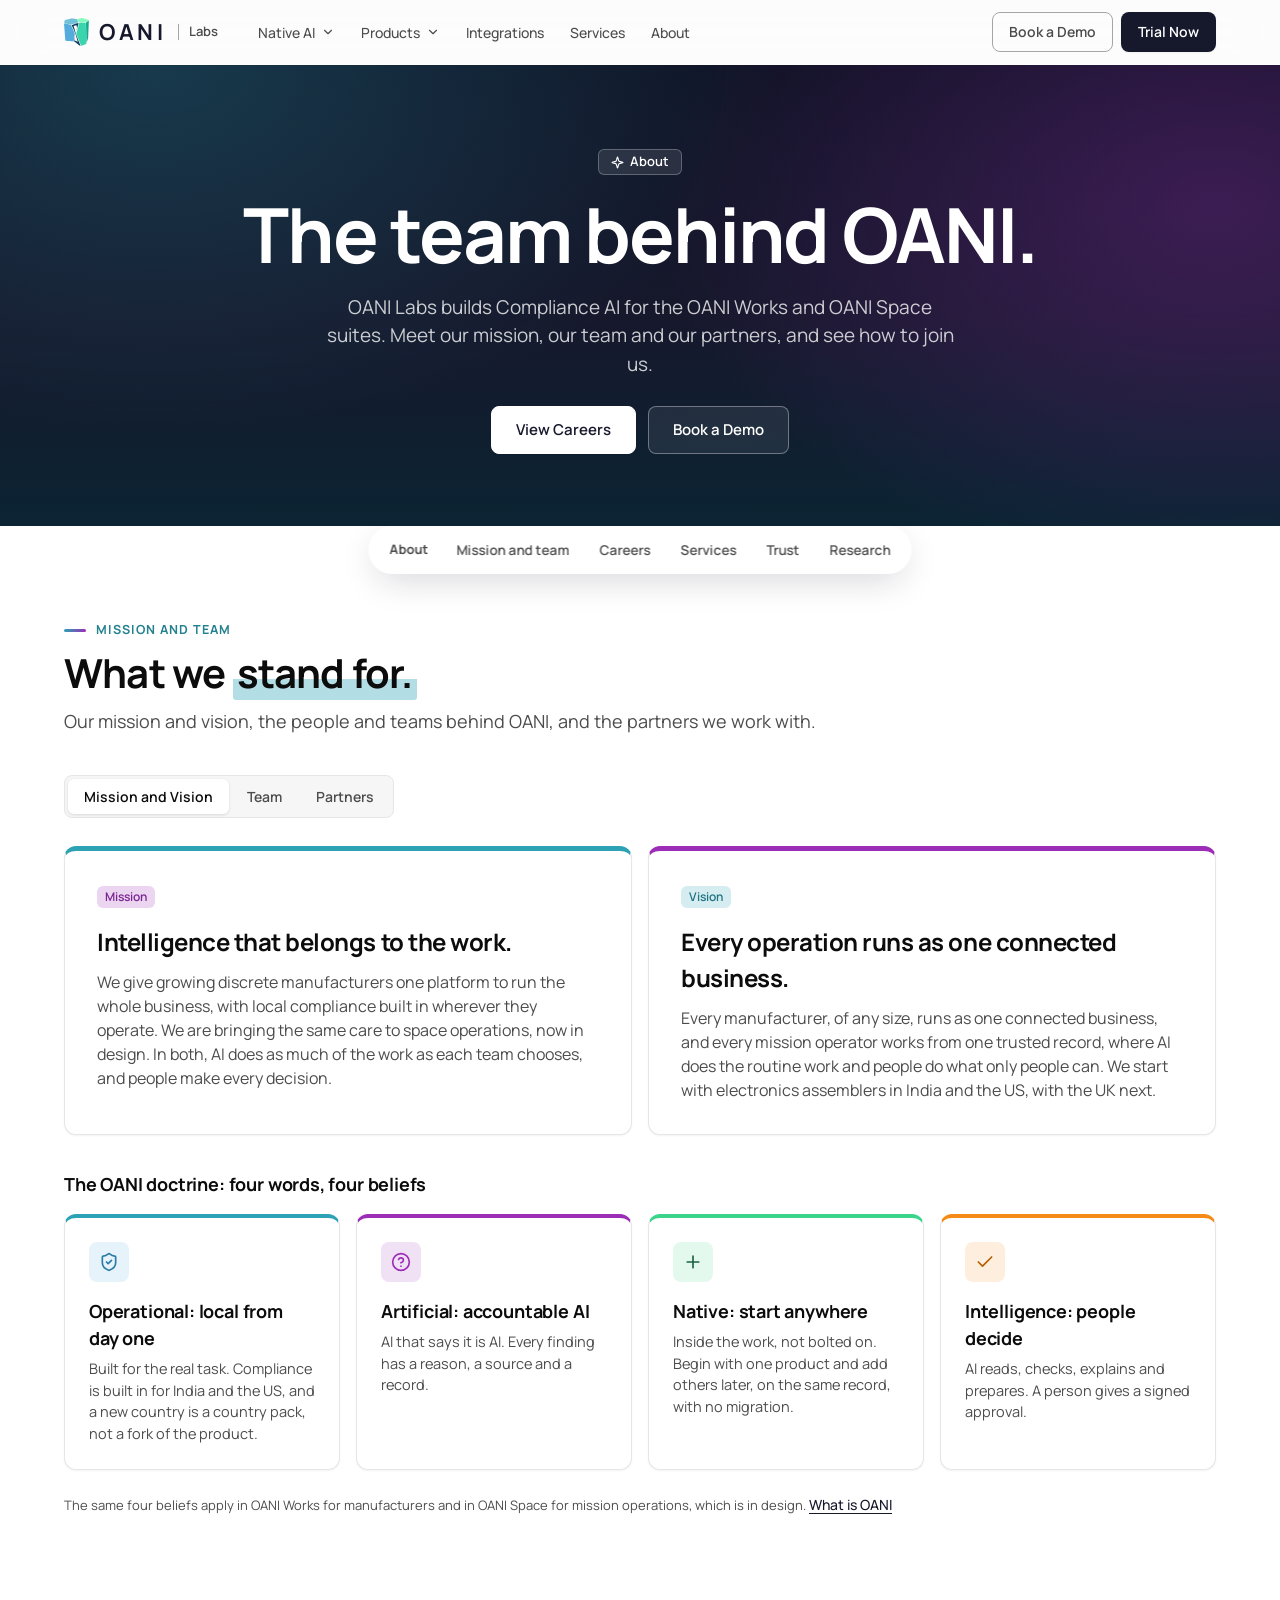
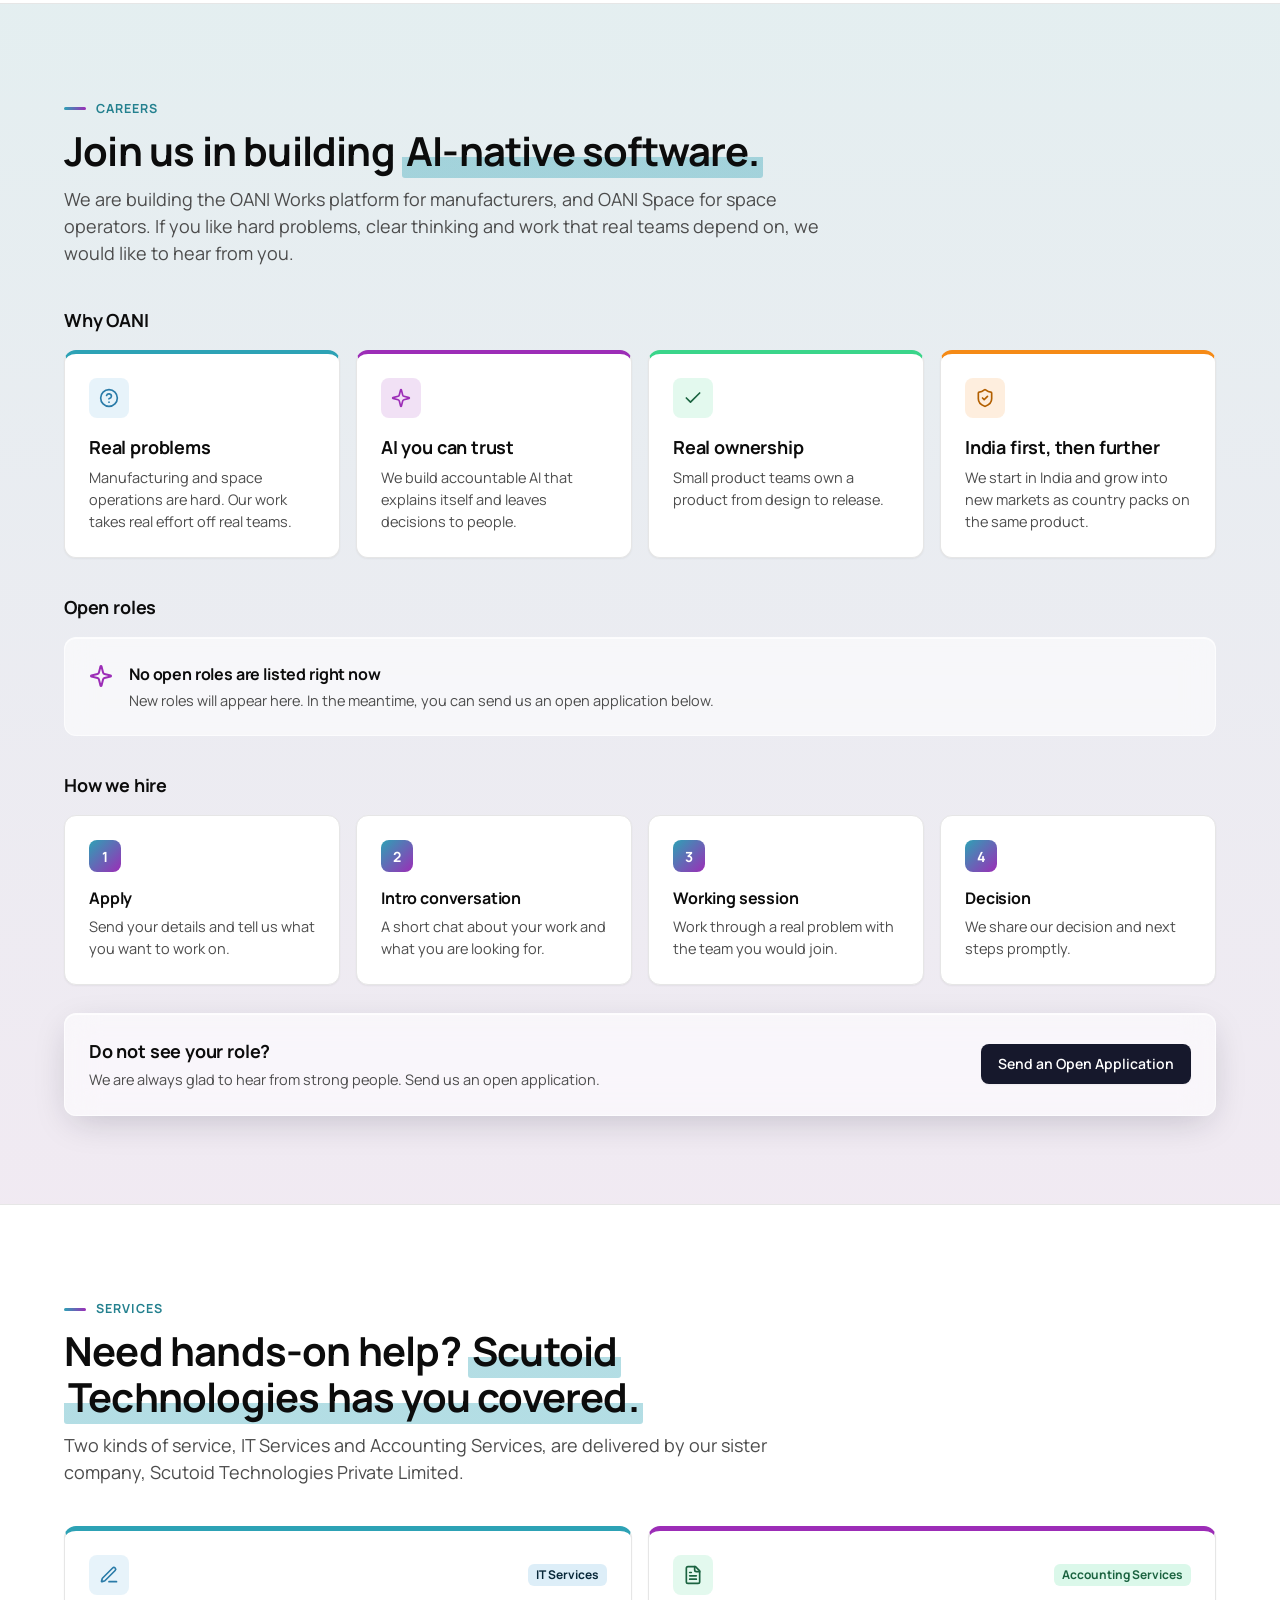
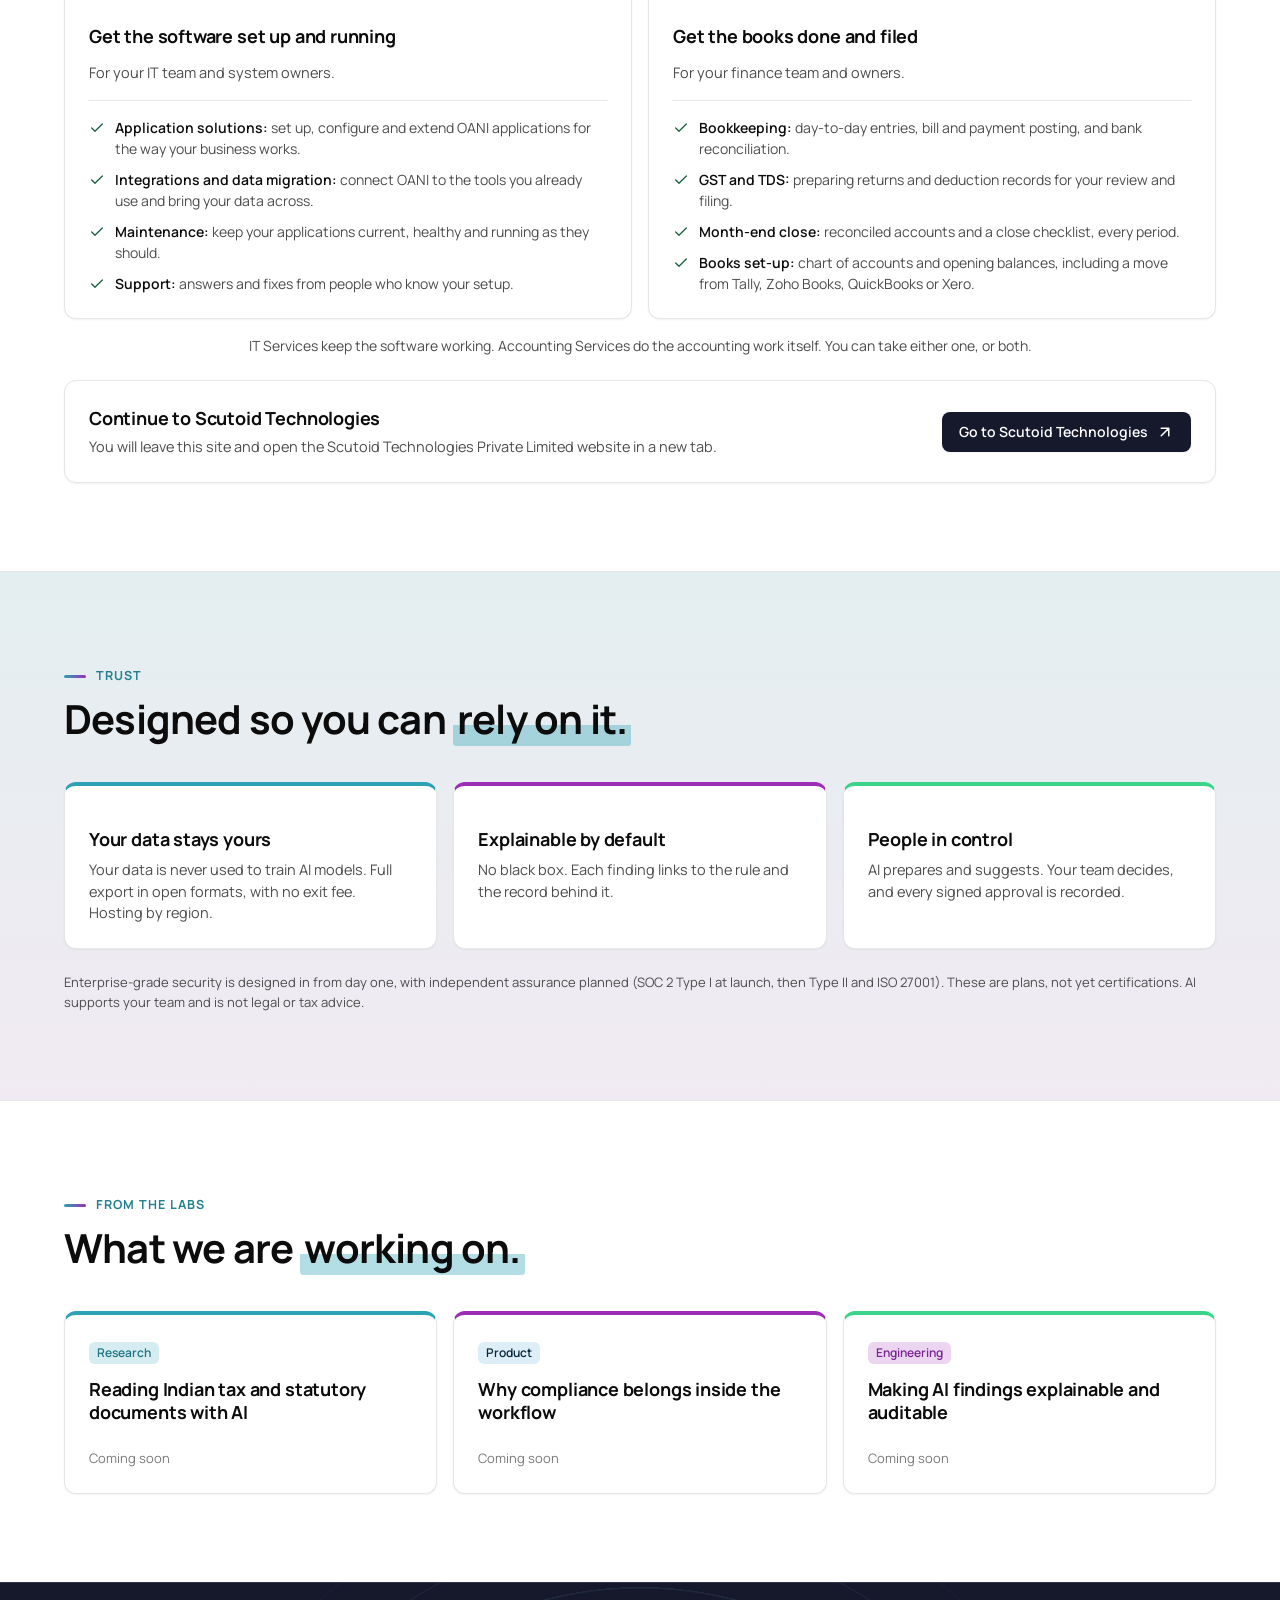
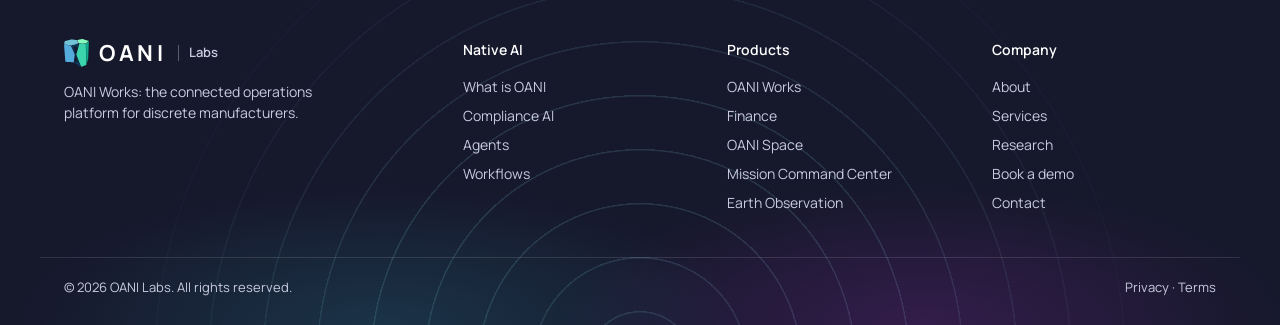
==== commit 66848fee: "Rebrand to OANI; add the "What is OANI" glass drawer and the OANI doctrine - Visible Scutoid text is" ====
--- a/about.html
+++ b/about.html
@@ -3,8 +3,8 @@
 <head>
 <meta charset="utf-8">
 <meta name="viewport" content="width=device-width, initial-scale=1">
-<title>About — Scutoid AI Labs</title>
-<meta name="description" content="Scutoid AI Labs builds Compliance AI: Scutoid Works is the connected operations platform for discrete manufacturers: Inventory, Procurement, PLM, MES, Quality, Project Management and Finance on one record, with six Scutoid Agents.">
+<title>About OANI Labs</title>
+<meta name="description" content="OANI Labs builds Operational Artificial Native Intelligence for factories and space. OANI Works is the connected operations platform for discrete manufacturers: Inventory, Procurement, PLM, MES, Quality, Project Management and Finance on one record, with six OANI Agents.">
 <link rel="icon" href="assets/Scutoid_Favicon.ico">
 <link rel="preconnect" href="https://fonts.googleapis.com">
 <link rel="preconnect" href="https://fonts.gstatic.com" crossorigin>
@@ -39,17 +39,18 @@
 
 <header class="nav" id="nav">
   <div class="wrap nav-in">
-    <a class="logo" href="index.html" aria-label="Scutoid AI Labs home">
-      <img class="logo-light" src="assets/Scutoid_Logo_Light_2.png" alt="Scutoid" height="28">
-      <img class="logo-dark" src="assets/Scutoid_Logo_Dark_2.png" alt="" height="28">
-      <span class="logo-tag">AI Labs</span>
+    <a class="logo" href="index.html" aria-label="OANI Labs home">
+      <img class="logo-mark" src="assets/Scutoid_Mark_Vector.svg" alt="" width="25" height="28">
+      <span class="logo-word">OANI</span>
+      <span class="logo-tag">Labs</span>
     </a>
     <nav class="menu" id="menu" aria-label="Primary">
       <div class="has-mega">
         <button class="menu-btn" aria-expanded="false">Native AI <svg class="i"><use href="#i-chev"/></svg></button>
         <div class="mega">
           <div class="wrap mega-in">
-            <a class="mega-title" href="index.html#top"><b>Native AI</b><span>Compliance AI, agents and custom workflows built into every Scutoid product.</span></a>
+            <a class="mega-title" href="index.html#top"><b>Native AI</b><span>Compliance AI, agents and custom workflows built into every OANI product.</span></a>
+            <a href="index.html#oani"><b>What is OANI</b><span>Four words, four promises.</span></a>
             <a href="index.html#capabilities"><b>Compliance AI</b><span>Read, check, explain and prepare.</span></a>
             <a href="index.html#agents"><b>Agents</b><span>One job each, with a full trail.</span></a>
             <a href="index.html#workflows"><b>Custom workflows</b><span>Describe it. AI builds it.</span></a>
@@ -62,7 +63,7 @@
         <div class="mega">
           <div class="wrap mega-in mega-products">
             <div class="mega-group">
-              <h6><a href="products.html?suite=works">Scutoid Works</a></h6>
+              <h6><a href="products.html?suite=works">OANI Works</a></h6>
               <a href="products.html?suite=works&p=inv"><b>Inventory</b><span>Stock, planning and despatch.</span></a>
               <a href="products.html?suite=works&p=pro"><b>Procurement</b><span>Buy the right parts on time.</span></a>
               <a href="products.html?suite=works&p=plm"><b>PLM</b><span>Design and change.</span></a>
@@ -72,7 +73,7 @@
               <a href="products.html?suite=works&p=fin"><b>Finance</b><span>Accounting and finance for makers.</span></a>
             </div>
             <div class="mega-group space">
-              <h6><a href="products.html?suite=space">Scutoid Space</a></h6>
+              <h6><a href="products.html?suite=space">OANI Space</a></h6>
               <a href="products.html?suite=space&p=mcc"><b>Mission Command Center</b><span>Plan, command and monitor missions.</span></a>
               <a href="products.html?suite=space&p=eo"><b>Earth Observation</b><span>Turn imagery and data into decisions.</span></a>
             </div>
@@ -95,8 +96,8 @@
 <section class="phero hero-dark" id="about-top">
   <div class="wrap phero-in">
     <span class="badge purple"><svg class="i"><use href="#i-sparkles"/></svg>About</span>
-    <h1>The team behind Scutoid’s AI.</h1>
-    <p class="lead">Scutoid AI Labs builds Compliance AI for the Scutoid Works and Scutoid Space suites. Meet our mission, our team and our partners, and see how to join us.</p>
+    <h1>The team behind OANI.</h1>
+    <p class="lead">OANI Labs builds Compliance AI for the OANI Works and OANI Space suites. Meet our mission, our team and our partners, and see how to join us.</p>
     <div class="actions">
       <a class="btn btn-t1 lg" href="#careers">View Careers</a>
       <a class="btn btn-t2 lg" href="index.html#early-access">Book a Demo</a>
@@ -124,7 +125,7 @@
     <div class="head">
       <p class="label">Mission and team</p>
       <h2>What we <mark class="hl">stand for.</mark></h2>
-      <p class="sub">Our mission and vision, the people and teams behind Scutoid, and the partners we work with.</p>
+      <p class="sub">Our mission and vision, the people and teams behind OANI, and the partners we work with.</p>
     </div>
     <div class="seg about-tabs" role="tablist" aria-label="About">
       <button role="tab" aria-selected="true" data-about-btn="mission">Mission and Vision</button>
@@ -134,29 +135,30 @@
 
     <div class="about-pane" id="about-mission">
       <div class="grid2">
-        <article class="card pad big"><span class="badge purple">Mission</span><h3>One connected platform, with AI as much as each team chooses.</h3><p>We give growing discrete manufacturers one platform to run the whole business, with local compliance built in wherever they operate. AI does as much of the work as each team chooses, and people make every decision.</p></article>
-        <article class="card pad big"><span class="badge teal">Vision</span><h3>Every manufacturer runs as one connected business.</h3><p>Every manufacturer, of any size, runs as one connected business, where AI does the routine work and people do what only people can. We start with electronics assemblers in India and the US, with the UK next.</p></article>
-      </div>
-      <h3 class="sub-h">What we believe</h3>
+        <article class="card pad big"><span class="badge purple">Mission</span><h3>Intelligence that belongs to the work.</h3><p>We give growing discrete manufacturers one platform to run the whole business, with local compliance built in wherever they operate. We are bringing the same care to space operations, now in design. In both, AI does as much of the work as each team chooses, and people make every decision.</p></article>
+        <article class="card pad big"><span class="badge teal">Vision</span><h3>Every operation runs as one connected business.</h3><p>Every manufacturer, of any size, runs as one connected business, and every mission operator works from one trusted record, where AI does the routine work and people do what only people can. We start with electronics assemblers in India and the US, with the UK next.</p></article>
+      </div>
+      <h3 class="sub-h">The OANI doctrine: four words, four beliefs</h3>
       <div class="grid4">
-        <article class="card pad"><div class="tile purple"><svg class="i"><use href="#i-help"/></svg></div><h3>Accountable AI</h3><p>Every AI finding has a reason, a source and a record.</p></article>
-        <article class="card pad"><div class="tile green"><svg class="i"><use href="#i-check"/></svg></div><h3>People decide</h3><p>AI prepares. A person gives a signed approval.</p></article>
-        <article class="card pad"><div class="tile blue"><svg class="i"><use href="#i-plus"/></svg></div><h3>Start anywhere</h3><p>Begin with one product and add others later, with no migration.</p></article>
-        <article class="card pad"><div class="tile orange"><svg class="i"><use href="#i-shield"/></svg></div><h3>One product, local by pack</h3><p>Compliance is built in for India and the US. A new country is a country pack, not a fork of the product.</p></article>
-      </div>
+        <article class="card pad"><div class="tile blue"><svg class="i"><use href="#i-shield"/></svg></div><h3>Operational: local from day one</h3><p>Built for the real task. Compliance is built in for India and the US, and a new country is a country pack, not a fork of the product.</p></article>
+        <article class="card pad"><div class="tile purple"><svg class="i"><use href="#i-help"/></svg></div><h3>Artificial: accountable AI</h3><p>AI that says it is AI. Every finding has a reason, a source and a record.</p></article>
+        <article class="card pad"><div class="tile green"><svg class="i"><use href="#i-plus"/></svg></div><h3>Native: start anywhere</h3><p>Inside the work, not bolted on. Begin with one product and add others later, on the same record, with no migration.</p></article>
+        <article class="card pad"><div class="tile orange"><svg class="i"><use href="#i-check"/></svg></div><h3>Intelligence: people decide</h3><p>AI reads, checks, explains and prepares. A person gives a signed approval.</p></article>
+      </div>
+      <p class="note">The same four beliefs apply in OANI Works for manufacturers and in OANI Space for mission operations, which is in design. <a class="inline" href="index.html#oani">What is OANI</a></p>
     </div>
 
     <div class="about-pane" id="about-team" hidden>
       <div class="card pad lead-card">
         <div class="avatar">V</div>
-        <div><h3>Vijay</h3><p class="role">Owner and chief product owner</p><p>Sets the direction for every product in Scutoid Works and signs off each product requirement.</p></div>
+        <div><h3>Vijay</h3><p class="role">Owner and chief product owner</p><p>Sets the direction for every product in OANI Works and signs off each product requirement.</p></div>
       </div>
       <h3 class="sub-h">How we are organised</h3>
       <div class="grid4">
         <article class="card pad"><h3>Product teams</h3><p>Teams for the seven products: Inventory, Procurement, PLM, MES, Quality, Project Management and Finance. Each owns its product from design to release.</p></article>
         <article class="card pad"><h3>Platform team</h3><p>Builds the shared foundation: quoting, the audit trail, approvals, documents, country packs and data isolation.</p></article>
-        <article class="card pad"><h3>AI Labs</h3><p>Builds the six Scutoid Agents and the Assisted and Delegated AI that runs across the suite.</p></article>
-        <article class="card pad"><h3>Scutoid Space</h3><p>Mission Command Center and Earth Observation, now in design.</p></article>
+        <article class="card pad"><h3>AI Labs</h3><p>Builds the six OANI Agents and the Assisted and Delegated AI that runs across the suite.</p></article>
+        <article class="card pad"><h3>OANI Space</h3><p>Mission Command Center and Earth Observation, now in design.</p></article>
       </div>
       <p class="note">Team photos and bios will be added here.</p>
     </div>
@@ -169,7 +171,7 @@
       </div>
       <div class="card pad partner-cta">
         <div><h3>Want to partner with us?</h3><p>Tell us about your business and how you work with manufacturers.</p></div>
-        <a class="btn t1" href="mailto:hello@scutoid.ai?subject=Partnering%20with%20Scutoid">Become a Partner</a>
+        <a class="btn t1" href="mailto:hello@scutoid.ai?subject=Partnering%20with%20OANI">Become a Partner</a>
       </div>
     </div>
   </div>
@@ -182,10 +184,10 @@
     <div class="head">
       <p class="label">Careers</p>
       <h2>Join us in building <mark class="hl">AI-native software.</mark></h2>
-      <p class="sub">We are building the Scutoid Works platform for manufacturers, and Scutoid Space for space operators. If you like hard problems, clear thinking and work that real teams depend on, we would like to hear from you.</p>
-    </div>
-
-    <h3 class="sub-h" style="margin-top:0">Why Scutoid</h3>
+      <p class="sub">We are building the OANI Works platform for manufacturers, and OANI Space for space operators. If you like hard problems, clear thinking and work that real teams depend on, we would like to hear from you.</p>
+    </div>
+
+    <h3 class="sub-h" style="margin-top:0">Why OANI</h3>
     <div class="grid4">
       <article class="card pad"><div class="tile blue"><svg class="i"><use href="#i-help"/></svg></div><h3>Real problems</h3><p>Manufacturing and space operations are hard. Our work takes real effort off real teams.</p></article>
       <article class="card pad"><div class="tile purple"><svg class="i"><use href="#i-sparkles"/></svg></div><h3>AI you can trust</h3><p>We build accountable AI that explains itself and leaves decisions to people.</p></article>
@@ -225,8 +227,8 @@
         <h3>Get the software set up and running</h3>
         <p class="svc-for">For your IT team and system owners.</p>
         <ul class="svc-list">
-          <li><svg class="i"><use href="#i-check"/></svg><span><b>Application solutions:</b> set up, configure and extend Scutoid applications for the way your business works.</span></li>
-          <li><svg class="i"><use href="#i-check"/></svg><span><b>Integrations and data migration:</b> connect Scutoid to the tools you already use and bring your data across.</span></li>
+          <li><svg class="i"><use href="#i-check"/></svg><span><b>Application solutions:</b> set up, configure and extend OANI applications for the way your business works.</span></li>
+          <li><svg class="i"><use href="#i-check"/></svg><span><b>Integrations and data migration:</b> connect OANI to the tools you already use and bring your data across.</span></li>
           <li><svg class="i"><use href="#i-check"/></svg><span><b>Maintenance:</b> keep your applications current, healthy and running as they should.</span></li>
           <li><svg class="i"><use href="#i-check"/></svg><span><b>Support:</b> answers and fixes from people who know your setup.</span></li>
         </ul>
@@ -252,7 +254,7 @@
 </section>
 
 <dialog class="dlg" id="svcDlg" aria-labelledby="svcTitle">
-  <h3 id="svcTitle">Leave Scutoid AI Labs?</h3>
+  <h3 id="svcTitle">Leave OANI Labs?</h3>
   <p>You are going to the website of Scutoid Technologies Private Limited, which provides IT Services and Accounting Services.</p>
   <p class="dlg-note" id="svcNote" hidden>The Scutoid Technologies link has not been set up yet.</p>
   <div class="dlg-act"><button class="btn t4" type="button" id="svcCancel">Cancel</button><button class="btn t1" type="button" id="svcGo">Continue</button></div>
@@ -297,14 +299,14 @@
 <footer class="footer" id="contact">
   <div class="wrap foot-grid">
     <div>
-      <a class="logo" href="index.html"><img src="assets/Scutoid_Logo_Dark_2.png" alt="Scutoid" height="28"><span class="logo-tag">AI Labs</span></a>
-      <p class="foot-note">Scutoid Works: the connected operations platform for discrete manufacturers.</p>
-    </div>
-    <div><h5>Native AI</h5><a href="index.html#capabilities">Compliance AI</a><a href="index.html#agents">Agents</a><a href="index.html#workflows">Workflows</a></div>
-    <div><h5>Products</h5><a href="products.html?suite=works">Scutoid Works</a><a href="products.html?suite=works&p=fin">Finance</a><a href="products.html?suite=space">Scutoid Space</a><a href="products.html?suite=space&p=mcc">Mission Command Center</a><a href="products.html?suite=space&p=eo">Earth Observation</a></div>
+      <a class="logo" href="index.html" aria-label="OANI Labs home"><img class="logo-mark" src="assets/Scutoid_Mark_Vector.svg" alt="" width="25" height="28"><span class="logo-word">OANI</span><span class="logo-tag">Labs</span></a>
+      <p class="foot-note">OANI Works: the connected operations platform for discrete manufacturers.</p>
+    </div>
+    <div><h5>Native AI</h5><a href="index.html#oani">What is OANI</a><a href="index.html#capabilities">Compliance AI</a><a href="index.html#agents">Agents</a><a href="index.html#workflows">Workflows</a></div>
+    <div><h5>Products</h5><a href="products.html?suite=works">OANI Works</a><a href="products.html?suite=works&p=fin">Finance</a><a href="products.html?suite=space">OANI Space</a><a href="products.html?suite=space&p=mcc">Mission Command Center</a><a href="products.html?suite=space&p=eo">Earth Observation</a></div>
     <div><h5>Company</h5><a href="about.html">About</a><a href="about.html#services">Services</a><a href="about.html#research">Research</a><a href="index.html#early-access">Book a demo</a><a href="mailto:hello@scutoid.ai">Contact</a></div>
   </div>
-  <div class="wrap foot-base"><span>© 2026 Scutoid AI Labs. All rights reserved.</span><span>Privacy · Terms</span></div>
+  <div class="wrap foot-base"><span>© 2026 OANI Labs. All rights reserved.</span><span>Privacy · Terms</span></div>
 </footer>
 <script src="site.js"></script>
 <script src="about.js"></script>
--- a/styles.css
+++ b/styles.css
@@ -1,4 +1,4 @@
-/* Scutoid design system tokens — from Application Guidelines (STYLE_GUIDE v2.0.2, color-tokens.md) */
+/* OANI design system tokens — from Application Guidelines (STYLE_GUIDE v2.0.2, color-tokens.md) */
 :root,.app{
   --brand:#2DA2B5; --brand-dark:#24818F; --brand-light:#81C7D3; --brand-fg:#0C0C0C;
   --bg:#F6F6F6; --card:#FFFFFF; --fg:#0C0C0C; --muted-fg:#4C4C4C; --subtle:#797978; --icon:#4C4C4C;
@@ -342,13 +342,10 @@
 }
 @media(prefers-reduced-motion:reduce){*{transition:none!important;scroll-behavior:auto!important}}
 
-/* ---------- Page theme (light by default; Scutoid Space turns the page dark) ---------- */
+/* ---------- Page theme (light by default; OANI Space turns the page dark) ---------- */
 html{color-scheme:light}
 html[data-theme=dark]{color-scheme:dark}
 body,.nav,.section,.hero,.card,.strip,.mega{transition:background-color .35s ease,color .35s ease,border-color .35s ease}
-.logo-dark{display:none}
-html[data-theme=dark] .logo-light{display:none}
-html[data-theme=dark] .logo-dark{display:block}
 html[data-theme=dark] .logo-tag{color:#A5A5A5;border-color:#4C4C4C}
 html[data-theme=dark] .hero{background:radial-gradient(900px 420px at 50% -10%,color-mix(in srgb,var(--brand) 22%,transparent),transparent 70%),var(--bg)}
 html[data-theme=dark] .section:not(.alt):not(.navy){background:var(--bg)}
@@ -362,7 +359,7 @@
 html[data-theme=dark] .t4:hover{border-color:#A5A5A5}
 html[data-theme=dark] .frame{box-shadow:0 24px 70px -20px color-mix(in srgb,var(--brand) 45%,transparent)}
 
-/* ---------- Products: mega menu, suite tabs, Scutoid Space ---------- */
+/* ---------- Products: mega menu, suite tabs, OANI Space ---------- */
 .mega-products{grid-template-columns:1fr 1.6fr 1fr}
 .mega-products .mega-group{display:flex;flex-direction:column;gap:2px;padding:0 8px;border-left:1px solid var(--border)}
 .mega-products .mega-group h6{font-size:13px;font-weight:600;color:var(--muted-fg);padding:0 14px 6px}
@@ -527,8 +524,6 @@
 .vs-body.two{grid-template-columns:1fr 1.2fr}
 .vs-card{background:var(--card);border:1px solid var(--border);border-radius:12px;padding:16px;box-shadow:var(--shadow-xs);align-self:start}
 .vs-card h5{font-size:15px;font-weight:700;margin-bottom:10px;display:flex;gap:8px;align-items:center;justify-content:space-between}
-.rv{opacity:0;transform:translateY(8px);transition:opacity .4s,transform .4s}
-.rv.on{opacity:1;transform:none}
 .msg{max-width:92%;padding:10px 14px;border-radius:12px;font-size:14px;line-height:1.45}
 .msg.me{background:var(--primary);color:var(--primary-fg);margin-left:auto;border-bottom-right-radius:4px}
 .msg.ai{background:var(--card);border:1px solid var(--border);border-bottom-left-radius:4px;display:flex;gap:10px}
@@ -610,7 +605,7 @@
 
 /* =====================================================================
    Liquid glass + floating secondary navigation (Anaplan-inspired layer)
-   Built on the Scutoid tokens; solid fallbacks where blur is unsupported.
+   Built on the OANI tokens; solid fallbacks where blur is unsupported.
    ===================================================================== */
 :root{
   --glass-bg:color-mix(in srgb,var(--card) 58%,transparent);
@@ -809,7 +804,7 @@
 .menu-split{display:inline-flex;align-items:center;border-radius:8px}
 .menu-split:hover,.has-mega.open .menu-split{background:var(--accent)}
 .menu>.has-mega .menu-link{display:inline-flex;align-items:center;font-size:14px;font-weight:500;color:var(--muted-fg);padding:8px 2px 8px 12px;border-radius:8px 0 0 8px}
-.menu>.has-mega .menu-btn{padding:8px 10px 8px 4px;border-radius:0 8px 8px 0;background:none}
+.menu>.has-mega .menu-btn{padding:8px 12px;border-radius:8px;background:none}
 .menu-split:hover .menu-link,.menu-split:hover .menu-btn,.has-mega.open .menu-link{color:var(--fg)}
 .has-mega.open .menu-btn,.menu-btn:hover{background:none}
 .mega-in{grid-template-columns:repeat(4,1fr)}
@@ -904,7 +899,6 @@
 .story-kicker{display:flex;gap:10px;align-items:center;justify-content:center;font-size:15px;font-weight:700;margin:0 0 16px}
 .story-kicker.mid{margin-top:56px}
 .story .walk{max-width:1080px;margin-inline:auto}
-.story .walk-steps em{font-size:13.5px;line-height:1.5}
 .story .walk-screen{background:var(--card);box-shadow:0 30px 70px -28px rgb(22 24 44/.4),0 0 0 8px color-mix(in srgb,var(--card) 60%,transparent)}
 .story .walk .caption{text-align:center}
 .story-ends .card{display:flex;flex-direction:column}
@@ -912,52 +906,11 @@
 .story-vows{margin-top:28px}
 /* illustrated scenes */
 .story .walk-screen .vid-stage{height:auto;aspect-ratio:2/1;background:color-mix(in srgb,var(--brand) 8%,var(--card))}
-.vs.art{padding:0;gap:0;display:block}
-.vs.art svg{position:absolute;inset:0;width:100%;height:100%;display:block}
-.vs.art text{font-family:inherit;font-weight:600;fill:var(--fg)}
-.vs.art .t-m{fill:var(--muted-fg);font-weight:500}
-.vs.art .t-w{fill:#fff}
-.art-cap{position:absolute;left:0;right:0;bottom:0;margin:0;padding:22px 18px 10px;font-size:14px;font-weight:600;color:var(--fg);text-align:center;background:linear-gradient(0deg,color-mix(in srgb,var(--card) 92%,transparent) 55%,transparent)}
-.art .sky{fill:var(--brand);fill-opacity:.07}
-.art .sun{fill:var(--purple);fill-opacity:.12}
-.art .hill{fill:var(--brand);fill-opacity:.14;stroke:var(--brand);stroke-opacity:.3;stroke-width:1.5}
-.art .ground{fill:var(--brand);fill-opacity:.2}
-.art .ink{fill:var(--primary)}
-.art .paper{fill:var(--card);stroke:var(--border);stroke-width:1.5}
-.art .line{fill:var(--muted)}
-.art .bubble{fill:var(--card);stroke:var(--outline-border);stroke-width:1.5}
-.art .beam{fill:none;stroke:var(--purple);stroke-width:2.5;stroke-dasharray:3 9;stroke-linecap:round;animation:artFlow 1.6s linear infinite}
-.art .crate{fill:var(--brand-light);stroke:var(--brand-dark);stroke-width:2}
-.art .shelf{fill:none;stroke:var(--brand-dark);stroke-opacity:.55;stroke-width:3}
-.art .ok-c{fill:var(--green)}
-.art .warn-c{fill:var(--orange)}
-.art .tick{fill:none;stroke:#fff;stroke-width:3.5;stroke-linecap:round;stroke-linejoin:round}
-.art .pill{fill:var(--card);stroke:var(--border);stroke-width:1.5}
-.art .link{fill:none;stroke:var(--brand);stroke-width:2.5;stroke-dasharray:4 7;stroke-linecap:round}
-.art .gem-glow{fill:var(--purple);fill-opacity:.16;transform-box:fill-box;transform-origin:center;animation:artPulse 2.6s ease-in-out infinite}
-.art .g1{fill:var(--brand-light)}.art .g2{fill:var(--brand)}.art .g3{fill:var(--brand-dark)}
-.art .decide{fill:var(--card);stroke:var(--purple);stroke-width:2.5}
-.art .btn-p{fill:var(--primary)}
-.art .btn-g{fill:none;stroke:var(--outline-border);stroke-width:1.5}
-.art .arm{fill:none;stroke:var(--primary);stroke-width:14;stroke-linecap:round}
-@keyframes artFlow{to{stroke-dashoffset:-12}}
-@keyframes artPulse{50%{transform:scale(1.22);fill-opacity:.06}}
-@media(prefers-reduced-motion:reduce){.art .beam,.art .gem-glow{animation:none}}
 @media(max-width:860px){.story{padding:64px 0}.story .walk-screen .vid-stage{height:auto;aspect-ratio:2/1}}
 
 /* ---------- Walkthrough: no side list; story lines are comments inside the video ---------- */
 .story .walk{max-width:860px}
 .story .walk-screen{position:relative}
-.story .walk-steps{position:absolute;top:10px;right:10px;z-index:5;display:flex;flex-direction:row;gap:6px;overflow:visible;margin:0;padding:0}
-.story .walk-steps li{flex:0 0 auto;display:block}
-.story .walk-steps button{width:28px;height:28px;padding:0;border-radius:50%;display:grid;place-items:center;grid-template-columns:none;background:color-mix(in srgb,var(--card) 88%,transparent);-webkit-backdrop-filter:blur(8px);backdrop-filter:blur(8px);box-shadow:var(--shadow-xs)}
-.story .walk-steps button b{width:auto;height:auto;background:none;font-size:12px;color:inherit}
-.story .walk-steps button[aria-current=true],.story .walk-steps button.done{border-color:var(--primary);background:var(--primary);color:var(--primary-fg)}
-.story .walk-steps button[aria-current=true] b,.story .walk-steps button.done b{background:none}
-.story .walk-steps .bar{display:none}
-.art-cap{left:50%;right:auto;bottom:12px;transform:translateX(-50%);width:min(88%,640px);padding:10px 16px;border-radius:14px;background:color-mix(in srgb,var(--card) 94%,transparent);border:1px solid var(--border);box-shadow:var(--shadow-xs);-webkit-backdrop-filter:blur(8px);backdrop-filter:blur(8px);font-size:14px;line-height:1.4;font-weight:600}
-.art-cap::before{content:"";position:absolute;left:24px;top:-7px;width:12px;height:12px;background:inherit;border-left:1px solid var(--border);border-top:1px solid var(--border);transform:rotate(45deg)}
-@media(max-width:860px){.story .walk-steps{top:6px;right:6px}.art-cap{font-size:12.5px;padding:8px 12px;bottom:8px}}
 
 /* ---------- Home hero: dark artwork, glass event cards (after the beam.ai finance hero pattern) ---------- */
 :root .hero.hero-dark{background:radial-gradient(900px 520px at 12% 0%,rgba(45,162,181,.28),transparent 70%),radial-gradient(800px 520px at 95% 30%,rgba(156,45,183,.30),transparent 70%),linear-gradient(180deg,#0f1224 0%,#16182C 55%,#0b2433 100%);color:#fff;padding:72px 0 0;border-bottom:0}
@@ -1022,21 +975,11 @@
 .story-text .sub{margin-bottom:18px}
 .story .story-walk{max-width:none;margin:0}
 .story .walk-screen{background:transparent;border:0;box-shadow:none;border-radius:0}
-.story .walk-screen .vid-stage{aspect-ratio:16/8.6;background:transparent;overflow:hidden;position:relative}
-.story .vs.art{inset:auto;left:6%;top:50%;width:88%;aspect-ratio:2/1;height:auto;padding:0;display:block;opacity:.4;visibility:visible;
-  border:1px solid var(--border);border-radius:14px;overflow:hidden;background:var(--card);box-shadow:0 22px 50px -24px rgb(22 24 44/.45);
-  transform:translate(calc(var(--d,0) * 92%),-50%) scale(.9);
-  transition:transform .9s cubic-bezier(.22,.7,.2,1),opacity .6s ease}
-.story .vs.art.on{opacity:1;transform:translate(0,-50%) scale(1)}
-.story .vs.art[style*="--d: 2"],.story .vs.art[style*="--d: 3"],.story .vs.art[style*="--d: -2"],.story .vs.art[style*="--d: -3"]{opacity:0}
-.story .walk-steps{top:6px;right:8px}
 .story .walk .caption{text-align:left;margin-top:8px}
-.story .art-cap{font-size:13px;padding:8px 14px;bottom:8px;width:min(92%,560px)}
 @media(max-width:900px){
   .story-split{grid-template-columns:1fr;gap:24px}
   .story .walk .caption{text-align:center}
 }
-@media(prefers-reduced-motion:reduce){.story .vs.art{transition:none}}
 
 .story-lead{font-size:clamp(20px,2vw,26px);line-height:1.35;font-weight:600;letter-spacing:-.01em;color:var(--fg);margin-bottom:20px}
 
@@ -1131,3 +1074,438 @@
 .login-body.home .login-card h1{background:linear-gradient(90deg,var(--fg),var(--brand-dark));-webkit-background-clip:text;background-clip:text;color:transparent;-webkit-text-fill-color:transparent}
 @media(prefers-reduced-motion:reduce){.inner .section .card.pad{transition:none}}
 .login-body.home .login-card h1{padding-bottom:.14em;line-height:1.2}
+
+/* ---------- Hero story: seven stages in the same space ---------- */
+.hero-cards{display:block;max-width:420px;margin-left:auto;width:100%}
+.hc-rail{display:flex;gap:4px;margin-bottom:12px}
+.hc-rail span{flex:1;text-align:center;font-size:11px;font-weight:700;padding:5px 0;border-radius:999px;background:rgba(255,255,255,.08);color:rgba(255,255,255,.55);transition:background .4s,color .4s}
+.hc-rail span.done{background:rgba(129,199,211,.22);color:#BFE6EE}
+.hc-rail span.on{background:#fff;color:var(--navy)}
+.hc-feed{position:relative;height:328px;overflow:hidden;-webkit-mask-image:linear-gradient(180deg,transparent 0,#000 16%);mask-image:linear-gradient(180deg,transparent 0,#000 16%)}
+.hero-cards .hc{position:absolute;left:0;right:0;bottom:0;height:76px;padding:0 16px;gap:14px;opacity:var(--o,0);transform:translateY(calc(var(--k,-1) * -84px));transition:transform .8s cubic-bezier(.22,.7,.2,1),opacity .8s ease}
+.hc em{display:block;font-style:normal;font-size:10.5px;font-weight:700;letter-spacing:.1em;text-transform:uppercase;color:#81C7D3;margin-bottom:1px}
+.hc b{font-size:15px;line-height:1.25}
+.hc small{display:block;font-size:12.5px;line-height:1.3}
+.hc-ic.blue{background:rgba(84,172,221,.28);color:#A8D6F2}
+.hc-ic.teal{background:rgba(45,162,181,.3);color:#8FD8E6}
+.hc-cap{margin-top:10px}
+@media(max-width:900px){.hero-cards{max-width:none}}
+@media(prefers-reduced-motion:reduce){.hero-cards .hc{transition:none}}
+
+/* ---------- Hover fix: the glass glint sits behind the text, labels get a real highlight ---------- */
+.glass,.subnav .subnav-in,.nav{isolation:isolate}
+.glass::after,.subnav .subnav-in::after,.nav::after{z-index:-1}
+.sn-products button:hover,.sn-secs button:hover{background:color-mix(in srgb,var(--brand) 16%,transparent);color:var(--fg)}
+.sn-products button[aria-current=true]:hover{background:var(--primary);color:var(--primary-fg)}
+.sn-secs button[aria-current=true]:hover{background:color-mix(in srgb,var(--primary) 18%,transparent)}
+.menu>a:hover,.menu-btn:hover,.menu-split:hover,.has-mega.open .menu-btn,.has-mega.open .menu-split{background:color-mix(in srgb,var(--brand) 14%,transparent);color:var(--fg)}
+.mega-in>a:hover,.mega-products .mega-group>a:hover,.mega-products .mega-group h6 a:hover{background:color-mix(in srgb,var(--brand) 12%,var(--card));box-shadow:inset 0 0 0 1px color-mix(in srgb,var(--brand) 35%,var(--border))}
+
+/* ---------- Dropdown: unrolls from the top, then the items follow one by one ---------- */
+@media(min-width:1001px){
+  .mega{opacity:0;visibility:hidden;transform:translateY(-8px);clip-path:inset(0 -48px 100% -48px);
+    transition:clip-path .32s cubic-bezier(.4,0,.8,.4),opacity .25s ease,transform .32s ease,visibility 0s linear .32s}
+  .has-mega.open .mega{opacity:1;visibility:visible;transform:none;clip-path:inset(0 -48px -64px -48px);
+    transition:clip-path .6s cubic-bezier(.22,.7,.2,1),opacity .35s ease,transform .6s cubic-bezier(.22,.7,.2,1),visibility 0s}
+  .mega-in>*,.mega-products .mega-group>a,.mega-products .mega-group>h6{opacity:0;transform:translateY(12px);transition:opacity .2s ease,transform .2s ease}
+  .has-mega.open .mega-in>*,.has-mega.open .mega-products .mega-group>a,.has-mega.open .mega-products .mega-group>h6{opacity:1;transform:none;
+    transition:opacity .45s ease,transform .5s cubic-bezier(.22,.7,.2,1);transition-delay:calc(var(--i,0) * 55ms + 160ms)}
+  .mega-in>*:nth-child(1),.mega-group>*:nth-child(1){--i:0}.mega-in>*:nth-child(2),.mega-group>*:nth-child(2){--i:1}
+  .mega-in>*:nth-child(3),.mega-group>*:nth-child(3){--i:2}.mega-in>*:nth-child(4),.mega-group>*:nth-child(4){--i:3}
+  .mega-in>*:nth-child(5),.mega-group>*:nth-child(5){--i:4}.mega-group>*:nth-child(6){--i:5}
+  .mega-group>*:nth-child(7){--i:6}.mega-group>*:nth-child(8){--i:7}.mega-group>*:nth-child(9){--i:8}
+  .mega-products .mega-group.space{--g:4}
+}
+@media(max-width:1000px){.mega,.has-mega.open .mega{clip-path:none;transition:none}.mega-in>*,.mega-group>*{opacity:1;transform:none}}
+@media(prefers-reduced-motion:reduce){.mega,.has-mega.open .mega,.mega-in>*,.mega-group>*{transition:none!important}}
+
+/* ---------- Story: running clock and ring ---------- */
+.story-now{display:flex;align-items:baseline;gap:14px;margin-top:6px}
+.story-now b{font-size:clamp(46px,5.2vw,68px);font-weight:800;letter-spacing:-.04em;line-height:1.1;padding-bottom:.06em;background:linear-gradient(90deg,var(--brand),var(--purple));-webkit-background-clip:text;background-clip:text;color:transparent;-webkit-text-fill-color:transparent;font-variant-numeric:tabular-nums}
+.story-now span{font-size:20px;font-weight:700;color:var(--fg)}
+
+.story-now{flex-wrap:wrap}
+.story-now span{font-size:16px;line-height:1.3}
+
+
+/* ---------- Calm layer and pastel glass tiles (patterns after echo.ai: soft ripples, aurora, tinted glass) ---------- */
+:root{--gl-hi:rgb(255 255 255/.78);--gl-edge:rgb(255 255 255/.85)}
+:root[data-theme=dark]{--gl-hi:rgb(255 255 255/.12);--gl-edge:rgb(255 255 255/.2)}
+
+/* story: soft aurora behind the storyboard, and the step label */
+#story{position:relative;overflow:hidden;isolation:isolate}
+#story::before{content:"";position:absolute;inset:-12% -6%;z-index:-1;pointer-events:none;
+  background:radial-gradient(520px 340px at 80% 20%,color-mix(in srgb,var(--purple) 17%,transparent),transparent 70%),
+    radial-gradient(560px 380px at 18% 88%,color-mix(in srgb,var(--green) 15%,transparent),transparent 70%),
+    radial-gradient(660px 420px at 62% 100%,color-mix(in srgb,var(--brand) 20%,transparent),transparent 70%);
+  filter:blur(28px);animation:auroraDrift 26s ease-in-out infinite alternate}
+@keyframes auroraDrift{to{transform:translate3d(-3%,2.5%,0) scale(1.07)}}
+@media(prefers-reduced-motion:reduce){#story::before{animation:none}}
+.story-step{font-size:12px;font-weight:700;letter-spacing:.16em;text-transform:uppercase;color:var(--brand-dark);margin-bottom:12px;font-variant-numeric:tabular-nums}
+:root[data-theme=dark] .story-step{color:var(--brand-light)}
+
+/* footer: ripple rings rise from below the links */
+.footer{position:relative;overflow:hidden;isolation:isolate}
+.footer::before{content:"";position:absolute;left:50%;bottom:-690px;width:1300px;height:1300px;margin-left:-650px;border-radius:50%;z-index:-1;pointer-events:none;
+  background:repeating-radial-gradient(circle,transparent 0 52px,rgb(129 199 211/.17) 53px 54px);
+  -webkit-mask-image:radial-gradient(circle,#000 0 30%,transparent 58%);mask-image:radial-gradient(circle,#000 0 30%,transparent 58%);
+  animation:ftBreathe 14s ease-in-out infinite}
+.footer::after{content:"";position:absolute;inset:auto 0 0 0;height:260px;z-index:-1;pointer-events:none;
+  background:radial-gradient(520px 200px at 30% 100%,rgb(45 162 181/.2),transparent 70%),radial-gradient(520px 200px at 72% 100%,rgb(156 45 183/.22),transparent 70%)}
+@keyframes ftBreathe{50%{transform:scale(1.07)}}
+@media(prefers-reduced-motion:reduce){.footer::before{animation:none}}
+
+/* pastel glass tiles: a tint in the card's own colour and layered glass shapes in the corner */
+.home .story-ends .card,.home #agents .agent,.home #integrations .int,.home #capabilities .card{--tone:var(--brand);--gs:96px;--gx:24px;--gy:15px;position:relative;overflow:hidden;isolation:isolate}
+.home .story-ends .card:last-child{--tone:var(--purple)}
+.home #agents .agent:nth-child(2){--tone:var(--purple)}.home #agents .agent:nth-child(3){--tone:var(--green)}.home #agents .agent:nth-child(4){--tone:var(--orange)}
+.home #agents .agent:nth-child(5){--tone:var(--pink)}.home #agents .agent:nth-child(6){--tone:var(--blue)}
+.home #integrations .int{--tone:var(--blue)}.home #integrations .int:nth-child(2){--tone:var(--green)}.home #integrations .int:nth-child(3){--tone:var(--orange)}.home #integrations .int:nth-child(4){--tone:var(--purple)}
+.home #capabilities .card:nth-child(2){--tone:var(--green)}.home #capabilities .card:nth-child(3){--tone:var(--purple)}.home #capabilities .card:nth-child(4){--tone:var(--orange)}
+.home .story-ends .card{--gs:140px;--gx:28px;--gy:18px}
+.home #agents .agent,.home #integrations .int,.home #capabilities .card{background:linear-gradient(165deg,color-mix(in srgb,var(--tone) 13%,var(--card)),color-mix(in srgb,var(--tone) 4%,var(--card)) 62%,var(--card))}
+.home .story-ends .card::before,.home #agents .agent::before,.home #integrations .int::before,.home #capabilities .card::before,.pcard-top:not(.art)::before{
+  content:"";position:absolute;z-index:-1;pointer-events:none;right:-30px;bottom:-40px;width:var(--gs,96px);height:var(--gs,96px);border-radius:30%;
+  background:linear-gradient(150deg,var(--gl-hi),color-mix(in srgb,var(--tone) 22%,transparent) 72%);
+  border:1px solid var(--gl-edge);
+  box-shadow:calc(var(--gx,30px) * -1) calc(var(--gy,20px) * -1) 0 -8px color-mix(in srgb,var(--tone) 12%,transparent),calc(var(--gx,30px) * -2) calc(var(--gy,20px) * -2) 0 -16px color-mix(in srgb,var(--tone) 8%,transparent),0 18px 30px -14px color-mix(in srgb,var(--tone) 42%,transparent);
+  transform:rotate(-10deg);transition:transform .6s cubic-bezier(.22,.7,.2,1)}
+.home #capabilities .card::before{--gs:84px;--gx:22px;--gy:14px;top:-26px;bottom:auto;right:-20px}
+.home .story-ends .card::before{bottom:-54px}
+.home #integrations .int{--gs:80px;--gx:20px;--gy:13px}
+.home .story-ends .card:hover::before,.home #agents .agent:hover::before,.home #integrations .int:hover::before,.home #capabilities .card:hover::before,.pcard:hover .pcard-top::before{transform:rotate(-5deg) translate(-8px,-8px)}
+
+/* products: the banner carries the glass shapes, and each product has its own tint */
+.pcards .pcard{--tone:var(--acc)}
+.pcards .pcard:nth-child(6n+2){--tone:var(--purple)}
+.pcards .pcard:nth-child(6n+3){--tone:var(--green)}
+.pcards .pcard:nth-child(6n+4){--tone:var(--orange)}
+.pcards .pcard:nth-child(6n+5){--tone:var(--blue)}
+.pcards .pcard[style*="E84271"]{--tone:var(--pink)}
+.pcard-top:not(.art){position:relative;overflow:hidden;isolation:isolate;--gs:120px;--gx:32px;--gy:20px;background:linear-gradient(135deg,color-mix(in srgb,var(--tone) 26%,var(--card)),color-mix(in srgb,var(--tone) 6%,var(--card)) 85%)}
+.pcard-top:not(.art)::before{right:-14px;bottom:-44px}
+.pcard:hover{border-color:var(--tone);box-shadow:0 18px 40px -20px var(--tone)}
+.pcard-foot .inline::after{content:" \2192"}
+
+@media(prefers-reduced-motion:reduce){.home .story-ends .card::before,.home #agents .agent::before,.home #integrations .int::before,.home #capabilities .card::before,.pcard-top:not(.art)::before{transition:none}}
+
+/* ---------- Native AI story: an agent at work (orb, live status, checklist, result card, a person approves) ---------- */
+/* The stage is a container: type and spacing scale with its width (cqw), and the layers stack in one grid cell so it grows on small screens. */
+.story .walk-screen{overflow:visible}
+.story .walk-screen .vid-stage{display:grid;position:relative;height:auto;min-height:0;aspect-ratio:auto;overflow:hidden;container-type:inline-size;
+  border-radius:22px;border:1px solid var(--glass-border);background:var(--card);box-shadow:0 30px 70px -34px rgb(22 24 44/.45)}
+.story .vid-stage .vs.ag{--ag-a:26%;grid-area:1/1;position:relative;inset:auto;display:flex;flex-direction:column;gap:14px;padding:20px 24px 16px;min-height:48cqw;isolation:isolate;overflow:hidden;
+  opacity:0;visibility:hidden;transition:opacity .3s ease,visibility 0s .3s}
+.story .vid-stage .vs.ag.on{opacity:1;visibility:visible;transition:opacity .5s ease .25s}
+:root[data-theme=dark] .story .vid-stage .vs.ag{--ag-a:36%}
+.vs.ag:not(.on) *{animation-play-state:paused}
+
+/* pastel mesh, a different pair of hues for each step */
+.ag-mesh{position:absolute;inset:-20%;z-index:-1;pointer-events:none;filter:blur(22px);animation:agDrift 16s ease-in-out infinite alternate;
+  background:radial-gradient(38% 46% at 16% 22%,color-mix(in srgb,var(--m1) var(--ag-a),transparent),transparent 72%),
+    radial-gradient(36% 44% at 84% 30%,color-mix(in srgb,var(--m2) var(--ag-a),transparent),transparent 72%),
+    radial-gradient(44% 48% at 56% 96%,color-mix(in srgb,var(--m3) var(--ag-a),transparent),transparent 72%)}
+@keyframes agDrift{to{transform:translate3d(-4%,3%,0) scale(1.08)}}
+
+/* the agent: a glossy orb and one live line */
+.ag-status{display:flex;align-items:center;gap:12px;min-height:36px}
+.ag-orb{position:relative;flex:none;width:34px;height:34px;border-radius:50%;overflow:hidden;
+  background:radial-gradient(circle at 32% 26%,#fff,#dff3f6 34%,#a6d6df 72%,#78b8c8);
+  box-shadow:0 10px 22px -10px color-mix(in srgb,var(--brand) 80%,transparent),inset 0 -6px 10px rgb(45 162 181/.28),inset 0 2px 4px rgb(255 255 255/.95)}
+.ag-orb::before{content:"";position:absolute;inset:-35%;mix-blend-mode:soft-light;animation:agSpin 7s linear infinite;
+  background:conic-gradient(from 0deg,transparent,rgb(196 129 212/.9),transparent 30%,rgb(58 213 138/.85),transparent 62%,rgb(84 172 221/.9),transparent)}
+.ag-orb::after{content:"";position:absolute;left:17%;top:11%;width:40%;height:26%;border-radius:50%;background:rgb(255 255 255/.85);filter:blur(1.5px);transform:rotate(-30deg)}
+@keyframes agSpin{to{transform:rotate(360deg)}}
+.ag-sts{display:grid;min-width:0}
+.vs.ag .ag-st.ev{grid-area:1/1;align-self:center;font-size:clamp(12.5px,2.3cqw,15.5px);font-weight:600;color:var(--fg);transform:none}
+.vs.ag .ag-st.on{animation:agType calc(var(--n) * 32ms) steps(var(--n),end) both}
+@keyframes agType{from{clip-path:inset(0 100% 0 0)}to{clip-path:inset(0 0 0 0)}}
+.ag-st::after{content:"";display:inline-block;width:2px;height:1.05em;margin-left:3px;vertical-align:-.18em;background:var(--brand);animation:agBlink 1s steps(1) infinite}
+@keyframes agBlink{50%{opacity:0}}
+
+/* body: checklist and result on the left, the card on the right */
+.ag-body{flex:1;display:grid;grid-template-columns:minmax(0,.9fr) minmax(0,1.25fr);gap:20px;align-items:start;min-height:0}
+.ag-left{display:flex;flex-direction:column;gap:14px;min-width:0}
+@container (max-width:560px){.ag-body{grid-template-columns:1fr;gap:14px}.vs.ag{padding:16px 16px 14px}}
+.vs.ag .ev{opacity:0;transform:translateY(6px);transition:opacity .45s ease,transform .45s ease}
+.vs.ag .ev.on{opacity:1;transform:none}
+
+.ag-list{display:flex;flex-direction:column;gap:9px}
+.ag-it{display:flex;align-items:center;gap:10px;font-size:clamp(12.5px,2.1cqw,14px);font-weight:500;color:var(--fg);line-height:1.3}
+.ag-tk{flex:none;width:19px;height:19px;border-radius:50%;border:1.5px solid var(--outline-border);display:grid;place-items:center;background:color-mix(in srgb,var(--card) 70%,transparent);transition:background .3s,border-color .3s}
+.ag-tk svg{width:12px;height:12px;fill:none;stroke:#fff;stroke-width:2.4;stroke-linecap:round;stroke-linejoin:round;stroke-dasharray:16;stroke-dashoffset:16;transition:stroke-dashoffset .35s .1s}
+.ag-tk.on{background:var(--green);border-color:var(--green)}
+.ag-tk.on svg{stroke-dashoffset:0}
+.ag-it .lb{text-decoration:line-through;text-decoration-color:transparent;text-decoration-thickness:1px;transition:color .3s,text-decoration-color .3s}
+.ag-it .lb.on{color:var(--subtle);text-decoration-color:currentColor}
+
+.ag-resw{display:grid}
+.ag-res{grid-area:1/1}
+.ag-res b{display:block;font-size:clamp(15px,3.1cqw,20px);font-weight:700;letter-spacing:-.01em;line-height:1.25;color:var(--fg)}
+.ag-res span{display:block;margin-top:3px;font-size:clamp(12px,2cqw,13.5px);font-weight:600}
+.ag-res .ok{color:var(--c-green-fg)}.ag-res .warn{color:var(--c-orange-fg)}
+:root[data-theme=dark] .ag-res .ok{color:var(--green)}:root[data-theme=dark] .ag-res .warn{color:var(--orange)}
+
+.ag-ledger{display:flex;flex-direction:column;gap:6px;padding:10px 12px;border-radius:12px;background:color-mix(in srgb,var(--card) 70%,transparent);border:1px solid var(--border)}
+.ag-ledger>div{display:flex;justify-content:space-between;gap:8px;font-size:12px;white-space:nowrap}
+.ag-ledger em{font-style:normal;color:var(--muted-fg)}.ag-ledger b{font-weight:700}
+
+/* the card the agent prepares */
+.ag-card{display:flex;flex-direction:column;gap:11px;min-width:0;padding:14px 16px;border-radius:16px;
+  background:color-mix(in srgb,var(--card) 86%,transparent);-webkit-backdrop-filter:blur(12px) saturate(1.4);backdrop-filter:blur(12px) saturate(1.4);
+  border:1px solid color-mix(in srgb,var(--border) 70%,#fff);box-shadow:0 22px 48px -28px rgb(22 24 44/.5)}
+.ag-ch{display:flex;justify-content:space-between;align-items:center;gap:10px}
+.ag-ch>b{font-size:clamp(13px,2.3cqw,15px);font-weight:700}
+.ag-chips{display:grid;justify-items:end}
+.ag-chip{grid-area:1/1;font-size:11.5px;font-weight:700;padding:3px 10px;border-radius:999px;white-space:nowrap}
+.ag-chip.warn{background:var(--c-orange-bg);color:var(--c-orange-fg)}.ag-chip.ok{background:var(--c-green-bg);color:var(--c-green-fg)}
+.ag-rows{display:flex;flex-direction:column}
+.ag-rw{display:grid;align-items:center;min-height:31px;border-top:1px solid var(--border)}
+.ag-rw:first-child{border-top:0}
+.ag-rw>*{grid-area:1/1}
+.ag-rw .sk{height:9px;width:68%;border-radius:5px;background:linear-gradient(90deg,var(--muted) 30%,color-mix(in srgb,var(--muted) 35%,var(--card)) 50%,var(--muted) 70%);background-size:220% 100%;animation:agShimmer 1.4s linear infinite}
+@keyframes agShimmer{to{background-position:-220% 0}}
+.ag-rv{display:flex;justify-content:space-between;align-items:baseline;gap:10px;font-size:clamp(12px,2cqw,13.5px)}
+.ag-rv em{font-style:normal;color:var(--muted-fg);font-weight:500}
+.ag-rv b{font-weight:700;text-align:right;white-space:nowrap}
+.ag-rv em{min-width:0}
+.ag-rw.hi{background:color-mix(in srgb,var(--green) 13%,transparent);border-radius:8px;margin:0 -8px;padding:0 8px;border-top-color:transparent}
+.ag-rw.hi+.ag-rw{border-top-color:transparent}
+.bo{font-style:normal;font-size:10.5px;font-weight:700;margin-left:6px;padding:2px 7px;border-radius:999px;background:var(--c-green-bg);color:var(--c-green-fg);white-space:nowrap}
+.ag-tot{display:flex;align-items:baseline;gap:8px;flex-wrap:wrap;padding-top:9px;border-top:1px dashed var(--border)}
+.ag-tot b{font-size:clamp(19px,4cqw,26px);font-weight:800;letter-spacing:-.02em;line-height:1.15}
+.ag-tot small{font-size:12px;color:var(--muted-fg);font-weight:500}
+
+/* plan: bars on three lines */
+.ag-gantt{display:flex;flex-direction:column;gap:9px;padding:2px 0 4px}
+.ag-gantt .ln{display:grid;grid-template-columns:42px minmax(0,1fr);align-items:center;gap:8px}
+.ag-gantt em{font-style:normal;font-size:12px;font-weight:600;color:var(--muted-fg)}
+.ag-gantt .tr{position:relative;height:24px;border-radius:7px;background:color-mix(in srgb,var(--muted) 75%,transparent)}
+.ag-gantt .bar{position:absolute;top:3px;bottom:3px;border-radius:5px;background:var(--c)}
+.vs.ag .ag-gantt .bar.ev{transform:scaleX(.1);transform-origin:left}
+.vs.ag .ag-gantt .bar.ev.on{transform:none}
+.ag-gantt .flag{position:absolute;top:50%;right:4px;margin-top:-9px;font-size:11px;font-weight:700;line-height:18px;padding:0 8px;border-radius:6px;background:var(--orange);color:#fff;white-space:nowrap}
+
+/* the person approves: a ghost button, the primary button, and a cursor that clicks it */
+.ag-act{display:flex;justify-content:flex-end;align-items:center;gap:8px;margin-top:2px}
+.ag-go{display:grid;position:relative}
+.ag-go>*{grid-area:1/1}
+.ag-ghost{font-size:12.5px;font-weight:600;color:var(--muted-fg);padding:8px 10px}
+.ag-btn{justify-self:end;display:inline-flex;align-items:center;gap:7px;padding:9px 16px;border-radius:10px;font-size:12.5px;font-weight:700;white-space:nowrap;background:var(--primary);color:var(--primary-fg);box-shadow:0 8px 18px -10px rgb(22 24 44/.6)}
+.ag-btn.ok{background:var(--c-green-bg);color:var(--c-green-fg);box-shadow:none}
+.ag-btn svg{width:14px;height:14px;fill:none;stroke:currentColor;stroke-width:2.4;stroke-linecap:round;stroke-linejoin:round}
+.vs.ag .ag-cur{align-self:end;justify-self:end;width:22px;height:22px;margin:0 -4px -13px 0;pointer-events:none;filter:drop-shadow(0 3px 4px rgb(0 0 0/.3));
+  transform:translate(56px,46px);transition:transform .9s cubic-bezier(.22,.7,.2,1),opacity .3s}
+.vs.ag .ag-cur.on{transform:none}
+.ag-cur path{fill:var(--navy);stroke:#fff;stroke-width:1.6;stroke-linejoin:round}
+:root[data-theme=dark] .ag-cur path{fill:#fff;stroke:var(--navy)}
+
+.ag-cap{margin-top:auto;padding-top:2px;font-size:clamp(11.5px,1.95cqw,13px);line-height:1.45;font-weight:500;color:var(--muted-fg)}
+
+/* step dots sit under the stage, the current one fills as it plays */
+.story .walk-steps{position:static;display:flex;flex-direction:row;justify-content:center;flex-wrap:wrap;gap:8px;margin:16px 0 0;padding:0;overflow:visible}
+.story .walk-steps li{flex:0 0 auto;display:block}
+.story .walk-steps button{position:relative;overflow:hidden;width:30px;height:30px;padding:0;border-radius:999px;display:grid;place-items:center;grid-template-columns:none;
+  border:1px solid var(--border);background:color-mix(in srgb,var(--card) 90%,transparent);color:var(--muted-fg);box-shadow:none;
+  transition:width .4s cubic-bezier(.22,.7,.2,1),border-color .25s,background .25s,color .25s}
+.story .walk-steps button b{position:relative;z-index:1;width:auto;height:auto;background:none;font-size:12px;color:inherit}
+.story .walk-steps .bar{display:block;position:absolute;inset:0;height:auto;background:transparent}
+.story .walk-steps .bar u{display:block;height:100%;width:0;background:color-mix(in srgb,var(--brand) 28%,transparent)}
+.story .walk-steps button.done{background:var(--brand);border-color:var(--brand);color:#fff}
+.story .walk-steps button.done b{background:none}
+.story .walk-steps button[aria-current=true]{width:68px;border-color:var(--brand);background:var(--card);color:var(--fg)}
+.story .walk-steps button[aria-current=true] b{background:none}
+.story .walk .caption{text-align:center;margin-top:12px}
+
+@media(prefers-reduced-motion:reduce){
+  .ag-mesh,.ag-orb::before,.ag-st,.ag-st::after,.ag-rw .sk{animation:none!important}
+  .vs.ag .ev,.vs.ag .ag-cur,.ag-tk,.ag-tk svg,.ag-it .lb,.story .walk-steps button{transition:none}
+}
+/* two-row floating bar on phones: leave room so the step label is not tucked behind it */
+@media(max-width:600px){.story{padding-top:96px}}
+/* keep a short highlighted phrase together on one line (home hero headline) */
+.nw{white-space:nowrap}
+
+/* ---------- OANI wordmark: the mark stays, the name is set in type ---------- */
+.logo-mark{height:28px;width:auto}
+.logo-word{font-size:22px;font-weight:700;letter-spacing:.16em;line-height:1;color:var(--navy);margin-right:2px}
+html[data-theme=dark] .logo-word,.footer .logo-word{color:#fff}
+
+/* ---------- OANI: what it is. An info slider; one idea in four words, shown for Manufacturing and for Space ---------- */
+
+/* tabs: a glass bar with a sliding indicator */
+.o-tabs{position:relative;display:flex;gap:4px;padding:6px;margin-bottom:16px;overflow-x:auto;scrollbar-width:none;border-radius:18px;
+  background:var(--gl-hi);border:1px solid var(--gl-edge);-webkit-backdrop-filter:blur(14px);backdrop-filter:blur(14px);box-shadow:var(--shadow-xs)}
+.o-tabs::-webkit-scrollbar{display:none}
+.o-tabs button{position:relative;z-index:1;flex:1 0 auto;display:inline-flex;align-items:center;justify-content:center;gap:10px;min-height:48px;padding:0 16px;border:0;background:none;border-radius:13px;cursor:pointer;font-size:14px;font-weight:700;color:var(--muted-fg);white-space:nowrap;transition:color .25s,background .25s}
+.o-tabs button i{display:grid;place-items:center;width:28px;height:28px;border-radius:9px;font-style:normal;font-size:13px;font-weight:800;color:color-mix(in srgb,var(--ot) 62%,var(--fg));background:color-mix(in srgb,var(--ot) 16%,var(--card));transition:background .25s,color .25s}
+.o-tabs button i .i{width:15px;height:15px}
+.o-tabs button:not([aria-selected=true]):hover{background:color-mix(in srgb,var(--ot) 9%,transparent);color:var(--fg)}
+.o-tabs button[aria-selected=true]{color:var(--fg)}
+.o-tabs button[aria-selected=true] i{background:color-mix(in srgb,var(--ot) 66%,#000);color:#fff}
+.o-ind{position:absolute;z-index:0;left:0;top:6px;bottom:6px;width:0;border-radius:13px;background:var(--card);border:1px solid var(--border);border-bottom:3px solid var(--ot);box-shadow:0 8px 20px -12px var(--ot);
+  transition:transform .45s cubic-bezier(.22,.7,.2,1),width .45s cubic-bezier(.22,.7,.2,1),border-color .3s}
+
+/* the sliding view */
+.o-view{overflow:hidden;touch-action:pan-y}
+.o-track{display:flex;align-items:flex-start;will-change:transform;transition:transform .55s cubic-bezier(.22,.7,.2,1)}
+.oslider.js .o-view{transition:height .45s cubic-bezier(.22,.7,.2,1)}
+.o-slide{flex:0 0 100%;min-width:0;display:grid;grid-template-columns:minmax(0,1.25fr) minmax(0,1fr);gap:16px;align-items:stretch;padding:3px}
+.oslider:not(.js) .o-track{display:grid;gap:22px}
+.oslider:not(.js) .o-tabs,.oslider:not(.js) .o-ctl{display:none}
+
+/* cards: pastel glass tiles in the slide's own colour */
+.o-main,.o-face{position:relative;overflow:hidden;isolation:isolate;border:1px solid var(--border);border-radius:20px;background:var(--card);box-shadow:var(--shadow-xs)}
+.o-main{--tone:var(--ot);--gs:150px;--gx:30px;--gy:18px;padding:34px 34px 30px;border-top:5px solid var(--ot);
+  background:linear-gradient(165deg,color-mix(in srgb,var(--ot) 13%,var(--card)),color-mix(in srgb,var(--ot) 4%,var(--card)) 62%,var(--card))}
+.o-face{--tone:var(--brand);--gs:96px;--gx:22px;--gy:14px;padding:24px 24px 22px;border-top:4px solid var(--brand);
+  background:linear-gradient(165deg,color-mix(in srgb,var(--brand) 12%,var(--card)),var(--card) 70%)}
+.o-face.space{--tone:var(--purple);border-top-color:var(--purple);background:linear-gradient(165deg,color-mix(in srgb,var(--purple) 11%,var(--card)),var(--card) 70%)}
+.o-main::before,.o-face::before{content:"";position:absolute;z-index:-1;pointer-events:none;right:-34px;bottom:-46px;width:var(--gs,110px);height:var(--gs,110px);border-radius:30%;
+  background:linear-gradient(150deg,var(--gl-hi),color-mix(in srgb,var(--tone) 22%,transparent) 72%);border:1px solid var(--gl-edge);
+  box-shadow:calc(var(--gx,24px) * -1) calc(var(--gy,16px) * -1) 0 -8px color-mix(in srgb,var(--tone) 12%,transparent),calc(var(--gx,24px) * -2) calc(var(--gy,16px) * -2) 0 -16px color-mix(in srgb,var(--tone) 8%,transparent);
+  transform:rotate(-10deg);transition:transform .6s cubic-bezier(.22,.7,.2,1)}
+.o-main:hover::before,.o-face:hover::before{transform:rotate(-5deg) translate(-8px,-8px)}
+
+.o-kick{display:inline-flex;align-items:center;gap:10px;font-size:12.5px;font-weight:700;letter-spacing:.1em;text-transform:uppercase;color:var(--muted-fg)}
+.o-kick b{display:grid;place-items:center;min-width:30px;height:30px;padding:0 8px;border-radius:10px;background:color-mix(in srgb,var(--ot) 66%,#000);color:#fff;font-size:14px;font-weight:800;letter-spacing:0}
+.o-kick b .i{width:16px;height:16px}
+.o-main h3{font-size:clamp(22px,2.5vw,30px);line-height:1.2;letter-spacing:-.015em;margin:16px 0 12px}
+.o-lead{font-size:16.5px;color:var(--muted-fg);max-width:62ch}
+.o-main .ticks{margin-top:18px}
+.o-main .ticks li::before{border-color:color-mix(in srgb,var(--ot) 70%,var(--fg))}
+
+.o-letters{display:grid;grid-template-columns:repeat(4,minmax(0,1fr));gap:10px;margin-top:24px}
+.o-letters button{display:flex;flex-direction:column;align-items:flex-start;gap:4px;padding:12px 14px;border-radius:14px;border:1px solid color-mix(in srgb,var(--ot) 32%,var(--border));background:color-mix(in srgb,var(--ot) 9%,var(--card));cursor:pointer;text-align:left;color:var(--fg);transition:transform .2s,box-shadow .2s,background .2s}
+.o-letters button b{font-size:34px;line-height:1;font-weight:800;color:color-mix(in srgb,var(--ot) 70%,var(--fg))}
+.o-letters button span{font-size:12.5px;font-weight:700;color:var(--muted-fg)}
+.o-letters button:hover{background:color-mix(in srgb,var(--ot) 16%,var(--card));transform:translateY(-2px);box-shadow:0 10px 22px -14px var(--ot)}
+
+.o-faces{display:grid;gap:16px;grid-template-rows:1fr 1fr}
+.o-face-top{display:flex;flex-wrap:wrap;gap:8px;align-items:center}
+.o-face b{display:block;font-size:17px;line-height:1.28;margin:12px 0 6px}
+.o-face p{font-size:14.5px;color:var(--muted-fg)}
+.o-chips{display:flex;flex-wrap:wrap;gap:8px;margin-top:6px}
+.o-chips a{display:inline-flex;align-items:center;height:32px;padding:0 12px;border-radius:999px;font-size:13px;font-weight:600;color:var(--fg);background:color-mix(in srgb,var(--tone) 12%,var(--card));border:1px solid color-mix(in srgb,var(--tone) 32%,var(--border));transition:background .2s,transform .2s}
+.o-chips a:hover{background:color-mix(in srgb,var(--tone) 22%,var(--card));transform:translateY(-1px)}
+
+.o-tests{margin-top:20px;display:grid;gap:10px}
+.o-tests li{display:flex;gap:12px;align-items:flex-start;padding:12px 14px;border-radius:14px;background:color-mix(in srgb,var(--card) 72%,transparent);border:1px solid var(--border)}
+.o-tests li b{flex:none;display:grid;place-items:center;width:30px;height:30px;border-radius:10px;font-size:14px;font-weight:800;color:#fff;background:color-mix(in srgb,var(--t) 66%,#000)}
+.o-tests li span{font-size:14.5px;font-weight:700;line-height:1.35}
+.o-tests li em{display:block;font-style:normal;font-weight:500;font-size:14px;color:var(--muted-fg)}
+
+/* controls */
+.o-ctl{display:flex;align-items:center;gap:14px;margin-top:18px}
+.o-nav{flex:none;display:grid;place-items:center;width:44px;height:44px;border-radius:50%;border:1px solid var(--outline-border);background:var(--card);color:var(--fg);cursor:pointer;transition:background .2s,transform .2s,opacity .2s}
+.o-nav:hover:not(:disabled){background:color-mix(in srgb,var(--brand) 12%,var(--card));transform:translateY(-1px)}
+.o-nav:disabled{opacity:.4;cursor:default}
+.o-prev .i{transform:rotate(90deg)}
+.o-next .i{transform:rotate(-90deg)}
+.o-count{min-width:44px;text-align:center;font-size:13px;font-weight:700;color:var(--muted-fg);font-variant-numeric:tabular-nums}
+.o-bar{flex:1;height:4px;border-radius:4px;background:var(--border);overflow:hidden}
+.o-bar i{display:block;height:100%;width:0;border-radius:4px;background:linear-gradient(90deg,var(--brand),var(--purple));transition:width .45s cubic-bezier(.22,.7,.2,1)}
+
+@media(max-width:900px){
+  .o-slide{grid-template-columns:minmax(0,1fr)}
+  .o-faces{grid-template-rows:none}
+  .o-main{padding:26px 22px 24px}
+}
+@media(max-width:600px){
+  .o-letters{grid-template-columns:repeat(2,minmax(0,1fr))}
+  .o-tabs button{padding:0 12px}
+  .o-face{padding:20px 20px 18px}
+}
+@media(prefers-reduced-motion:reduce){
+  .o-track,.o-ind,.oslider.js .o-view,.o-bar i,.o-main::before,.o-face::before,.o-tabs button,.o-tabs button i{transition:none}
+}
+
+/* closing slide: the doctrine card is dark, like the navy panels elsewhere on the page */
+#op-5 .o-main{background:linear-gradient(145deg,#2a2d52,#16182C);border-color:#16182C;color:#fff}
+#op-5 .o-main h3{color:#fff}
+#op-5 .o-lead,#op-5 .o-kick{color:rgba(255,255,255,.78)}
+#op-5 .o-kick b{background:var(--brand);color:#0C0C0C}
+#op-5 .o-main::before{--tone:#fff;background:linear-gradient(150deg,rgba(255,255,255,.16),rgba(255,255,255,.04) 72%);border-color:rgba(255,255,255,.22)}
+#op-5 .o-tests li{background:rgba(255,255,255,.07);border-color:rgba(255,255,255,.16)}
+#op-5 .o-tests li span{color:#fff}
+#op-5 .o-tests li em{color:rgba(255,255,255,.72)}
+
+/* ---------- OANI drawer: pulled out from the right edge ---------- */
+.o-handle{position:fixed;right:0;top:50%;z-index:60;transform:translateY(-50%);display:flex;flex-direction:column;align-items:center;gap:12px;padding:16px 10px;border:0;border-radius:16px 0 0 16px;cursor:grab;touch-action:none;
+  color:#fff;background:linear-gradient(180deg,var(--brand-dark),var(--purple));box-shadow:-6px 10px 30px -10px rgb(22 24 44/.55),inset 1px 0 0 rgb(255 255 255/.25);
+  transition:transform .3s cubic-bezier(.22,.7,.2,1),opacity .25s}
+.o-handle span{writing-mode:vertical-rl;transform:rotate(180deg);font-size:13px;font-weight:700;letter-spacing:.1em;text-transform:uppercase;white-space:nowrap}
+.o-handle:hover{transform:translateY(-50%) translateX(-5px)}
+.o-handle:active{cursor:grabbing}
+.o-handle.hide{opacity:0;pointer-events:none}
+.o-scrim{position:fixed;inset:0;z-index:70;background:rgb(10 12 30/.5);opacity:0;transition:opacity .35s}
+.o-scrim.on{opacity:1}
+.o-drawer{position:fixed;top:0;right:0;bottom:0;z-index:80;width:min(620px,100vw);display:flex;flex-direction:column;background:var(--bg);border-left:1px solid var(--border);box-shadow:-24px 0 60px -24px rgb(10 12 30/.5);
+  transform:translateX(100%);visibility:hidden;transition:transform .5s cubic-bezier(.22,.7,.2,1),visibility 0s .5s}
+.o-drawer.open{transform:none;visibility:visible;transition:transform .5s cubic-bezier(.22,.7,.2,1),visibility 0s}
+.o-drawer.dragging{visibility:visible;transition:none}
+.o-dhead{position:relative;flex:none;display:flex;align-items:flex-start;justify-content:space-between;gap:16px;padding:22px 24px 18px;border-bottom:1px solid var(--border);touch-action:pan-y;cursor:grab;
+  background:linear-gradient(180deg,color-mix(in srgb,var(--brand) 9%,var(--card)),var(--card))}
+.o-dhead h2{font-size:clamp(22px,3vw,28px);line-height:1.15;letter-spacing:-.015em;margin-top:2px}
+.o-dhead::before{content:"";position:absolute;left:8px;top:50%;width:4px;height:40px;margin-top:-20px;border-radius:4px;background:var(--outline-border);opacity:.5}
+.o-close{flex:none;display:grid;place-items:center;width:40px;height:40px;border-radius:50%;border:1px solid var(--outline-border);background:var(--card);color:var(--fg);cursor:pointer}
+.o-close:hover{background:color-mix(in srgb,var(--brand) 12%,var(--card))}
+.o-dbody{flex:1;overflow-y:auto;overscroll-behavior:contain;padding:18px 24px 28px}
+.o-dsub{font-size:15px;color:var(--muted-fg);margin-bottom:16px}
+.o-drawer .o-slide{grid-template-columns:minmax(0,1fr)}
+.o-drawer .o-faces{grid-template-rows:none}
+.o-drawer .o-main{padding:24px 22px 22px}
+.o-drawer .o-main h3{font-size:clamp(21px,3vw,26px)}
+.o-drawer .o-lead{font-size:15.5px}
+.o-drawer .o-letters{grid-template-columns:repeat(2,minmax(0,1fr))}
+.o-drawer .caption{text-align:left}
+@media(max-width:600px){.o-dhead{padding:18px 16px 14px}.o-dbody{padding:14px 14px 24px}.o-handle{padding:12px 8px}}
+@media(prefers-reduced-motion:reduce){.o-drawer,.o-drawer.open,.o-scrim,.o-handle{transition:none}}
+
+/* ---------- OANI drawer: liquid glass (frosted panel, drifting colour, specular edge, light that follows the cursor) ---------- */
+.o-drawer{--dg1:rgb(255 255 255/.74);--dg2:rgb(244 247 250/.5);isolation:isolate;overflow:hidden;
+  background:linear-gradient(155deg,var(--dg1),var(--dg2));-webkit-backdrop-filter:blur(26px) saturate(1.7);backdrop-filter:blur(26px) saturate(1.7);
+  border-left:1px solid rgb(255 255 255/.75);box-shadow:-30px 0 70px -26px rgb(10 12 30/.55),inset 1px 0 0 rgb(255 255 255/.8),inset 0 1px 0 rgb(255 255 255/.7)}
+:root[data-theme=dark] .o-drawer{--dg1:rgb(34 34 40/.74);--dg2:rgb(24 24 28/.55);border-left-color:rgb(255 255 255/.16)}
+.o-drawer::before{content:"";position:absolute;inset:-20%;z-index:-1;pointer-events:none;
+  background:radial-gradient(360px 300px at 18% 12%,color-mix(in srgb,var(--green) 34%,transparent),transparent 70%),
+    radial-gradient(420px 340px at 92% 38%,color-mix(in srgb,var(--purple) 30%,transparent),transparent 70%),
+    radial-gradient(420px 360px at 30% 92%,color-mix(in srgb,var(--brand) 36%,transparent),transparent 70%);
+  filter:blur(18px);animation:oOrbs 18s ease-in-out infinite alternate}
+@keyframes oOrbs{to{transform:translate3d(-5%,4%,0) scale(1.12) rotate(6deg)}}
+.o-drawer::after{content:"";position:absolute;inset:0;z-index:-1;pointer-events:none;
+  background:radial-gradient(280px circle at var(--mx,72%) var(--my,8%),rgb(255 255 255/.5),transparent 70%),linear-gradient(118deg,rgb(255 255 255/.4),transparent 34%,transparent 70%,rgb(255 255 255/.12))}
+.o-dhead{background:rgb(255 255 255/.22);border-bottom:1px solid rgb(255 255 255/.7);box-shadow:0 1px 0 rgb(22 24 44/.05)}
+:root[data-theme=dark] .o-dhead{background:rgb(255 255 255/.04);border-bottom-color:rgb(255 255 255/.12)}
+.o-close{background:rgb(255 255 255/.55);-webkit-backdrop-filter:blur(10px);backdrop-filter:blur(10px);border-color:rgb(255 255 255/.8);box-shadow:inset 0 1px 0 #fff,0 6px 14px -8px rgb(22 24 44/.4)}
+/* glass cards inside the drawer */
+.o-drawer .o-tabs{background:rgb(255 255 255/.4);border-color:rgb(255 255 255/.8);box-shadow:inset 0 1px 0 #fff,0 10px 24px -16px rgb(22 24 44/.35)}
+.o-drawer .o-ind{background:rgb(255 255 255/.88);border-color:rgb(255 255 255/.9);box-shadow:inset 0 1px 0 #fff,0 8px 20px -10px var(--ot)}
+.o-drawer .o-main,.o-drawer .o-face{border:1px solid rgb(255 255 255/.75);-webkit-backdrop-filter:blur(16px) saturate(1.5);backdrop-filter:blur(16px) saturate(1.5);
+  box-shadow:inset 0 1px 0 #fff,inset 0 -1px 0 rgb(255 255 255/.3),0 16px 32px -20px color-mix(in srgb,var(--tone) 60%,transparent)}
+.o-drawer .o-main{border-top:1px solid rgb(255 255 255/.75);background:linear-gradient(165deg,color-mix(in srgb,var(--ot) 20%,rgb(255 255 255/.5)),rgb(255 255 255/.3) 70%)}
+.o-drawer .o-face{border-top:1px solid rgb(255 255 255/.75);background:linear-gradient(165deg,color-mix(in srgb,var(--tone) 18%,rgb(255 255 255/.5)),rgb(255 255 255/.3) 72%)}
+.o-drawer .o-main::after,.o-drawer .o-face::after{content:"";position:absolute;left:14px;right:14px;top:0;height:1px;z-index:1;pointer-events:none;background:linear-gradient(90deg,transparent,#fff 30%,#fff 70%,transparent);opacity:.9}
+.o-drawer .o-main{border-bottom:3px solid color-mix(in srgb,var(--ot) 55%,transparent)}
+.o-drawer .o-face{border-bottom:3px solid color-mix(in srgb,var(--tone) 55%,transparent)}
+.o-drawer .o-letters button,.o-drawer .o-chips a,.o-drawer .o-tests li{-webkit-backdrop-filter:blur(8px);backdrop-filter:blur(8px);box-shadow:inset 0 1px 0 rgb(255 255 255/.8)}
+.o-drawer .o-letters button{background:color-mix(in srgb,var(--ot) 12%,rgb(255 255 255/.5));border-color:rgb(255 255 255/.8)}
+.o-drawer .o-nav,.o-drawer .o-bar{box-shadow:inset 0 1px 0 rgb(255 255 255/.7)}
+#op-5 .o-main{background:linear-gradient(145deg,rgb(42 45 82/.86),rgb(22 24 44/.9));border-color:rgb(255 255 255/.28);border-bottom-color:rgb(255 255 255/.12);box-shadow:inset 0 1px 0 rgb(255 255 255/.35),0 18px 36px -20px rgb(22 24 44/.8)}
+#op-5 .o-tests li{box-shadow:inset 0 1px 0 rgb(255 255 255/.14)}
+/* the pull tab and the veil behind the drawer */
+.o-handle{background:linear-gradient(180deg,rgb(36 129 143/.82),rgb(156 45 183/.82));-webkit-backdrop-filter:blur(12px) saturate(1.6);backdrop-filter:blur(12px) saturate(1.6);
+  border:1px solid rgb(255 255 255/.5);border-right:0;box-shadow:-8px 12px 30px -12px rgb(22 24 44/.6),inset 1px 1px 0 rgb(255 255 255/.6),inset 0 -1px 0 rgb(255 255 255/.18);overflow:hidden}
+.o-handle::before{content:"";position:absolute;inset:0;pointer-events:none;background:linear-gradient(120deg,rgb(255 255 255/.38),transparent 46%)}
+.o-scrim{background:rgb(10 12 30/.3);-webkit-backdrop-filter:blur(4px);backdrop-filter:blur(4px)}
+@media(prefers-reduced-motion:reduce){.o-drawer::before{animation:none}}
+
+/* ---------- OANI drawer: the tabs are locked to the bottom and the content scrolls behind them ---------- */
+.o-drawer .oslider{display:contents}
+.o-drawer .o-dbody{padding-bottom:14px}
+.o-drawer .o-tabs{position:sticky;bottom:14px;z-index:5;margin:18px 0 0;
+  background:rgb(255 255 255/.5);-webkit-backdrop-filter:blur(22px) saturate(1.8);backdrop-filter:blur(22px) saturate(1.8);
+  box-shadow:inset 0 1px 0 #fff,0 -14px 30px -14px rgb(22 24 44/.35),0 14px 30px -14px rgb(22 24 44/.35)}
+.o-drawer .o-ctl{margin-top:18px}
+.o-drawer .caption{margin-top:14px}
+@media(max-width:600px){.o-drawer .o-tabs{bottom:10px}.o-drawer .o-dbody{padding-bottom:10px}}
